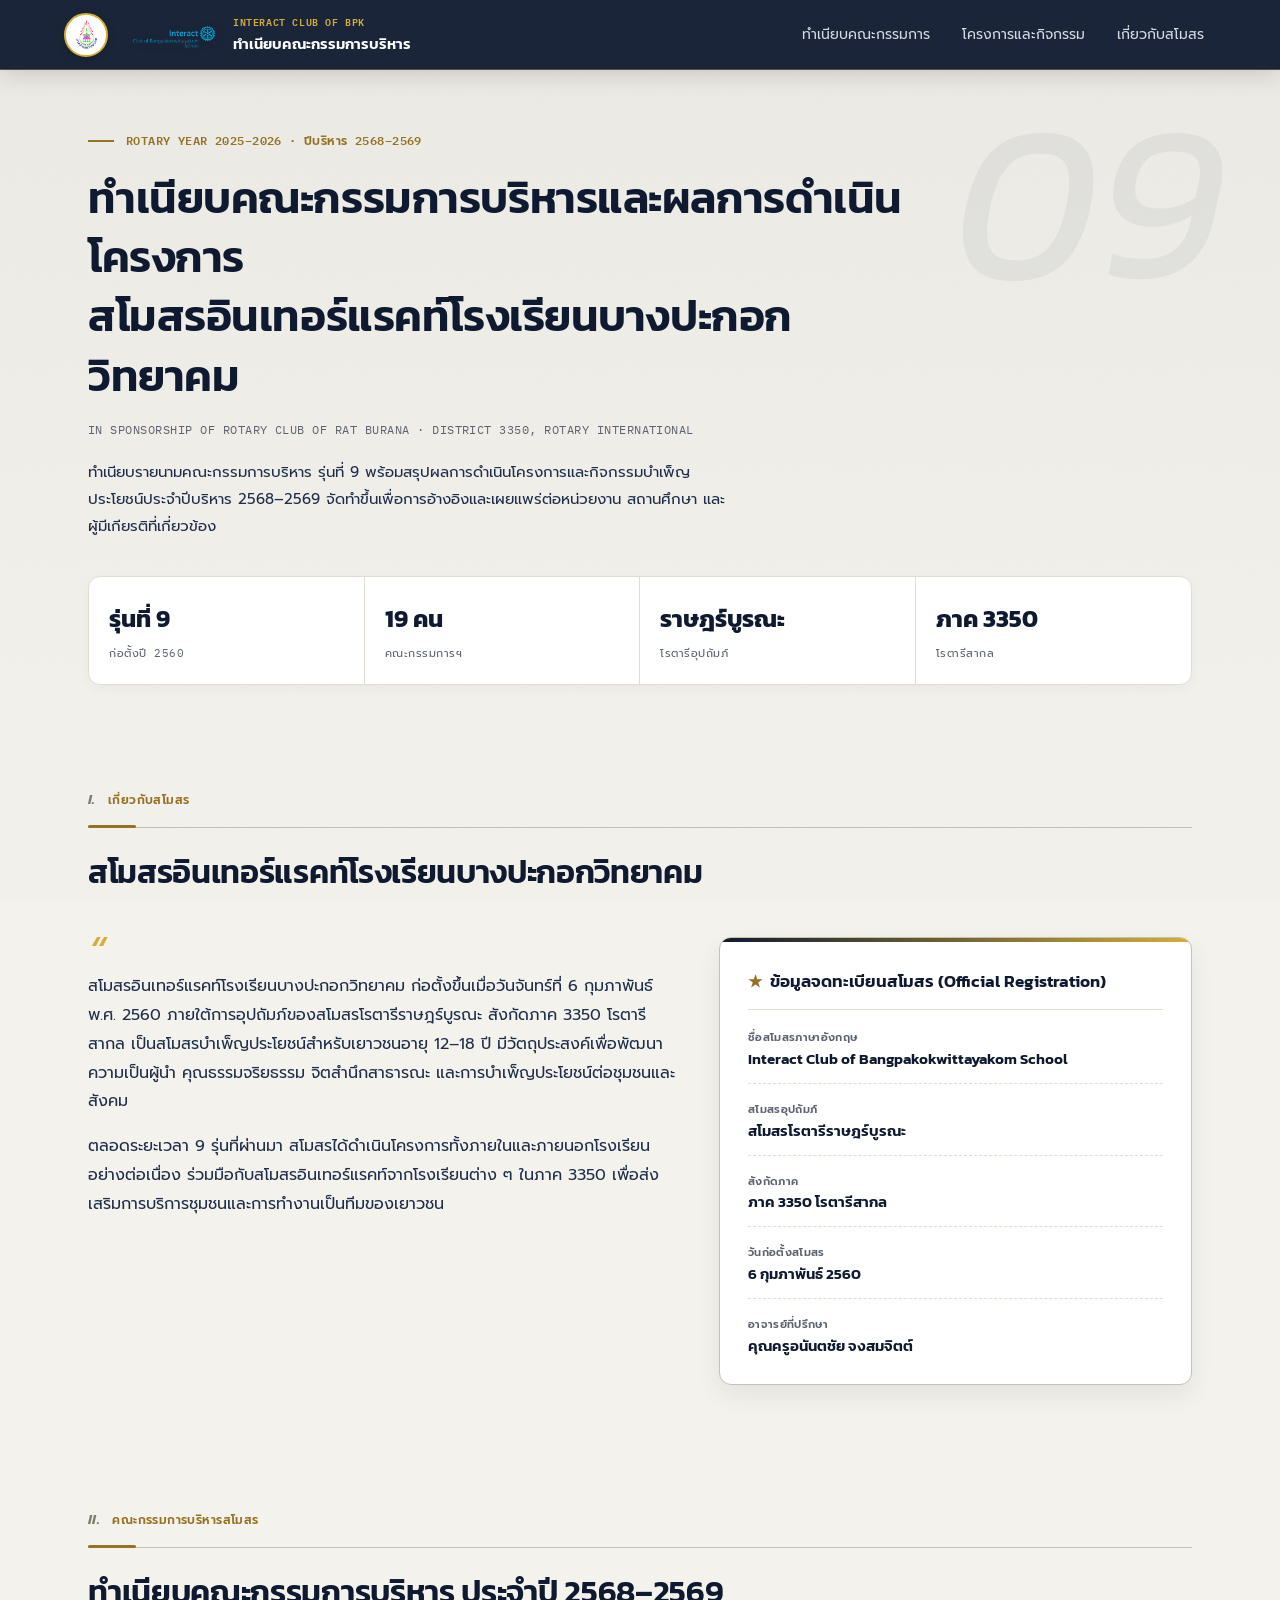
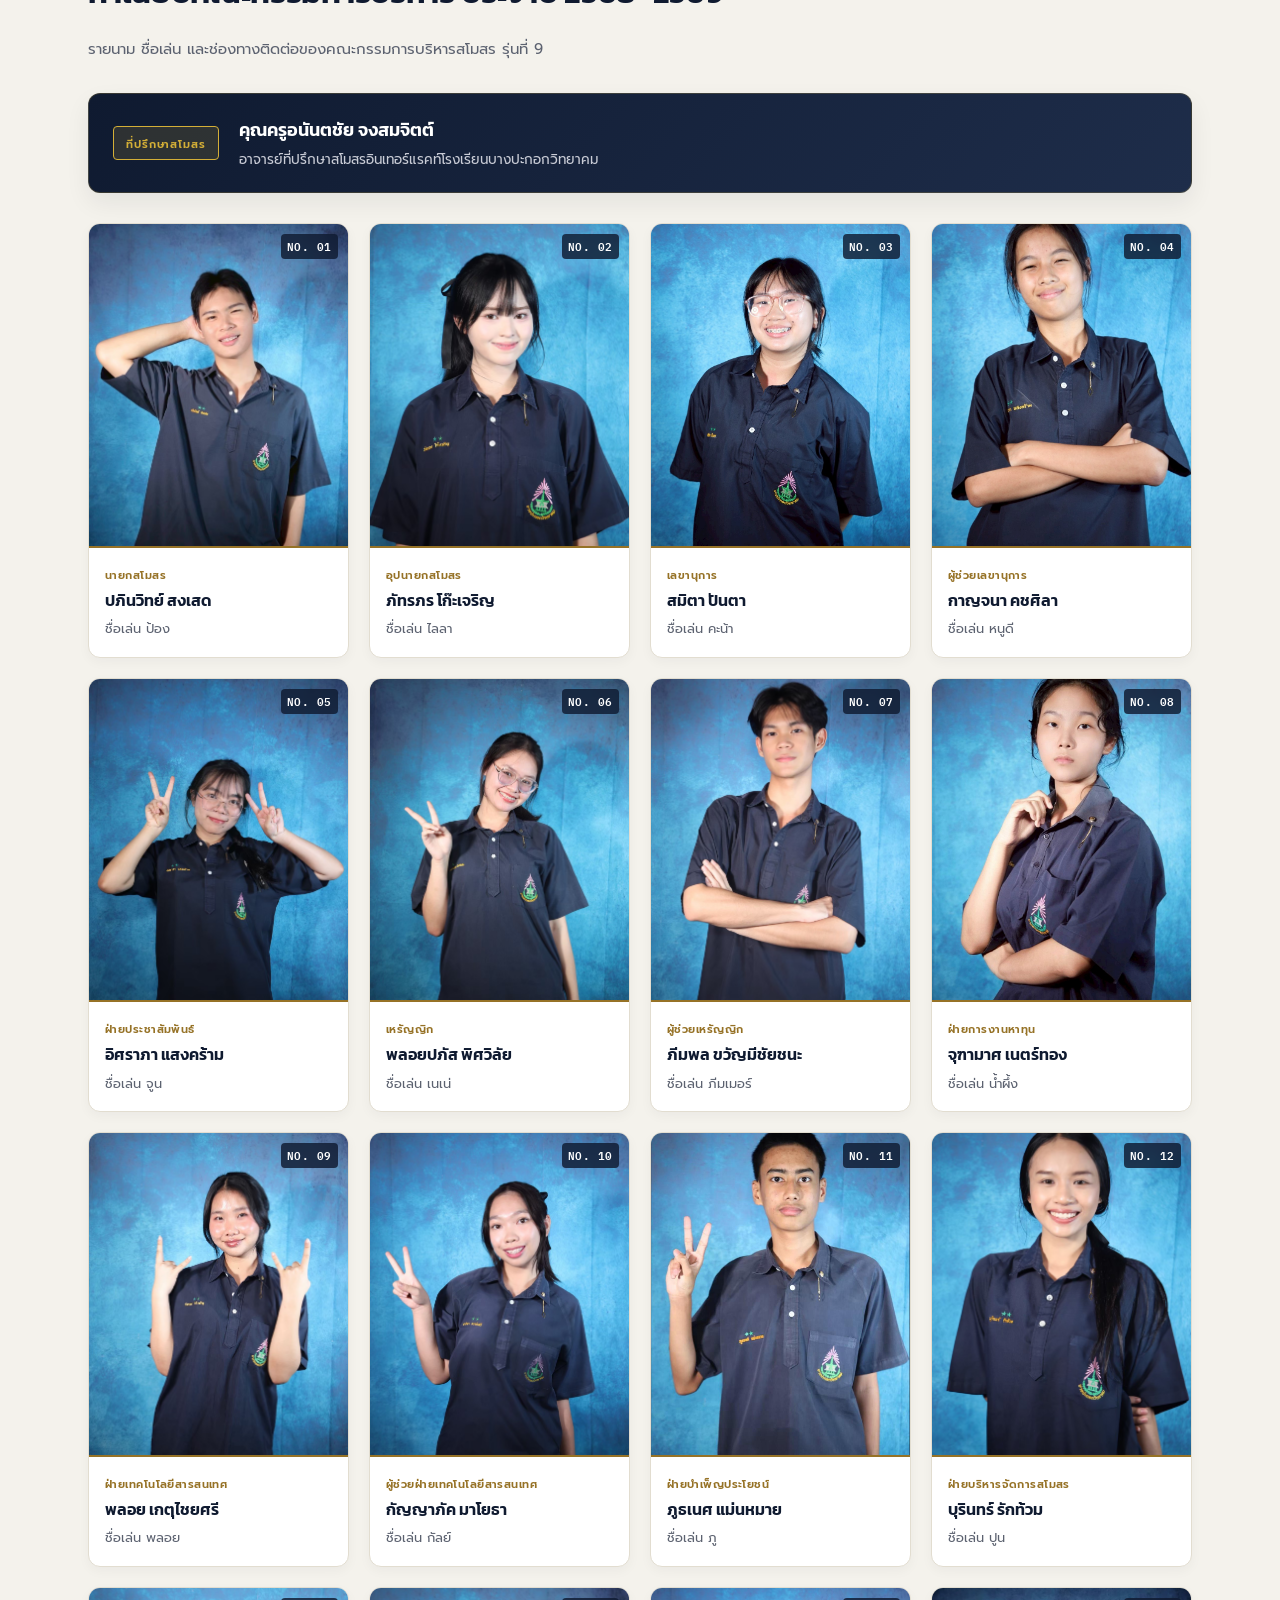
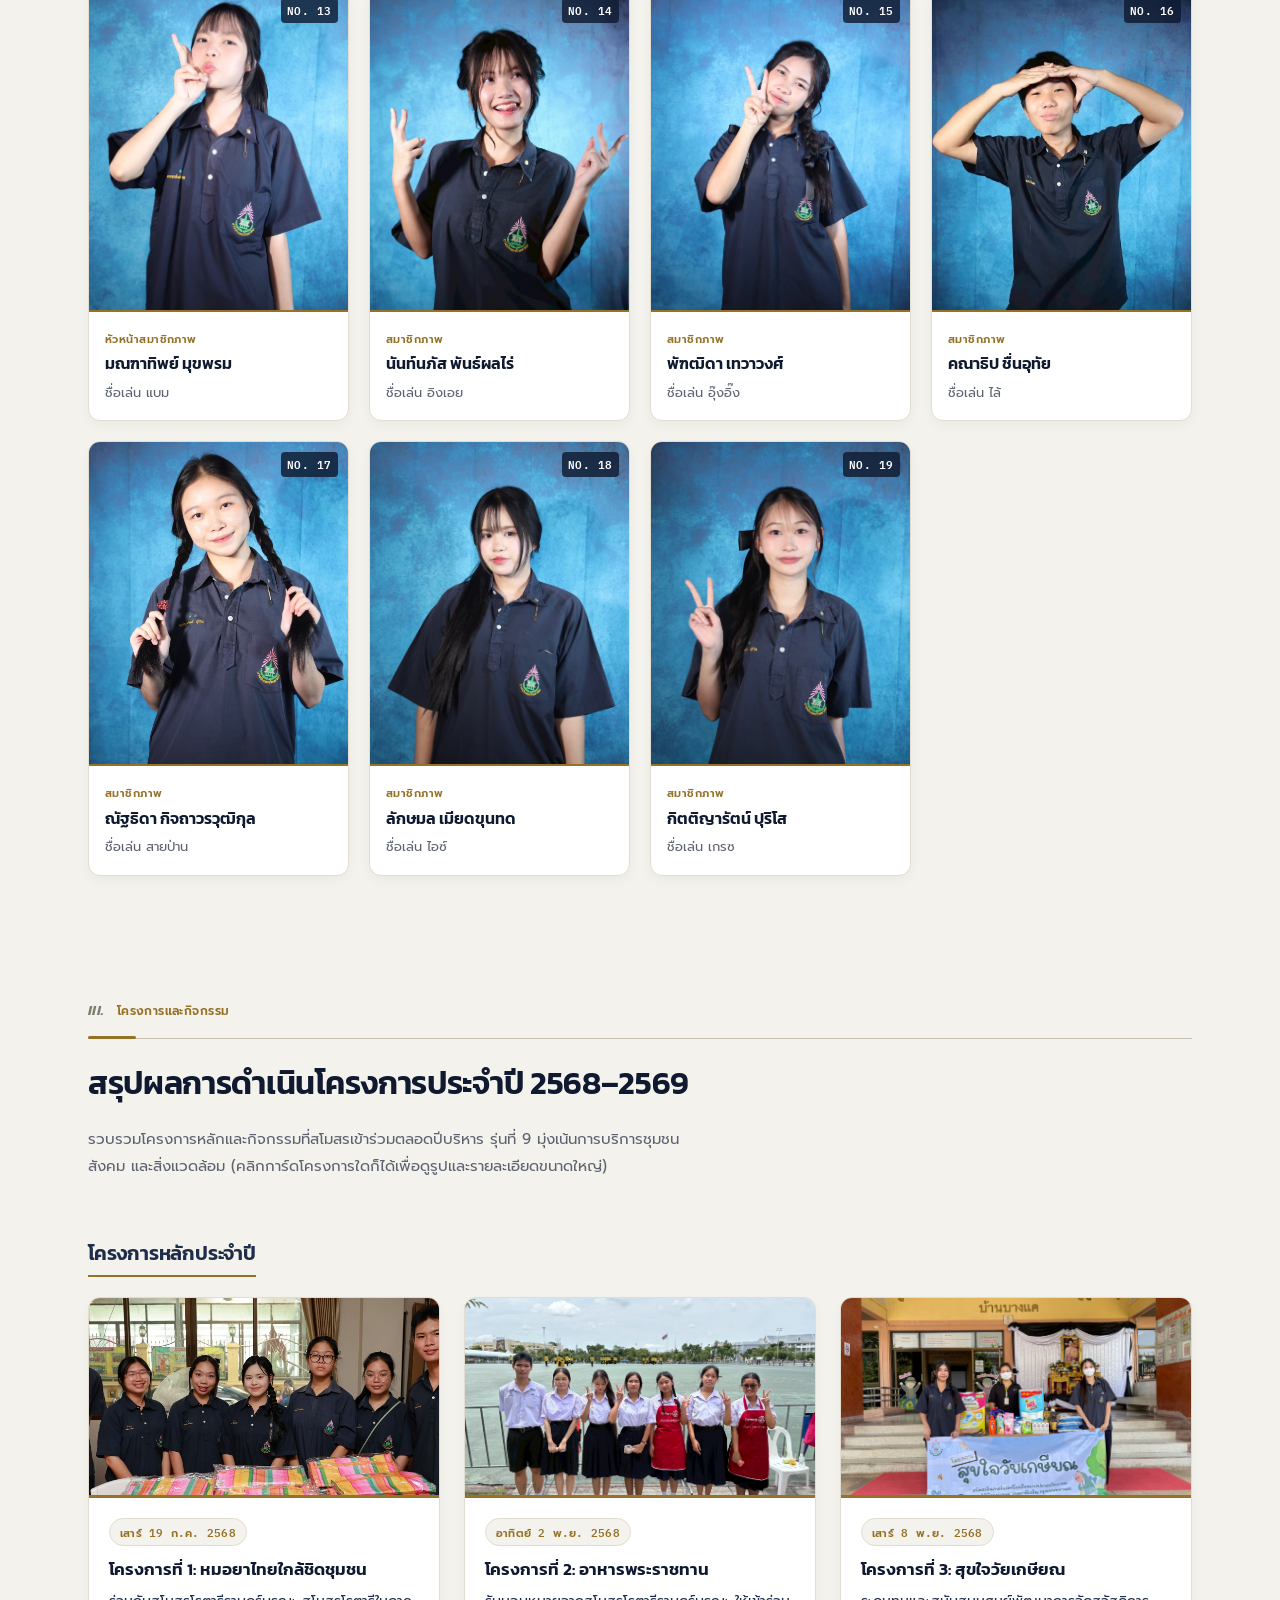
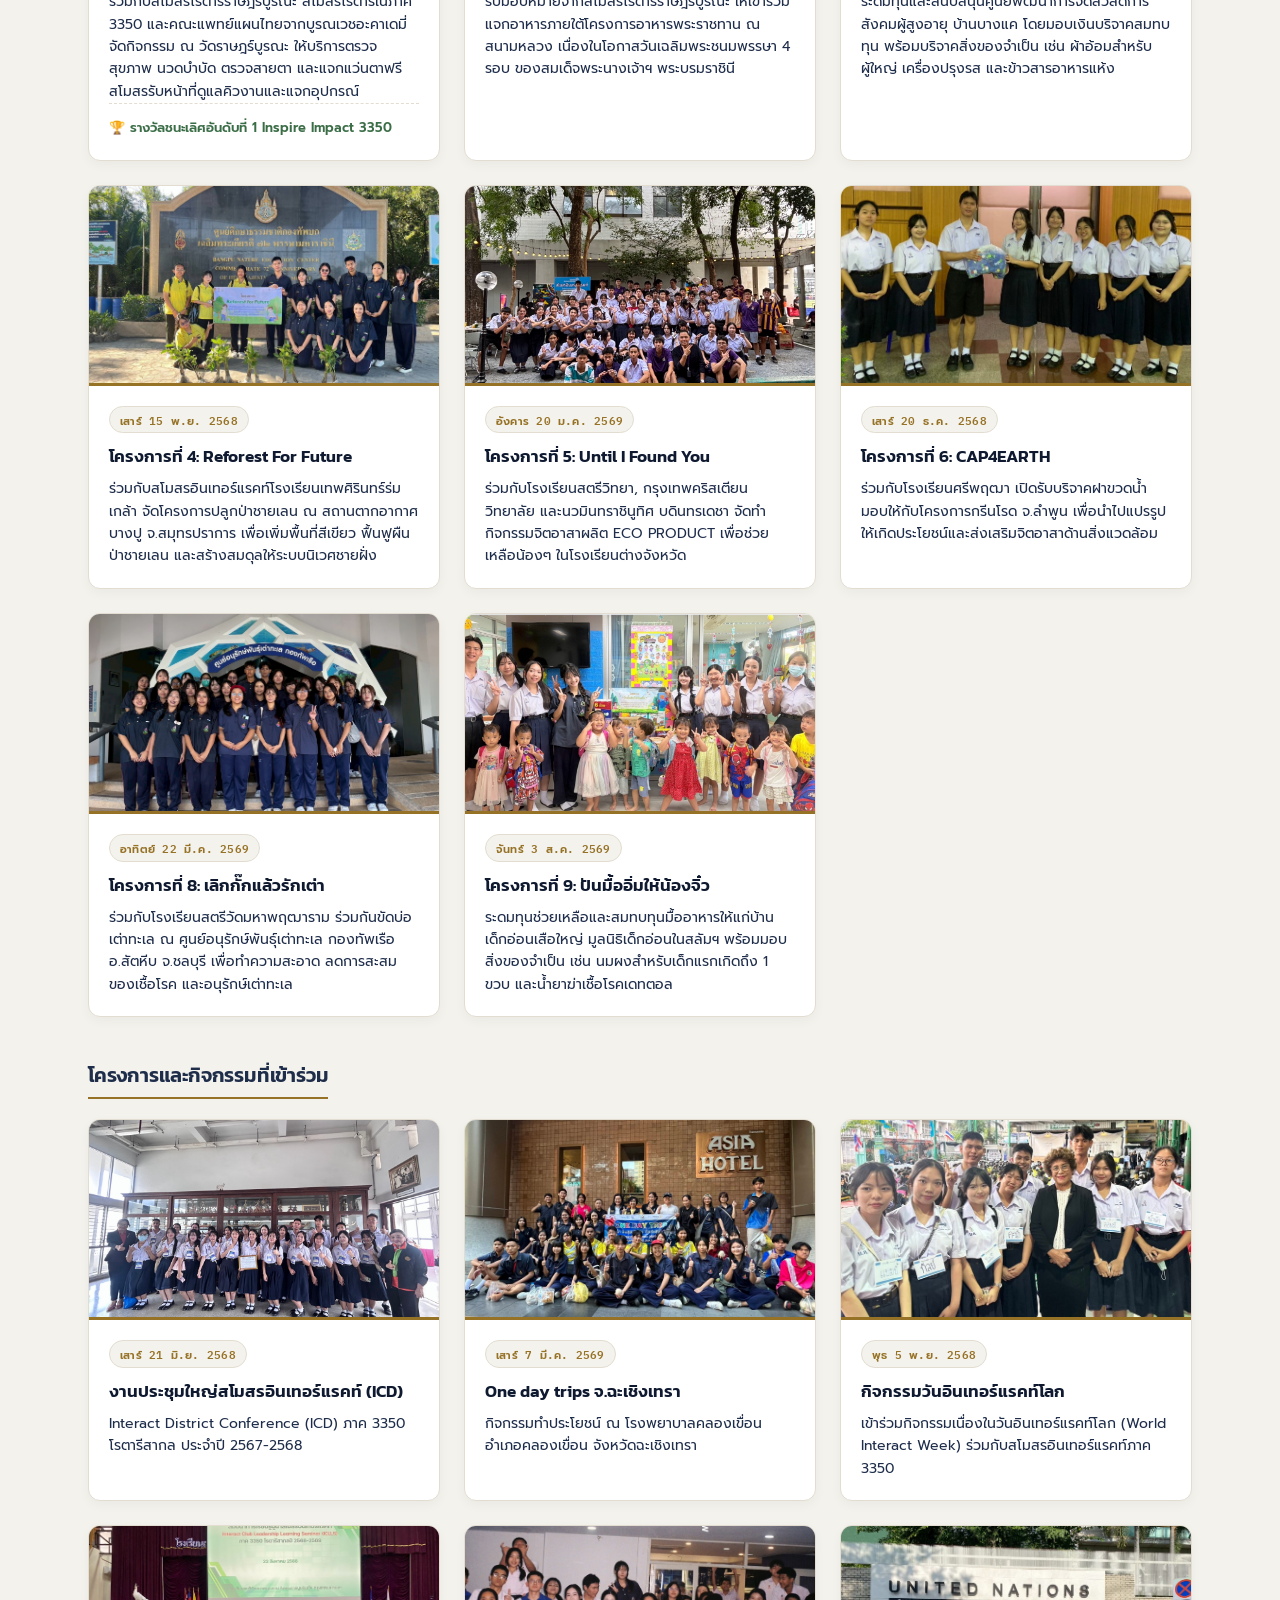
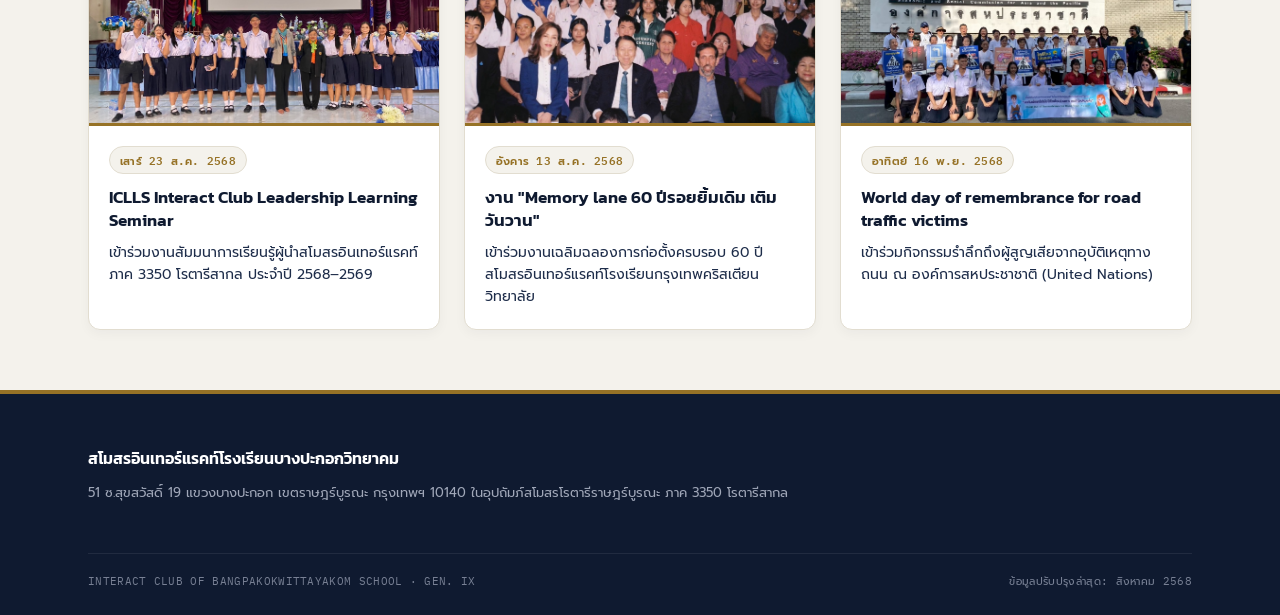
==== index.html @ 703f7f93 "Add files via upload" ====
<!DOCTYPE html>
<html lang="th">

<head>
  <meta charset="UTF-8">
  <meta name="viewport" content="width=device-width, initial-scale=1.0">
  <title>ทำเนียบคณะกรรมการและโครงการ | Interact Club of Bangpakokwittayakom</title>
  <meta name="description"
    content="ทำเนียบคณะกรรมการบริหารและสรุปโครงการสโมสรอินเทอร์แรคท์ โรงเรียนบางปะกอกวิทยาคม รุ่นที่ 9 ประจำปี 2568–2569 ในอุปถัมภ์สโมสรโรตารีราษฎร์บูรณะ">
  <link rel="preconnect" href="https://fonts.googleapis.com">
  <link rel="preconnect" href="https://fonts.gstatic.com" crossorigin>
  <link
    href="https://fonts.googleapis.com/css2?family=Kanit:wght@400;500;600;700&family=Prompt:wght@400;500;600;700&family=IBM+Plex+Mono:wght@500;600&display=swap"
    rel="stylesheet">
  <style>
    :root {
      --ink: #0F1A30;
      --ink-2: #1E2D4A;
      --gold: #967226;
      --gold-light: #D4AF37;
      --gold-glow: rgba(212, 175, 55, 0.15);
      --rose: #9E3B54;
      --moss: #3B6E47;
      --paper: #F4F2EC;
      --paper-2: #EAE6DB;
      --surface: #FFFFFF;
      --line: #E2DDD0;
      --line-strong: #C8C1AF;
      --text: #1F242E;
      --text-mute: #5C6270;
      --text-mute-2: #807B6D;
      --wrap: 1152px;
      --shadow-sm: 0 4px 12px rgba(15, 26, 48, 0.04);
      --shadow-md: 0 10px 25px rgba(15, 26, 48, 0.07);
      --shadow-lg: 0 18px 40px rgba(15, 26, 48, 0.12);
      --radius: 12px;
    }

    * {
      box-sizing: border-box;
    }

    html {
      scroll-behavior: smooth;
    }

    body {
      margin: 0;
      background: var(--paper);
      color: var(--text);
      font-family: 'Prompt', 'Noto Sans Thai', sans-serif;
      font-size: 16px;
      line-height: 1.8;
      -webkit-font-smoothing: antialiased;
      position: relative;
    }

    body::before {
      content: "";
      position: fixed;
      inset: 0;
      pointer-events: none;
      z-index: 1;
      opacity: .3;
      mix-blend-mode: multiply;
      background-image: url("data:image/svg+xml;utf8,<svg xmlns='http://www.w3.org/2000/svg' width='140' height='140'><filter id='n'><feTurbulence type='fractalNoise' baseFrequency='0.8' numOctaves='2' stitchTiles='stitch'/><feColorMatrix type='matrix' values='0 0 0 0 0  0 0 0 0 0  0 0 0 0 0  0 0 0 0.035 0'/></filter><rect width='100%25' height='100%25' filter='url(%23n)'/></svg>");
    }

    h1,
    h2,
    h3,
    h4 {
      font-family: 'Kanit', 'Noto Sans Thai', sans-serif;
      font-weight: 600;
      margin: 0;
      color: var(--ink);
      letter-spacing: -0.01em;
    }

    a {
      color: inherit;
    }

    .wrap {
      max-width: var(--wrap);
      margin: 0 auto;
      padding: 0 24px;
      position: relative;
      z-index: 2;
    }

    img {
      display: block;
      max-width: 100%;
      height: auto;
    }

    ::selection {
      background: var(--gold-light);
      color: var(--ink);
    }

    a:focus-visible,
    button:focus-visible,
    .nav-toggle:focus-visible {
      outline: 2px solid var(--gold);
      outline-offset: 3px;
    }

    /* จัดการเฮดเดอร์และตราโรงเรียนด้านบนซ้ายใหม่ให้ไม่ชนกันบนมือถือ */
    .site-top-container {
      background: rgba(15, 26, 48, 0.95);
      backdrop-filter: blur(12px);
      -webkit-backdrop-filter: blur(12px);
      position: sticky;
      top: 0;
      z-index: 40;
      border-bottom: 1px solid rgba(212, 175, 55, 0.3);
      box-shadow: 0 4px 25px rgba(0, 0, 0, 0.15);
    }

    .site-bar {
      display: flex;
      align-items: center;
      justify-content: space-between;
      gap: 12px;
      padding: 12px 0;
    }

    .brand-group {
      display: flex;
      align-items: center;
      gap: 12px;
      min-width: 0;
    }

    .top-left-seal {
      width: 44px;
      height: 44px;
      border-radius: 50%;
      background: var(--surface);
      border: 2px solid var(--gold-light);
      box-shadow: 0 2px 8px rgba(0, 0, 0, 0.2);
      display: flex;
      align-items: center;
      justify-content: center;
      overflow: hidden;
      flex: none;
    }

    .top-left-seal img {
      width: 85%;
      height: 85%;
      object-fit: contain;
    }

    .brand {
      display: flex;
      align-items: center;
      gap: 12px;
      text-decoration: none;
      min-width: 0;
    }

    .seal {
      height: 40px;
      width: auto;
      flex: none;
      object-fit: contain;
      filter: drop-shadow(0 2px 4px rgba(0, 0, 0, 0.2));
    }

    .brand-text {
      min-width: 0;
    }

    .brand-text .en {
      font-family: 'IBM Plex Mono', 'Prompt', 'Noto Sans Thai', sans-serif;
      font-size: 10px;
      letter-spacing: .06em;
      text-transform: uppercase;
      color: var(--gold-light);
      font-weight: 600;
      display: block;
      white-space: nowrap;
      overflow: hidden;
      text-overflow: ellipsis;
    }

    .brand-text .th {
      font-family: 'Kanit', 'Noto Sans Thai', sans-serif;
      font-size: 15px;
      font-weight: 600;
      color: #FFFFFF;
      display: block;
      white-space: nowrap;
      overflow: hidden;
      text-overflow: ellipsis;
    }

    nav.site-nav {
      display: flex;
      gap: 8px;
      font-size: 14px;
    }

    nav.site-nav a {
      text-decoration: none;
      color: #D5D9E2;
      padding: 6px 12px;
      border-radius: 6px;
      transition: all .2s ease;
      white-space: nowrap;
    }

    nav.site-nav a:hover {
      color: #FFFFFF;
      background: rgba(255, 255, 255, 0.08);
    }

    .nav-toggle {
      display: none;
      background: none;
      border: 1px solid rgba(255, 255, 255, .3);
      color: #fff;
      width: 38px;
      height: 38px;
      border-radius: 6px;
      cursor: pointer;
      flex: none;
    }

    .nav-toggle span {
      display: block;
      width: 16px;
      height: 1.5px;
      background: #fff;
      margin: 3.5px auto;
    }

    .eyebrow {
      font-family: 'IBM Plex Mono', 'Prompt', 'Noto Sans Thai', sans-serif;
      font-size: 12px;
      letter-spacing: .035em;
      text-transform: uppercase;
      color: var(--gold);
      display: flex;
      align-items: baseline;
      gap: 12px;
      font-weight: 600;
    }

    .eyebrow .rn {
      font-family: 'Kanit', 'Noto Sans Thai', sans-serif;
      font-style: italic;
      font-size: 15px;
      color: var(--text-mute-2);
    }

    .section-head {
      position: relative;
      padding-bottom: 16px;
      margin-bottom: 12px;
    }

    .section-head::after {
      content: "";
      position: absolute;
      left: 0;
      bottom: 0;
      width: 48px;
      height: 3px;
      background: var(--gold);
      border-radius: 2px;
    }

    .section-head::before {
      content: "";
      position: absolute;
      left: 0;
      bottom: 0;
      width: 100%;
      height: 1px;
      background: var(--line-strong);
    }

    h2.title {
      font-size: clamp(24px, 3vw, 32px);
      margin-top: 16px;
      max-width: 660px;
    }

    p.desc {
      color: var(--text-mute);
      max-width: 600px;
      margin-top: 14px;
      font-size: 15px;
    }

    .reveal {
      opacity: 0;
      transform: translateY(16px);
      transition: opacity .7s ease, transform .7s ease;
    }

    .reveal.is-in {
      opacity: 1;
      transform: translateY(0);
    }

    @media (prefers-reduced-motion:reduce) {
      html {
        scroll-behavior: auto;
      }

      .reveal {
        opacity: 1;
        transform: none;
        transition: none;
      }
    }

    .hero {
      padding: 60px 0 40px;
      overflow: hidden;
      position: relative;
      background: linear-gradient(180deg, rgba(15, 26, 48, 0.03) 0%, rgba(244, 242, 236, 0) 100%);
    }

    .hero-inner {
      position: relative;
    }

    .hero-num {
      position: absolute;
      top: -40px;
      right: -8px;
      font-family: 'Kanit', 'Noto Sans Thai', sans-serif;
      font-weight: 400;
      font-style: italic;
      font-size: min(220px, 24vw);
      line-height: 1;
      color: var(--ink);
      opacity: .05;
      pointer-events: none;
      z-index: 0;
      user-select: none;
    }

    .hero .kicker {
      font-family: 'IBM Plex Mono', 'Prompt', 'Noto Sans Thai', sans-serif;
      font-size: 12px;
      letter-spacing: .035em;
      text-transform: uppercase;
      color: var(--gold);
      margin-bottom: 16px;
      display: flex;
      align-items: center;
      gap: 12px;
      font-weight: 600;
    }

    .hero .kicker::before {
      content: "";
      width: 26px;
      height: 2px;
      background: var(--gold);
    }

    .hero h1 {
      font-size: clamp(26px, 4vw, 44px);
      line-height: 1.35;
      max-width: 820px;
      position: relative;
      z-index: 1;
    }

    .hero .sub {
      font-family: 'IBM Plex Mono', 'Prompt', 'Noto Sans Thai', sans-serif;
      font-size: 12px;
      letter-spacing: .04em;
      color: var(--text-mute);
      margin-top: 14px;
      position: relative;
      z-index: 1;
    }

    .hero p.lede {
      max-width: 640px;
      color: var(--ink-2);
      margin-top: 18px;
      font-size: 15px;
      position: relative;
      z-index: 1;
    }

    .stat-strip {
      margin-top: 36px;
      display: grid;
      grid-template-columns: repeat(4, 1fr);
      background: var(--surface);
      border-radius: var(--radius);
      border: 1px solid var(--line);
      box-shadow: var(--shadow-sm);
      overflow: hidden;
      position: relative;
      z-index: 1;
    }

    .stat-strip .cell {
      padding: 20px;
      border-right: 1px solid var(--line);
      position: relative;
      transition: background-color .3s;
    }

    .stat-strip .cell:last-child {
      border-right: none;
    }

    .stat-strip .cell::before {
      content: "";
      position: absolute;
      top: 0;
      left: 0;
      width: 100%;
      height: 3px;
      background: transparent;
      transition: background .3s;
    }

    .stat-strip .cell:hover::before {
      background: var(--gold-light);
    }

    .stat-strip .num {
      font-family: 'Kanit', 'Noto Sans Thai', sans-serif;
      font-size: 24px;
      font-weight: 700;
      color: var(--ink);
    }

    .stat-strip .label {
      font-family: 'IBM Plex Mono', 'Prompt', 'Noto Sans Thai', sans-serif;
      font-size: 11px;
      letter-spacing: .05em;
      color: var(--text-mute);
      margin-top: 4px;
    }

    section.block {
      padding: 60px 0;
      position: relative;
    }

    .about-grid {
      margin-top: 36px;
      display: grid;
      grid-template-columns: 1.25fr 1fr;
      gap: 40px;
    }

    .about-grid .copy p {
      color: var(--ink-2);
      margin: 0 0 16px;
    }

    .quote-mark {
      font-family: 'Kanit', 'Noto Sans Thai', sans-serif;
      font-style: italic;
      font-size: 48px;
      color: var(--gold-light);
      line-height: .6;
      display: block;
      margin-bottom: 6px;
    }

    .info-panel {
      position: relative;
      border-radius: var(--radius);
      border: 1px solid var(--line-strong);
      background: var(--surface);
      padding: 28px;
      box-shadow: var(--shadow-md);
      overflow: hidden;
    }

    .info-panel::before {
      content: "";
      position: absolute;
      top: 0;
      left: 0;
      right: 0;
      height: 4px;
      background: linear-gradient(90deg, var(--ink) 0%, var(--gold-light) 100%);
      border-radius: var(--radius) var(--radius) 0 0;
    }

    .info-head {
      position: relative;
      z-index: 1;
      font-family: 'Kanit', 'Noto Sans Thai', sans-serif;
      font-size: 17px;
      font-weight: 600;
      color: var(--ink);
      padding-bottom: 12px;
      margin-bottom: 16px;
      border-bottom: 1px solid var(--line);
      display: flex;
      align-items: center;
      gap: 8px;
    }

    .info-head::before {
      content: "★";
      color: var(--gold);
      font-size: 16px;
    }

    .info-list {
      position: relative;
      z-index: 1;
      margin: 0;
      display: flex;
      flex-direction: column;
      gap: 14px;
    }

    .info-item {
      display: flex;
      flex-direction: column;
      gap: 2px;
      padding-bottom: 14px;
      border-bottom: 1px dashed var(--line);
    }

    .info-item:last-child {
      border-bottom: none;
      padding-bottom: 0;
    }

    .info-item dt {
      margin: 0;
      font-family: 'IBM Plex Mono', 'Prompt', 'Noto Sans Thai', sans-serif;
      font-size: 11px;
      letter-spacing: .03em;
      text-transform: uppercase;
      color: var(--text-mute);
      font-weight: 600;
    }

    .info-item dd {
      margin: 0;
      font-family: 'Kanit', 'Noto Sans Thai', sans-serif;
      font-weight: 600;
      font-size: 15px;
      color: var(--ink);
      line-height: 1.4;
    }

    .advisor-plate {
      margin-top: 30px;
      border-radius: var(--radius);
      display: flex;
      align-items: center;
      gap: 20px;
      padding: 20px 24px;
      background: linear-gradient(135deg, var(--ink) 0%, var(--ink-2) 100%);
      color: #fff;
      box-shadow: var(--shadow-md);
      border: 1px solid rgba(212, 175, 55, 0.2);
    }

    .advisor-plate .badge {
      font-family: 'IBM Plex Mono', 'Prompt', 'Noto Sans Thai', sans-serif;
      font-size: 11px;
      letter-spacing: .08em;
      text-transform: uppercase;
      color: var(--gold-light);
      border: 1px solid var(--gold-light);
      background: var(--gold-glow);
      padding: 6px 12px;
      border-radius: 4px;
      flex: none;
      font-weight: 600;
    }

    .advisor-plate .nm {
      font-family: 'Kanit', 'Noto Sans Thai', sans-serif;
      font-weight: 600;
      font-size: 18px;
      color: #fff;
    }

    .advisor-plate .role {
      color: #C9CCD6;
      font-size: 13.5px;
      margin-top: 2px;
    }

    .member-grid {
      margin-top: 30px;
      display: grid;
      grid-template-columns: repeat(auto-fill, minmax(220px, 1fr));
      gap: 20px;
    }

    .m-card {
      background: var(--surface);
      border-radius: var(--radius);
      overflow: hidden;
      border: 1px solid var(--line);
      box-shadow: var(--shadow-sm);
      display: flex;
      flex-direction: column;
      transition: all .3s cubic-bezier(0.16, 1, 0.3, 1);
    }

    .m-card:hover {
      transform: translateY(-4px);
      box-shadow: var(--shadow-lg);
      border-color: var(--gold-light);
    }

    .m-plate {
      position: relative;
      aspect-ratio: 4/5;
      background: var(--paper-2);
      display: flex;
      align-items: center;
      justify-content: center;
      overflow: hidden;
      border-bottom: 2px solid var(--gold);
    }

    .m-plate img {
      width: 100%;
      height: 100%;
      object-fit: cover;
      transition: transform .5s;
    }

    .m-card:hover .m-plate img {
      transform: scale(1.05);
    }

    .m-idx {
      position: absolute;
      top: 10px;
      right: 10px;
      background: rgba(15, 26, 48, 0.82);
      padding: 3px 6px;
      border-radius: 4px;
      font-family: 'IBM Plex Mono', 'Prompt', 'Noto Sans Thai', sans-serif;
      font-size: 10.5px;
      font-weight: 600;
      letter-spacing: .05em;
      color: #fff;
      z-index: 2;
      backdrop-filter: blur(4px);
    }

    .m-body {
      padding: 16px;
      display: flex;
      flex-direction: column;
      gap: 6px;
      flex: 1;
    }

    .m-role {
      font-family: 'IBM Plex Mono', 'Prompt', 'Noto Sans Thai', sans-serif;
      font-size: 11px;
      letter-spacing: .04em;
      color: var(--gold);
      font-weight: 600;
      text-transform: uppercase;
    }

    .m-name {
      font-family: 'Kanit', 'Noto Sans Thai', sans-serif;
      font-weight: 600;
      font-size: 16px;
      color: var(--ink);
      line-height: 1.35;
    }

    .m-nick {
      font-size: 13px;
      color: var(--text-mute);
    }

    .p-group-title {
      font-family: 'Kanit', 'Noto Sans Thai', sans-serif;
      font-size: 20px;
      color: var(--ink-2);
      margin-top: 40px;
      padding-bottom: 6px;
      position: relative;
      display: inline-block;
    }

    .p-group-title::after {
      content: "";
      position: absolute;
      bottom: 0;
      left: 0;
      width: 100%;
      height: 2px;
      background: var(--gold);
    }

    .p-grid {
      display: grid;
      grid-template-columns: repeat(auto-fill, minmax(280px, 1fr));
      gap: 24px;
      margin-top: 20px;
    }

    .p-card {
      background: var(--surface);
      border-radius: var(--radius);
      overflow: hidden;
      border: 1px solid var(--line);
      box-shadow: var(--shadow-sm);
      display: flex;
      flex-direction: column;
      transition: all .3s cubic-bezier(0.16, 1, 0.3, 1);
      cursor: pointer;
      position: relative;
    }

    .p-card:hover {
      transform: translateY(-4px);
      box-shadow: var(--shadow-lg);
      border-color: var(--gold-light);
    }

    .p-card::after {
      content: "🔍 กดเพื่อดูรายละเอียด";
      position: absolute;
      top: 10px;
      left: 10px;
      background: rgba(15, 26, 48, 0.85);
      color: #fff;
      font-size: 11px;
      padding: 4px 10px;
      border-radius: 20px;
      font-weight: 500;
      opacity: 0;
      transition: opacity 0.3s ease;
      backdrop-filter: blur(4px);
    }

    .p-card:hover::after {
      opacity: 1;
    }

    .p-img {
      width: 100%;
      height: 200px;
      object-fit: cover;
      background: var(--paper-2);
      border-bottom: 3px solid var(--gold);
    }

    .p-content {
      padding: 20px;
      display: flex;
      flex-direction: column;
      flex-grow: 1;
    }

    .p-date {
      font-family: 'IBM Plex Mono', 'Prompt', sans-serif;
      font-size: 11px;
      color: var(--gold);
      background: var(--paper);
      border: 1px solid var(--line);
      padding: 3px 10px;
      border-radius: 20px;
      width: fit-content;
      margin-bottom: 12px;
      font-weight: 600;
      letter-spacing: .02em;
    }

    .p-title {
      font-family: 'Kanit', 'Noto Sans Thai', sans-serif;
      font-weight: 600;
      font-size: 17px;
      color: var(--ink);
      margin-bottom: 10px;
      line-height: 1.35;
    }

    .p-desc {
      font-size: 14px;
      color: var(--ink-2);
      line-height: 1.6;
    }

    .p-highlight {
      margin-top: auto;
      padding-top: 12px;
      font-size: 13px;
      color: var(--moss);
      font-weight: 600;
      display: flex;
      align-items: flex-start;
      gap: 6px;
      border-top: 1px dashed var(--line);
    }

    /* Modal */
    .modal-overlay {
      position: fixed;
      inset: 0;
      background: rgba(15, 26, 48, 0.85);
      backdrop-filter: blur(8px);
      z-index: 1000;
      display: flex;
      align-items: center;
      justify-content: center;
      padding: 16px;
      opacity: 0;
      pointer-events: none;
      transition: opacity 0.3s ease;
    }

    .modal-overlay.active {
      opacity: 1;
      pointer-events: auto;
    }

    .modal-container {
      background: var(--surface);
      width: 100%;
      max-width: 700px;
      max-height: 90vh;
      border-radius: 16px;
      overflow-y: auto;
      box-shadow: 0 25px 50px rgba(0, 0, 0, 0.3);
      border: 2px solid var(--gold-light);
      display: flex;
      flex-direction: column;
      transform: scale(0.95);
      transition: transform 0.3s ease;
    }

    .modal-overlay.active .modal-container {
      transform: scale(1);
    }

    .modal-header {
      padding: 16px 20px;
      background: var(--ink);
      color: #fff;
      display: flex;
      align-items: center;
      justify-content: space-between;
      border-bottom: 3px solid var(--gold-light);
    }

    .modal-header h3 {
      color: #fff;
      font-size: 18px;
    }

    .modal-close {
      background: var(--rose);
      color: #fff;
      border: none;
      font-size: 14px;
      font-weight: bold;
      padding: 6px 12px;
      border-radius: 6px;
      cursor: pointer;
      font-family: 'Kanit', sans-serif;
    }

    .modal-close:hover {
      background: #822e44;
    }

    .modal-body {
      padding: 24px;
      display: flex;
      flex-direction: column;
      gap: 16px;
    }

    .modal-img {
      width: 100%;
      max-height: 350px;
      object-fit: contain;
      background: var(--paper-2);
      border-radius: 8px;
      border: 1px solid var(--line);
    }

    .modal-date {
      font-size: 14px;
      color: var(--gold);
      font-weight: 600;
      font-family: 'IBM Plex Mono', sans-serif;
    }

    .modal-title-text {
      font-size: 20px;
      color: var(--ink);
      font-family: 'Kanit', sans-serif;
      font-weight: 700;
    }

    .modal-desc-text {
      font-size: 16px;
      color: var(--ink-2);
      line-height: 1.7;
    }

    .modal-highlight-text {
      font-size: 15px;
      color: var(--moss);
      font-weight: 700;
      background: rgba(59, 110, 71, 0.1);
      padding: 10px 14px;
      border-radius: 6px;
      border-left: 4px solid var(--moss);
    }

    footer.site {
      background: var(--ink);
      color: #B0B7C6;
      padding: 50px 0 24px;
      position: relative;
      border-top: 4px solid var(--gold);
    }

    .footer-grid {
      display: grid;
      grid-template-columns: 1fr;
      gap: 30px;
    }

    footer.site h4 {
      color: #fff;
      font-size: 14px;
    }

    footer.site .brand-text .th {
      font-size: 16px;
      color: #FFFFFF;
    }

    footer.site p {
      color: #A0A7B8;
      font-size: 13px;
      max-width: 100%;
      margin-top: 8px;
    }

    .footer-bottom {
      margin-top: 36px;
      padding-top: 18px;
      border-top: 1px solid rgba(255, 255, 255, 0.08);
      display: flex;
      justify-content: space-between;
      flex-wrap: wrap;
      gap: 10px;
      font-family: 'IBM Plex Mono', 'Prompt', 'Noto Sans Thai', sans-serif;
      font-size: 10.5px;
      color: #788094;
      letter-spacing: .03em;
    }

    @media (max-width:860px) {
      .about-grid {
        grid-template-columns: 1fr;
        gap: 30px;
      }

      .stat-strip {
        grid-template-columns: repeat(2, 1fr);
      }

      .stat-strip .cell {
        border-right: none;
        border-bottom: 1px solid var(--line);
      }

      .stat-strip .cell:nth-child(odd) {
        border-right: 1px solid var(--line);
      }

      .hero-num {
        font-size: 150px;
        top: -20px;
      }

      nav.site-nav {
        position: absolute;
        top: 100%;
        left: 0;
        right: 0;
        background: var(--ink);
        flex-direction: column;
        gap: 0;
        padding: 8px 0;
        border-top: 1px solid rgba(212, 175, 55, 0.3);
        box-shadow: 0 10px 20px rgba(0, 0, 0, 0.2);
        display: none;
      }

      nav.site-nav.open {
        display: flex;
      }

      nav.site-nav a {
        padding: 12px 24px;
        border-radius: 0;
        border-bottom: 1px solid rgba(255, 255, 255, .05);
      }

      .nav-toggle {
        display: block;
      }
    }

    @media (max-width: 480px) {
      .wrap {
        padding: 0 16px;
      }

      .brand-text .th {
        font-size: 13px;
      }

      .brand-text .en {
        font-size: 9px;
      }

      .top-left-seal {
        width: 36px;
        height: 36px;
      }

      .seal {
        height: 32px;
      }
    }
  </style>
</head>

<body>

  <header class="site-top-container">
    <div class="wrap site-bar">
      <div class="brand-group">
        <div class="top-left-seal" title="ตราโรงเรียนบางปะกอกวิทยาคม">
          <img src="logoschool.jpg" alt="ตราโรงเรียนบางปะกอกวิทยาคม">
        </div>
        <a class="brand" href="#top">
          <img src="logo.png" class="seal" alt="ตราสโมสรอินเทอร์แรคท์">
          <span class="brand-text">
            <span class="en">Interact Club of BPK</span>
            <span class="th">ทำเนียบคณะกรรมการบริหาร</span>
          </span>
        </a>
      </div>
      <button class="nav-toggle" id="navToggle" aria-label="เปิดเมนู" aria-expanded="false">
        <span></span><span></span><span></span>
      </button>
      <nav class="site-nav" id="siteNav">
        <a href="#committee">ทำเนียบคณะกรรมการ</a>
        <a href="#projects">โครงการและกิจกรรม</a>
        <a href="#about">เกี่ยวกับสโมสร</a>
      </nav>
    </div>
  </header>

  <main id="top">

    <section class="hero">
      <div class="wrap hero-inner">
        <div class="hero-num" aria-hidden="true">09</div>
        <div class="kicker">Rotary Year 2025–2026 · ปีบริหาร 2568–2569</div>
        <h1>ทำเนียบคณะกรรมการบริหารและผลการดำเนินโครงการ<br>สโมสรอินเทอร์แรคท์โรงเรียนบางปะกอกวิทยาคม</h1>
        <div class="sub">IN SPONSORSHIP OF ROTARY CLUB OF RAT BURANA · DISTRICT 3350, ROTARY INTERNATIONAL</div>
        <p class="lede">ทำเนียบรายนามคณะกรรมการบริหาร รุ่นที่ 9
          พร้อมสรุปผลการดำเนินโครงการและกิจกรรมบำเพ็ญประโยชน์ประจำปีบริหาร 2568–2569
          จัดทำขึ้นเพื่อการอ้างอิงและเผยแพร่ต่อหน่วยงาน สถานศึกษา และผู้มีเกียรติที่เกี่ยวข้อง</p>

        <div class="stat-strip">
          <div class="cell">
            <div class="num">รุ่นที่ 9</div>
            <div class="label">ก่อตั้งปี 2560</div>
          </div>
          <div class="cell">
            <div class="num">19 คน</div>
            <div class="label">คณะกรรมการฯ</div>
          </div>
          <div class="cell">
            <div class="num">ราษฎร์บูรณะ</div>
            <div class="label">โรตารีอุปถัมภ์</div>
          </div>
          <div class="cell">
            <div class="num">ภาค 3350</div>
            <div class="label">โรตารีสากล</div>
          </div>
        </div>
      </div>
    </section>

    <section class="block reveal" id="about">
      <div class="wrap">
        <div class="section-head">
          <div class="eyebrow"><span class="rn">I.</span> เกี่ยวกับสโมสร</div>
        </div>
        <h2 class="title">สโมสรอินเทอร์แรคท์โรงเรียนบางปะกอกวิทยาคม</h2>
        <div class="about-grid">
          <div class="copy">
            <span class="quote-mark">“</span>
            <p>สโมสรอินเทอร์แรคท์โรงเรียนบางปะกอกวิทยาคม ก่อตั้งขึ้นเมื่อวันจันทร์ที่ 6 กุมภาพันธ์ พ.ศ. 2560
              ภายใต้การอุปถัมภ์ของสโมสรโรตารีราษฎร์บูรณะ สังกัดภาค 3350 โรตารีสากล
              เป็นสโมสรบำเพ็ญประโยชน์สำหรับเยาวชนอายุ 12–18 ปี มีวัตถุประสงค์เพื่อพัฒนาความเป็นผู้นำ คุณธรรมจริยธรรม
              จิตสำนึกสาธารณะ และการบำเพ็ญประโยชน์ต่อชุมชนและสังคม</p>
            <p>ตลอดระยะเวลา 9 รุ่นที่ผ่านมา สโมสรได้ดำเนินโครงการทั้งภายในและภายนอกโรงเรียนอย่างต่อเนื่อง
              ร่วมมือกับสโมสรอินเทอร์แรคท์จากโรงเรียนต่าง ๆ ในภาค 3350
              เพื่อส่งเสริมการบริการชุมชนและการทำงานเป็นทีมของเยาวชน</p>
          </div>
          <div class="info-panel">
            <div class="info-head">ข้อมูลจดทะเบียนสโมสร (Official Registration)</div>
            <dl class="info-list">
              <div class="info-item">
                <dt>ชื่อสโมสรภาษาอังกฤษ</dt>
                <dd>Interact Club of Bangpakokwittayakom School</dd>
              </div>
              <div class="info-item">
                <dt>สโมสรอุปถัมภ์</dt>
                <dd>สโมสรโรตารีราษฎร์บูรณะ</dd>
              </div>
              <div class="info-item">
                <dt>สังกัดภาค</dt>
                <dd>ภาค 3350 โรตารีสากล</dd>
              </div>
              <div class="info-item">
                <dt>วันก่อตั้งสโมสร</dt>
                <dd>6 กุมภาพันธ์ 2560</dd>
              </div>
              <div class="info-item">
                <dt>อาจารย์ที่ปรึกษา</dt>
                <dd>คุณครูอนันตชัย จงสมจิตต์</dd>
              </div>
            </dl>
          </div>
        </div>
      </div>
    </section>

    <section class="block reveal" id="committee">
      <div class="wrap">
        <div class="section-head">
          <div class="eyebrow"><span class="rn">II.</span> คณะกรรมการบริหารสโมสร</div>
        </div>
        <h2 class="title">ทำเนียบคณะกรรมการบริหาร ประจำปี 2568–2569</h2>
        <p class="desc">รายนาม ชื่อเล่น และช่องทางติดต่อของคณะกรรมการบริหารสโมสร รุ่นที่ 9</p>

        <div class="advisor-plate">
          <span class="badge">ที่ปรึกษาสโมสร</span>
          <div>
            <div class="nm">คุณครูอนันตชัย จงสมจิตต์</div>
            <div class="role">อาจารย์ที่ปรึกษาสโมสรอินเทอร์แรคท์โรงเรียนบางปะกอกวิทยาคม</div>
          </div>
        </div>

        <div class="member-grid" id="memberGrid"></div>
      </div>
    </section>

    <section class="block reveal" id="projects">
      <div class="wrap">
        <div class="section-head">
          <div class="eyebrow"><span class="rn">III.</span> โครงการและกิจกรรม</div>
        </div>
        <h2 class="title">สรุปผลการดำเนินโครงการประจำปี 2568–2569</h2>
        <p class="desc">รวบรวมโครงการหลักและกิจกรรมที่สโมสรเข้าร่วมตลอดปีบริหาร รุ่นที่ 9 มุ่งเน้นการบริการชุมชน สังคม
          และสิ่งแวดล้อม (คลิกการ์ดโครงการใดก็ได้เพื่อดูรูปและรายละเอียดขนาดใหญ่)</p>

        <h3 class="p-group-title">โครงการหลักประจำปี</h3>
        <div class="p-grid" id="mainProjectsGrid"></div>

        <h3 class="p-group-title">โครงการและกิจกรรมที่เข้าร่วม</h3>
        <div class="p-grid" id="joinedProjectsGrid"></div>
      </div>
    </section>

  </main>

  <div class="modal-overlay" id="projectModal">
    <div class="modal-container">
      <div class="modal-header">
        <h3 id="modalHeaderTitle">รายละเอียดโครงการ</h3>
        <button class="modal-close" id="modalCloseBtn">ปิดหน้าต่าง ✕</button>
      </div>
      <div class="modal-body">
        <img src="" alt="" class="modal-img" id="modalImage">
        <div class="modal-date" id="modalDate"></div>
        <div class="modal-title-text" id="modalTitle"></div>
        <div class="modal-desc-text" id="modalDesc"></div>
        <div class="modal-highlight-text" id="modalHighlight" style="display: none;"></div>
      </div>
    </div>
  </div>

  <footer class="site">
    <div class="wrap">
      <div class="footer-grid">
        <div class="brand-text">
          <div class="th">สโมสรอินเทอร์แรคท์โรงเรียนบางปะกอกวิทยาคม</div>
          <p>51 ซ.สุขสวัสดิ์ 19 แขวงบางปะกอก เขตราษฎร์บูรณะ กรุงเทพฯ 10140 ในอุปถัมภ์สโมสรโรตารีราษฎร์บูรณะ ภาค 3350
            โรตารีสากล</p>
        </div>
      </div>
      <div class="footer-bottom">
        <span>INTERACT CLUB OF BANGPAKOKWITTAYAKOM SCHOOL · GEN. IX</span>
        <span>ข้อมูลปรับปรุงล่าสุด: สิงหาคม 2568</span>
      </div>
    </div>
  </footer>

  <script>
    // สมาชิกคณะกรรมการบริหาร รุ่นที่ 9 (ปี 2568-2569)
    const allMembers = [
      { role: "นายกสโมสร", name: "ปภินวิทย์ สงเสด", nick: "ป้อง" },
      { role: "อุปนายกสโมสร", name: "ภัทรภร โก๊ะเจริญ", nick: "ไลลา" },
      { role: "เลขานุการ", name: "สมิตา ปันตา", nick: "คะน้า" },
      { role: "ผู้ช่วยเลขานุการ", name: "กาญจนา คชศิลา", nick: "หนูดี" },
      { role: "ฝ่ายประชาสัมพันธ์", name: "อิศราภา แสงคร้าม", nick: "จูน" },
      { role: "เหรัญญิก", name: "พลอยปภัส พิศวิลัย", nick: "เนเน่" },
      { role: "ผู้ช่วยเหรัญญิก", name: "ภีมพล ขวัญมีชัยชนะ", nick: "ภีมเมอร์" },
      { role: "ฝ่ายการงานหาทุน", name: "จุฑามาศ เนตร์ทอง", nick: "น้ำผึ้ง" },
      { role: "ฝ่ายเทคโนโลยีสารสนเทศ", name: "พลอย เกตุไชยศรี", nick: "พลอย" },
      { role: "ผู้ช่วยฝ่ายเทคโนโลยีสารสนเทศ", name: "กัญญาภัค มาโยธา", nick: "กัลย์" },
      { role: "ฝ่ายบำเพ็ญประโยชน์", name: "ภูธเนศ แม่นหมาย", nick: "ภู" },
      { role: "ฝ่ายบริหารจัดการสโมสร", name: "บุรินทร์ รักท้วม", nick: "ปูน" },
      { role: "หัวหน้าสมาชิกภาพ", name: "มณฑาทิพย์ มุขพรม", nick: "แบม" },
      { role: "สมาชิกภาพ", name: "นันท์นภัส พันธ์ผลไร่", nick: "อิงเอย" },
      { role: "สมาชิกภาพ", name: "พัฑฒิดา เทวาวงศ์", nick: "อุ๊งอิ๊ง" },
      { role: "สมาชิกภาพ", name: "คณาธิป ชื่นอุทัย", nick: "ไล้" },
      { role: "สมาชิกภาพ", name: "ณัฐธิดา กิจถาวรวุฒิกุล", nick: "สายป่าน" },
      { role: "สมาชิกภาพ", name: "ลักษมล เมียดขุนทด", nick: "ไอซ์" },
      { role: "สมาชิกภาพ", name: "กิตติญารัตน์ ปุริโส", nick: "เกรซ" },
    ];

    const grid = document.getElementById("memberGrid");
    allMembers.forEach((m, index) => {
      const imgSrc = `img${index + 1}.jpg`;
      const idx = String(index + 1).padStart(2, "0");

      const card = document.createElement("div");
      card.className = "m-card";
      card.innerHTML = `
      <div class="m-plate">
        <span class="m-idx">NO. ${idx}</span>
        <img src="${imgSrc}" alt="${m.name}" loading="lazy">
      </div>
      <div class="m-body">
        <div class="m-role">${m.role}</div>
        <div class="m-name">${m.name}</div>
        <div class="m-nick">ชื่อเล่น ${m.nick}</div>
      </div>
      `;
      grid.appendChild(card);
    });

    // ข้อมูลโครงการหลัก
    const mainProjects = [
      {
        img: "โครงการ1.jpg",
        date: "เสาร์ 19 ก.ค. 2568",
        title: "โครงการที่ 1: หมอยาไทยใกล้ชิดชุมชน",
        desc: "ร่วมกับสโมสรโรตารีราษฎร์บูรณะ สโมสรโรตารีในภาค 3350 และคณะแพทย์แผนไทยจากบูรณเวชอะคาเดมี่ จัดกิจกรรม ณ วัดราษฎร์บูรณะ ให้บริการตรวจสุขภาพ นวดบำบัด ตรวจสายตา และแจกแว่นตาฟรี สโมสรรับหน้าที่ดูแลคิวงานและแจกอุปกรณ์",
        highlight: "🏆 รางวัลชนะเลิศอันดับที่ 1 Inspire Impact 3350"
      },
      {
        img: "โครงการ2.JPG",
        date: "อาทิตย์ 2 พ.ย. 2568",
        title: "โครงการที่ 2: อาหารพระราชทาน",
        desc: "รับมอบหมายจากสโมสรโรตารีราษฎร์บูรณะ ให้เข้าร่วมแจกอาหารภายใต้โครงการอาหารพระราชทาน ณ สนามหลวง เนื่องในโอกาสวันเฉลิมพระชนมพรรษา 4 รอบ ของสมเด็จพระนางเจ้าฯ พระบรมราชินี",
        highlight: ""
      },
      {
        img: "โครงการ3.JPG",
        date: "เสาร์ 8 พ.ย. 2568",
        title: "โครงการที่ 3: สุขใจวัยเกษียณ",
        desc: "ระดมทุนและสนับสนุนศูนย์พัฒนาการจัดสวัสดิการสังคมผู้สูงอายุ บ้านบางแค โดยมอบเงินบริจาคสมทบทุน พร้อมบริจาคสิ่งของจำเป็น เช่น ผ้าอ้อมสำหรับผู้ใหญ่ เครื่องปรุงรส และข้าวสารอาหารแห้ง",
        highlight: ""
      },
      {
        img: "โครงการ4.JPG",
        date: "เสาร์ 15 พ.ย. 2568",
        title: "โครงการที่ 4: Reforest For Future",
        desc: "ร่วมกับสโมสรอินเทอร์แรคท์โรงเรียนเทพศิรินทร์ร่มเกล้า จัดโครงการปลูกป่าชายเลน ณ สถานตากอากาศบางปู จ.สมุทรปราการ เพื่อเพิ่มพื้นที่สีเขียว ฟื้นฟูผืนป่าชายเลน และสร้างสมดุลให้ระบบนิเวศชายฝั่ง",
        highlight: ""
      },
      {
        img: "โครงการ5.JPG",
        date: "อังคาร 20 ม.ค. 2569",
        title: "โครงการที่ 5: Until I Found You",
        desc: "ร่วมกับโรงเรียนสตรีวิทยา, กรุงเทพคริสเตียนวิทยาลัย และนวมินทราชินูทิศ บดินทรเดชา จัดทำกิจกรรมจิตอาสาผลิต ECO PRODUCT เพื่อช่วยเหลือน้องๆ ในโรงเรียนต่างจังหวัด",
        highlight: ""
      },
      {
        img: "โครงการ6.jpg",
        date: "เสาร์ 20 ธ.ค. 2568",
        title: "โครงการที่ 6: CAP4EARTH",
        desc: "ร่วมกับโรงเรียนศรีพฤฒา เปิดรับบริจาคฝาขวดน้ำมอบให้กับโครงการกรีนโรด จ.ลำพูน เพื่อนำไปแปรรูปให้เกิดประโยชน์และส่งเสริมจิตอาสาด้านสิ่งแวดล้อม",
        highlight: ""
      },
      {
        img: "โครงการ7.JPG",
        date: "อาทิตย์ 22 มี.ค. 2569",
        title: "โครงการที่ 8: เลิกกั๊กแล้วรักเต่า",
        desc: "ร่วมกับโรงเรียนสตรีวัดมหาพฤฒาราม ร่วมกันขัดบ่อเต่าทะเล ณ ศูนย์อนุรักษ์พันธุ์เต่าทะเล กองทัพเรือ อ.สัตหีบ จ.ชลบุรี เพื่อทำความสะอาด ลดการสะสมของเชื้อโรค และอนุรักษ์เต่าทะเล",
        highlight: ""
      },
      {
        img: "โครงการ8.jpg",
        date: "จันทร์ 3 ส.ค. 2569",
        title: "โครงการที่ 9: ปันมื้ออิ่มให้น้องจิ๋ว",
        desc: "ระดมทุนช่วยเหลือและสมทบทุนมื้ออาหารให้แก่บ้านเด็กอ่อนเสือใหญ่ มูลนิธิเด็กอ่อนในสลัมฯ พร้อมมอบสิ่งของจำเป็น เช่น นมผงสำหรับเด็กแรกเกิดถึง 1 ขวบ และน้ำยาฆ่าเชื้อโรคเดทตอล",
        highlight: ""
      }
    ];

    // ข้อมูลโครงการและกิจกรรมที่เข้าร่วม
    const joinedProjects = [
      {
        img: "โครงการ11.JPG",
        date: "เสาร์ 21 มิ.ย. 2568",
        title: "งานประชุมใหญ่สโมสรอินเทอร์แรคท์ (ICD)",
        desc: "Interact District Conference (ICD) ภาค 3350 โรตารีสากล ประจำปี 2567-2568",
        highlight: ""
      },
      {
        img: "โครงการ12.JPG",
        date: "เสาร์ 7 มี.ค. 2569",
        title: "One day trips จ.ฉะเชิงเทรา",
        desc: "กิจกรรมทำประโยชน์ ณ โรงพยาบาลคลองเขื่อน อำเภอคลองเขื่อน จังหวัดฉะเชิงเทรา",
        highlight: ""
      },
      {
        img: "โครงการ13.jpg",
        date: "พุธ 5 พ.ย. 2568",
        title: "กิจกรรมวันอินเทอร์แรคท์โลก",
        desc: "เข้าร่วมกิจกรรมเนื่องในวันอินเทอร์แรคท์โลก (World Interact Week) ร่วมกับสโมสรอินเทอร์แรคท์ภาค 3350",
        highlight: ""
      },
      {
        img: "โครงการ14.JPG",
        date: "เสาร์ 23 ส.ค. 2568",
        title: "ICLLS Interact Club Leadership Learning Seminar",
        desc: "เข้าร่วมงานสัมมนาการเรียนรู้ผู้นำสโมสรอินเทอร์แรคท์ ภาค 3350 โรตารีสากล ประจำปี 2568–2569",
        highlight: ""
      },
      {
        img: "โครงการ15.JPG",
        date: "อังคาร 13 ส.ค. 2568",
        title: "งาน \"Memory lane 60 ปีรอยยิ้มเดิม เติมวันวาน\"",
        desc: "เข้าร่วมงานเฉลิมฉลองการก่อตั้งครบรอบ 60 ปี สโมสรอินเทอร์แรคท์โรงเรียนกรุงเทพคริสเตียนวิทยาลัย",
        highlight: ""
      },
      {
        img: "โครงการ16.JPG",
        date: "อาทิตย์ 16 พ.ย. 2568",
        title: "World day of remembrance for road traffic victims",
        desc: "เข้าร่วมกิจกรรมรำลึกถึงผู้สูญเสียจากอุบัติเหตุทางถนน ณ องค์การสหประชาชาติ (United Nations)",
        highlight: ""
      }
    ];

    function renderProjects(projects, containerId) {
      const container = document.getElementById(containerId);
      projects.forEach(p => {
        const card = document.createElement("div");
        card.className = "p-card";
        card.innerHTML = `
          <img src="${p.img}" alt="${p.title}" class="p-img" loading="lazy">
          <div class="p-content">
            <span class="p-date">${p.date}</span>
            <div class="p-title">${p.title}</div>
            <div class="p-desc">${p.desc}</div>
            ${p.highlight ? `<div class="p-highlight">${p.highlight}</div>` : ''}
          </div>
        `;

        card.addEventListener("click", () => {
          openModal(p);
        });

        container.appendChild(card);
      });
    }

    renderProjects(mainProjects, "mainProjectsGrid");
    renderProjects(joinedProjects, "joinedProjectsGrid");

    const modal = document.getElementById("projectModal");
    const modalImage = document.getElementById("modalImage");
    const modalDate = document.getElementById("modalDate");
    const modalTitle = document.getElementById("modalTitle");
    const modalDesc = document.getElementById("modalDesc");
    const modalHighlight = document.getElementById("modalHighlight");
    const modalCloseBtn = document.getElementById("modalCloseBtn");

    function openModal(p) {
      modalImage.src = p.img;
      modalImage.alt = p.title;
      modalDate.textContent = p.date;
      modalTitle.textContent = p.title;
      modalDesc.textContent = p.desc;

      if (p.highlight) {
        modalHighlight.textContent = p.highlight;
        modalHighlight.style.display = "block";
      } else {
        modalHighlight.style.display = "none";
      }

      modal.classList.add("active");
      document.body.style.overflow = "hidden";
    }

    function closeModal() {
      modal.classList.remove("active");
      document.body.style.overflow = "auto";
    }

    modalCloseBtn.addEventListener("click", closeModal);
    modal.addEventListener("click", (e) => {
      if (e.target === modal) {
        closeModal();
      }
    });

    document.addEventListener("keydown", (e) => {
      if (e.key === "Escape") {
        closeModal();
      }
    });

    const navToggle = document.getElementById("navToggle");
    const siteNav = document.getElementById("siteNav");
    navToggle.addEventListener("click", () => {
      const open = siteNav.classList.toggle("open");
      navToggle.setAttribute("aria-expanded", open ? "true" : "false");
    });
    siteNav.querySelectorAll("a").forEach(a => a.addEventListener("click", () => {
      siteNav.classList.remove("open");
      navToggle.setAttribute("aria-expanded", "false");
    }));

    if ("IntersectionObserver" in window) {
      const io = new IntersectionObserver((entries) => {
        entries.forEach(e => { if (e.isIntersecting) { e.target.classList.add("is-in"); io.unobserve(e.target); } });
      }, { threshold: .12 });
      document.querySelectorAll(".reveal").forEach(el => io.observe(el));
    } else {
      document.querySelectorAll(".reveal").forEach(el => el.classList.add("is-in"));
    }

  </script>

</body>

</html>
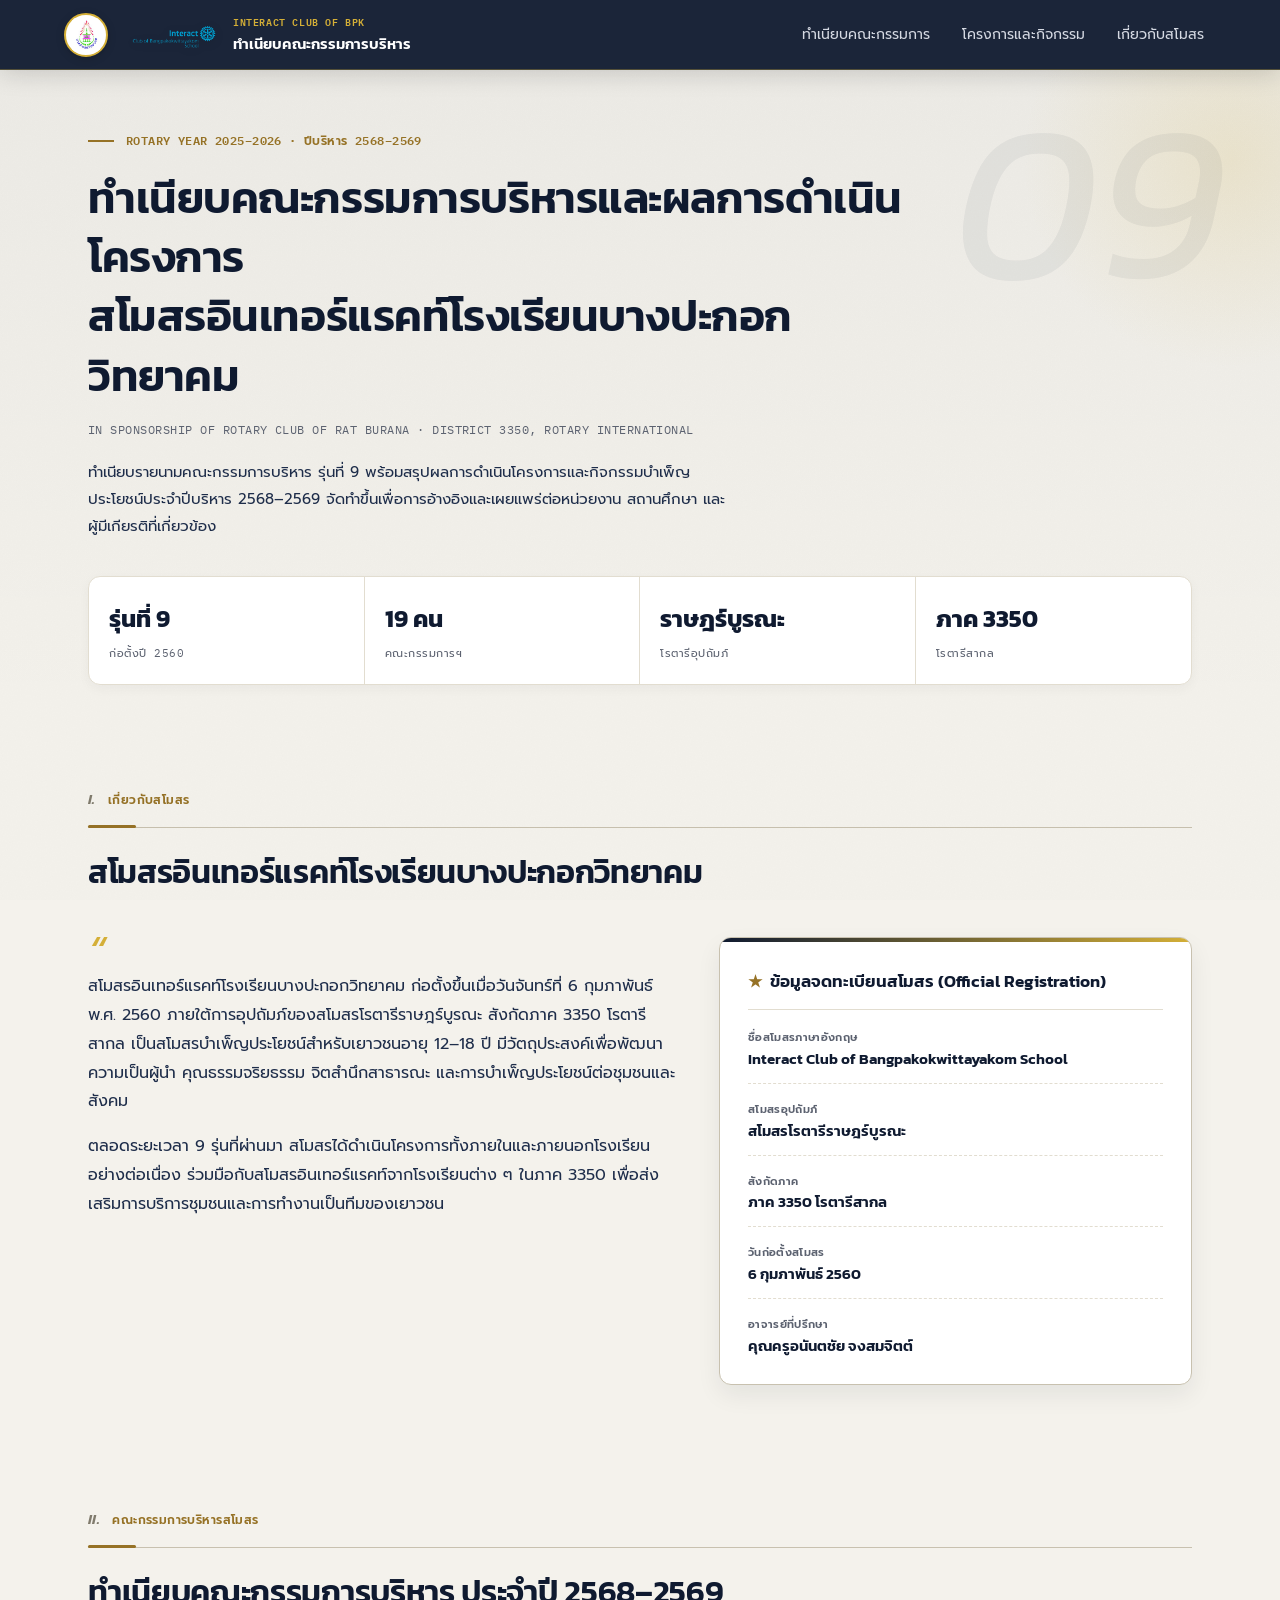
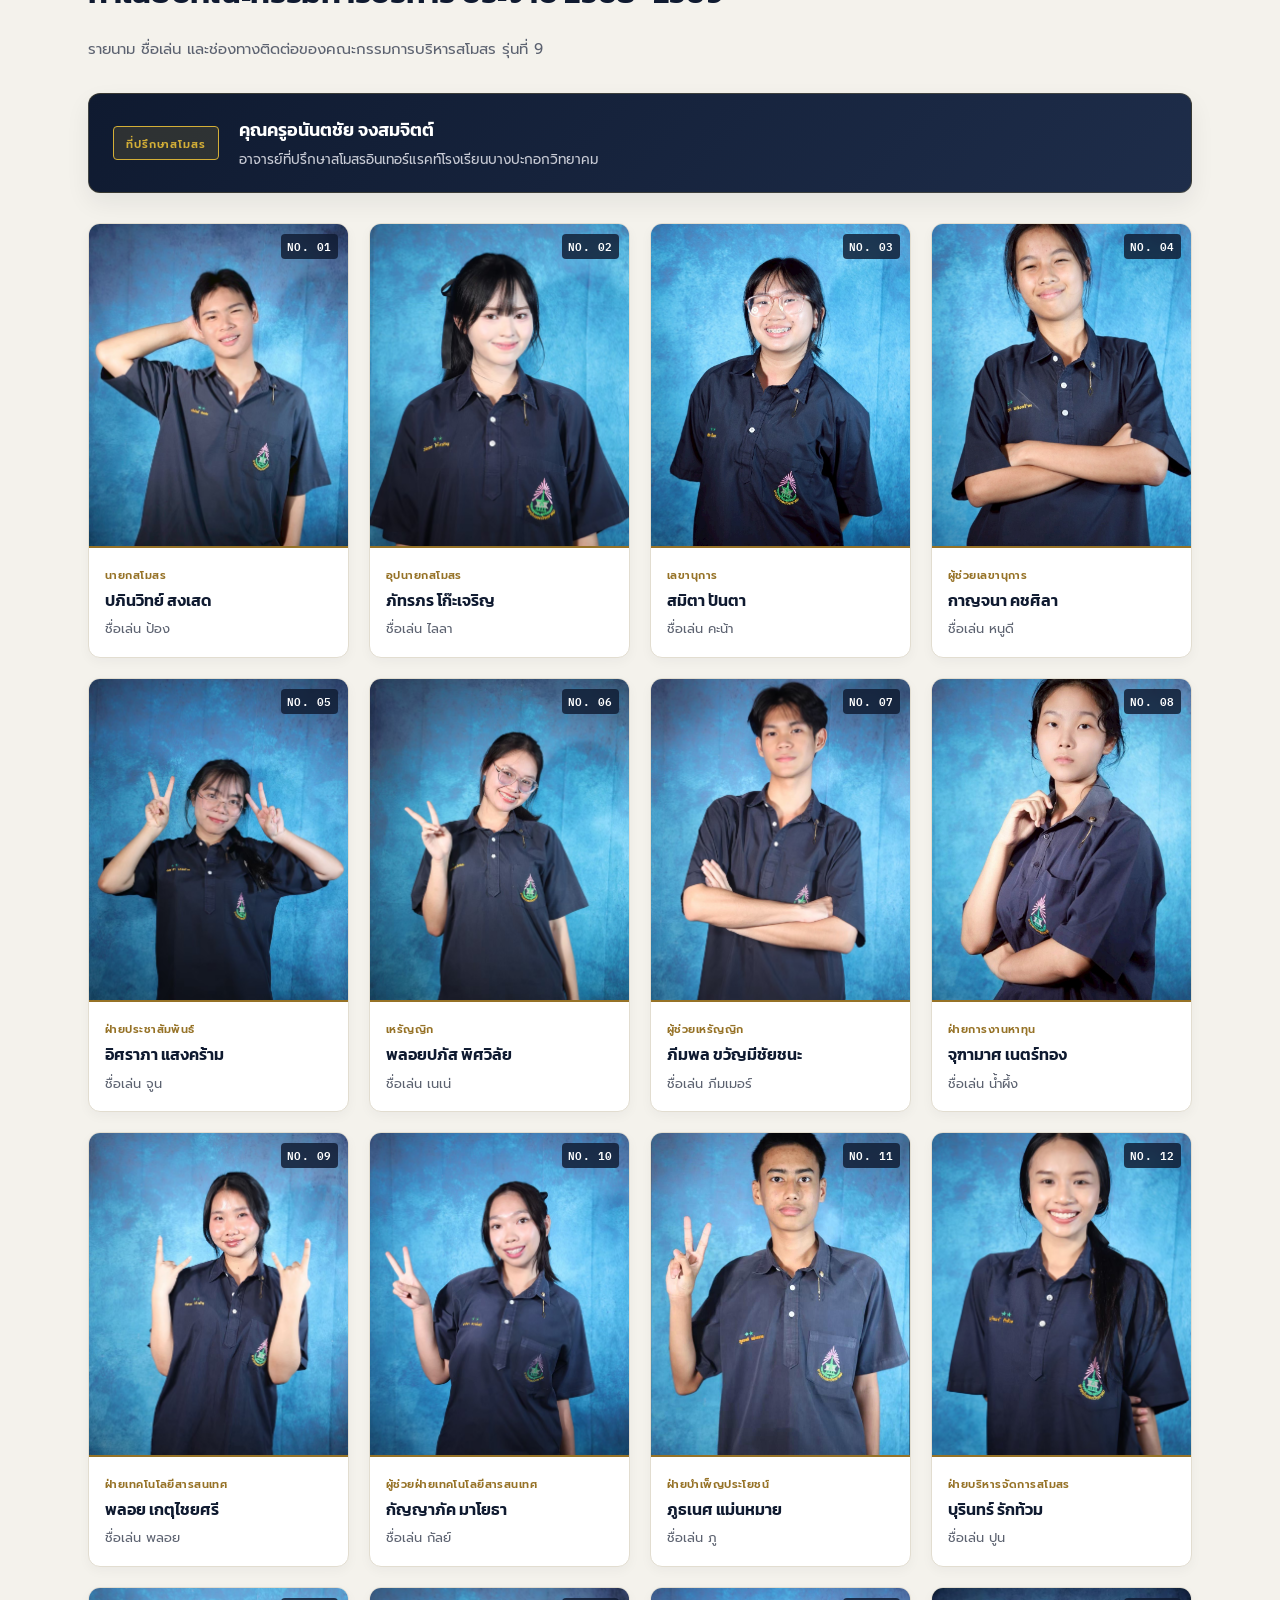
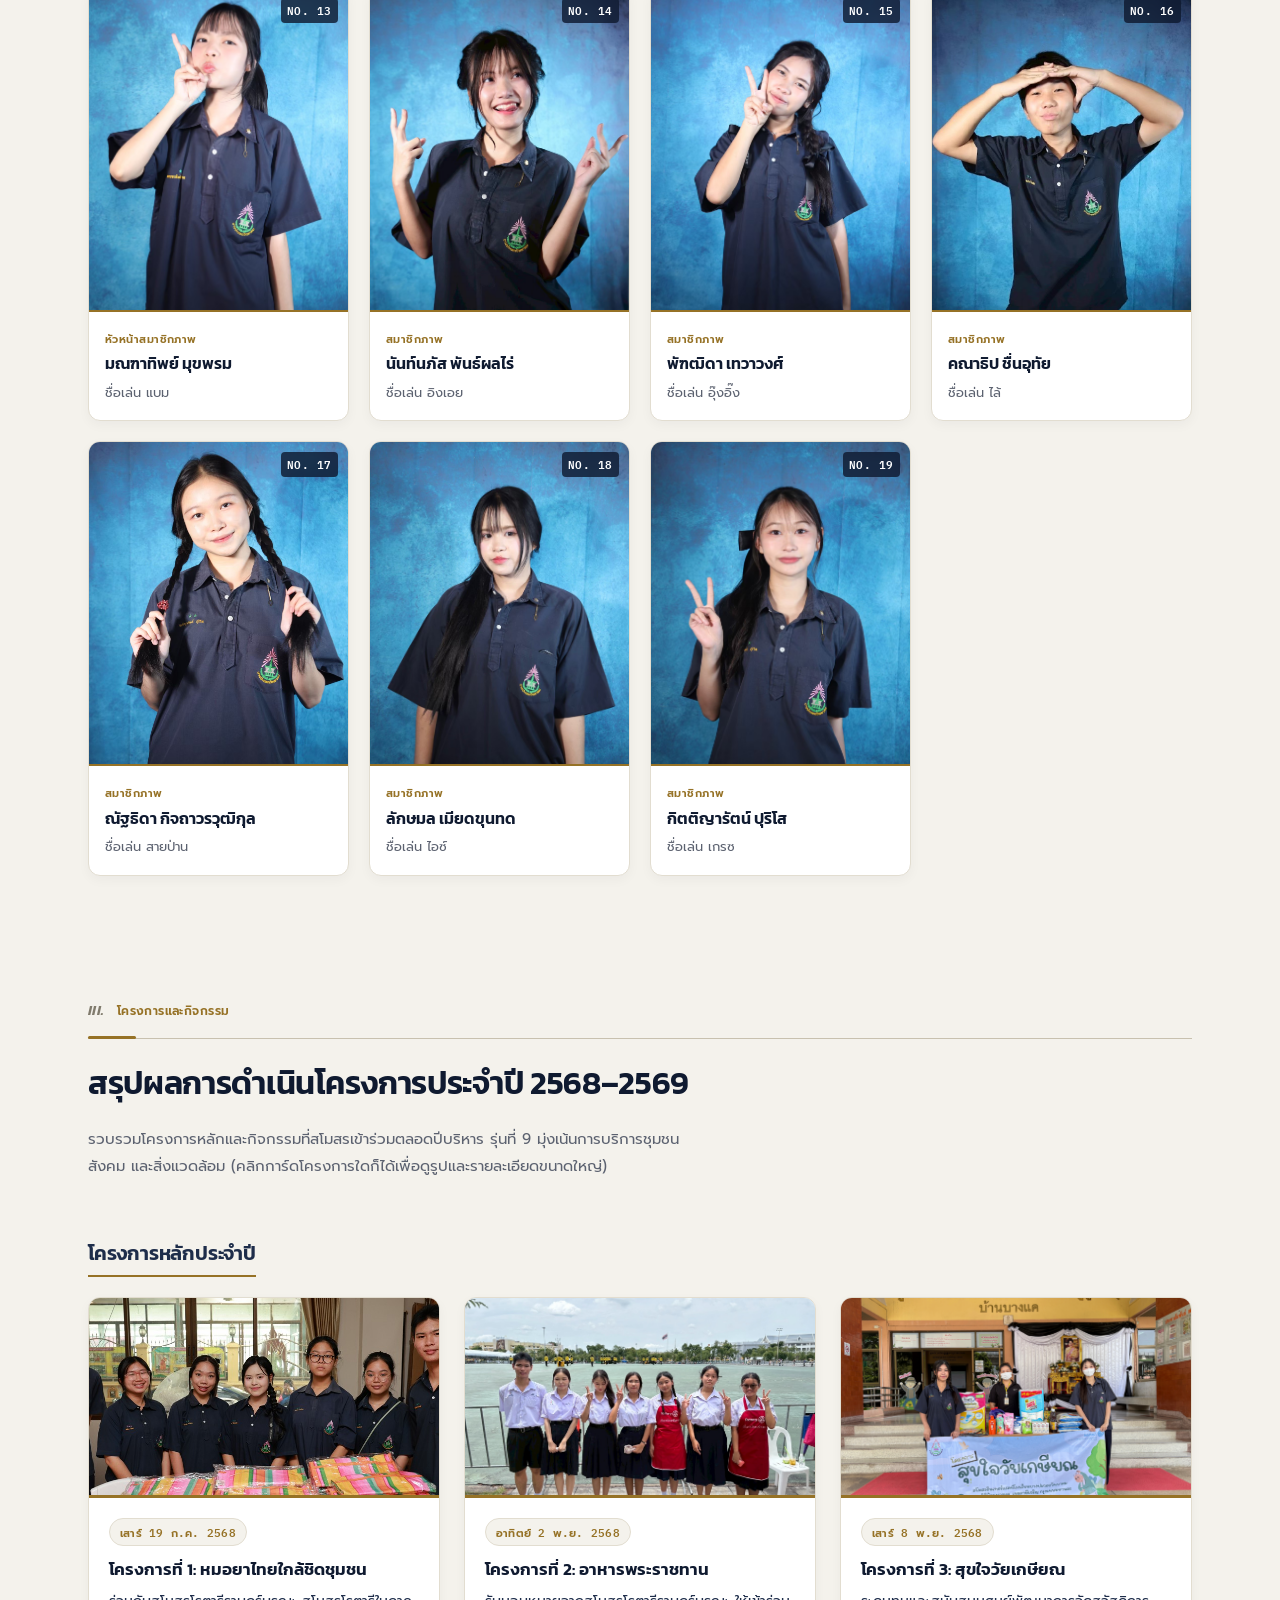
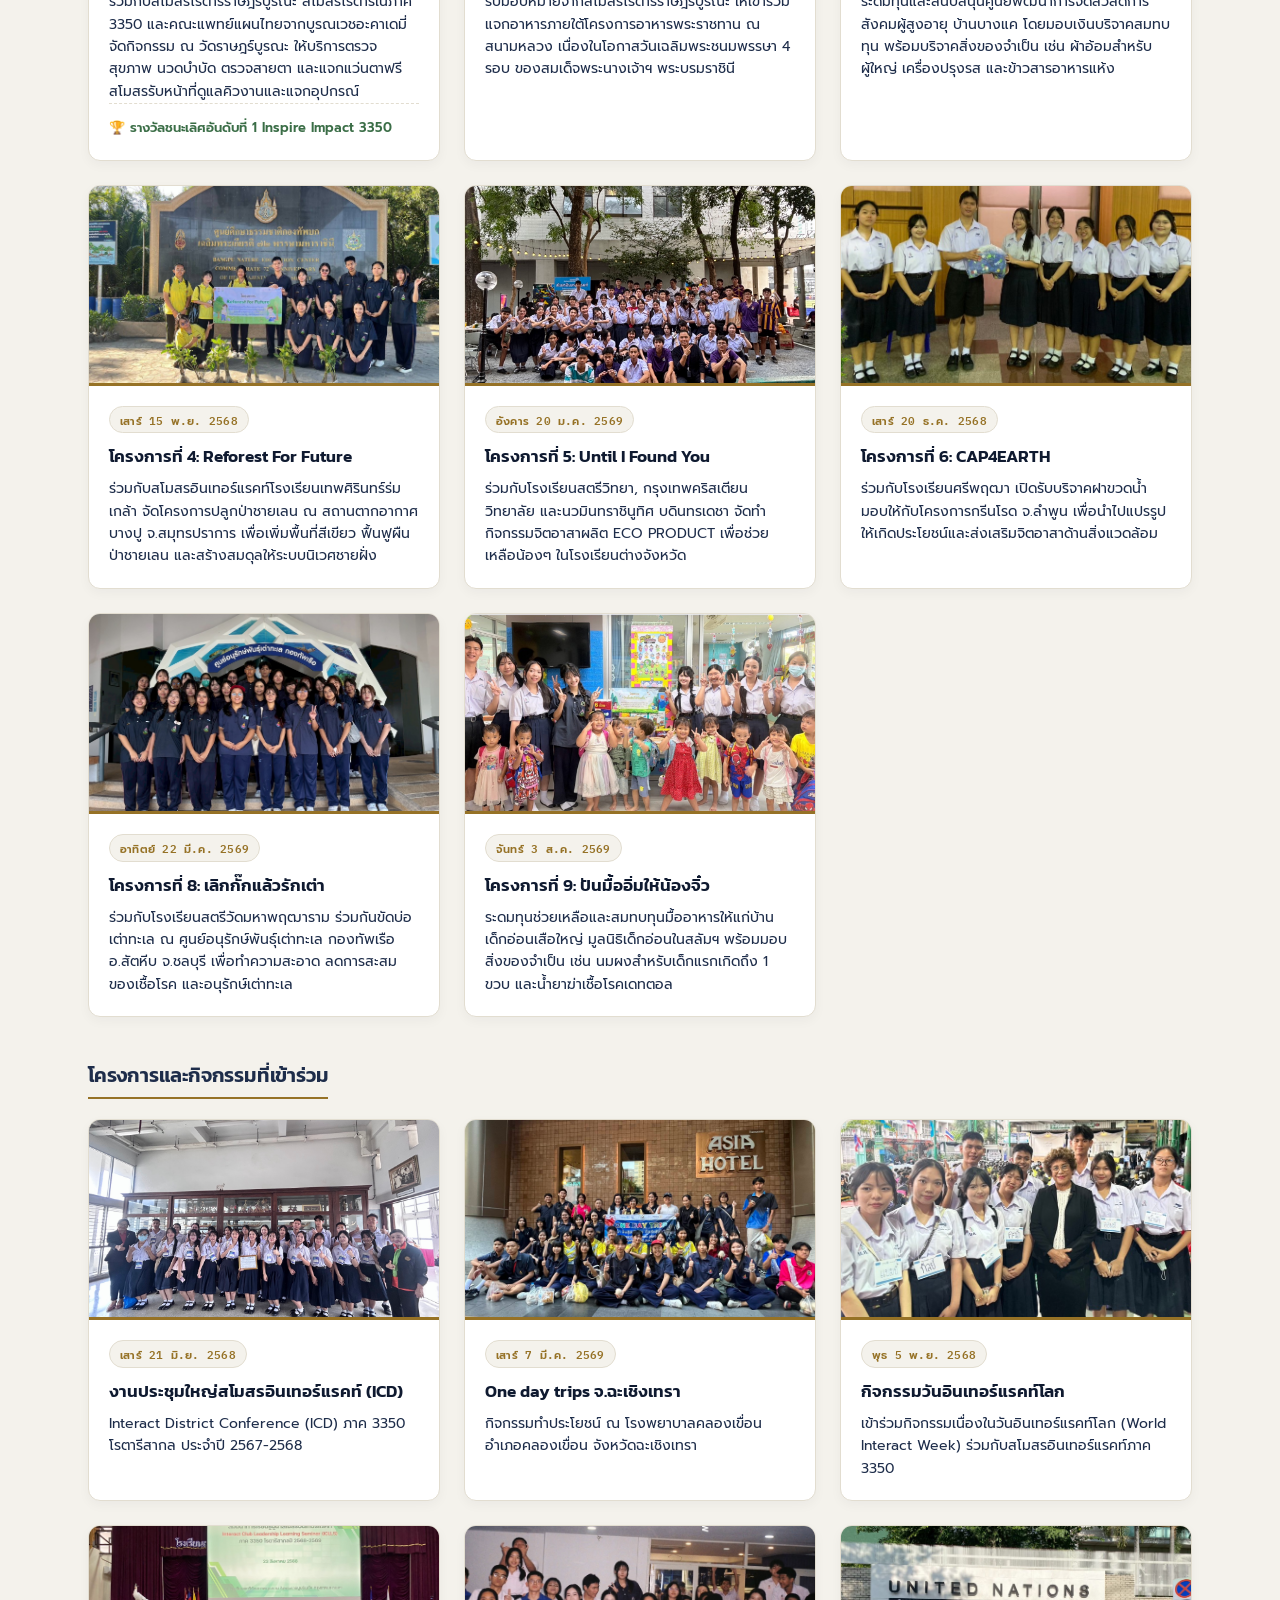
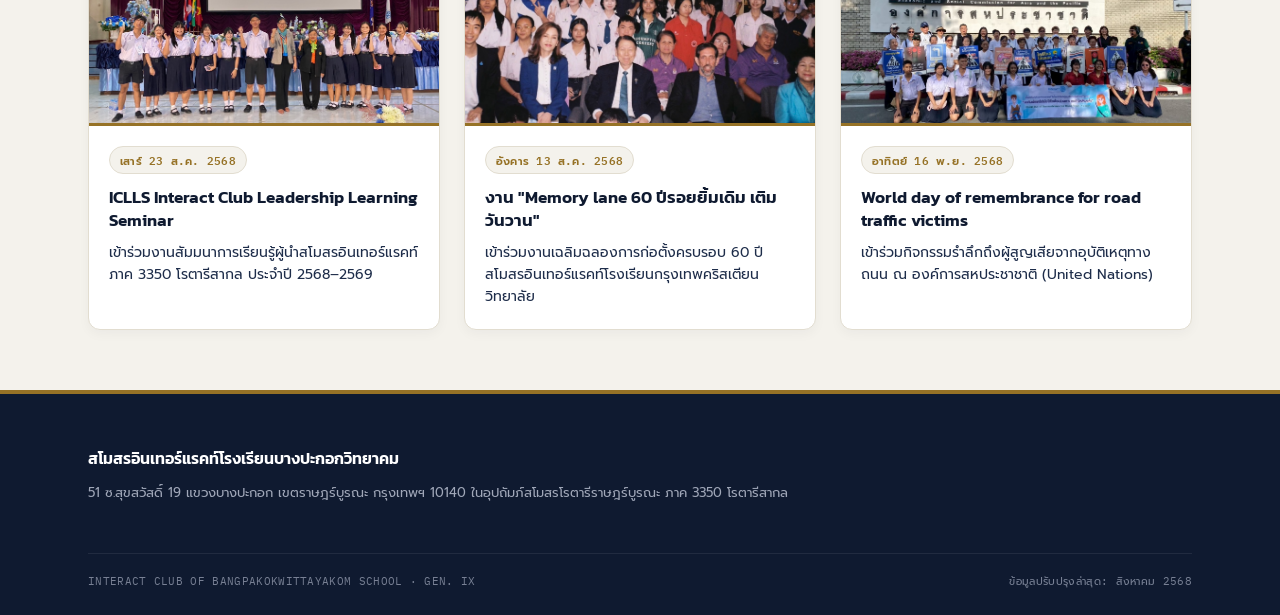
==== commit 91c10224: "Update index.html" ====
--- a/index.html
+++ b/index.html
@@ -44,6 +44,10 @@
       scroll-behavior: smooth;
     }
 
+    html {
+      overflow-x: hidden;
+    }
+
     body {
       margin: 0;
       background: var(--paper);
@@ -53,6 +57,7 @@
       line-height: 1.8;
       -webkit-font-smoothing: antialiased;
       position: relative;
+      overflow-x: hidden;
     }
 
     body::before {
@@ -325,6 +330,19 @@
       overflow: hidden;
       position: relative;
       background: linear-gradient(180deg, rgba(15, 26, 48, 0.03) 0%, rgba(244, 242, 236, 0) 100%);
+    }
+
+    .hero::after {
+      content: "";
+      position: absolute;
+      top: -120px;
+      right: -160px;
+      width: 420px;
+      height: 420px;
+      border-radius: 50%;
+      background: radial-gradient(circle, var(--gold-glow) 0%, rgba(212, 175, 55, 0) 70%);
+      pointer-events: none;
+      z-index: 0;
     }
 
     .hero-inner {
@@ -644,6 +662,27 @@
       transform: scale(1.05);
     }
 
+    .m-initial {
+      display: none;
+      font-family: 'Kanit', 'Noto Sans Thai', sans-serif;
+      font-weight: 600;
+      font-size: 42px;
+      color: var(--gold);
+      background: linear-gradient(135deg, var(--paper-2) 0%, var(--paper) 100%);
+    }
+
+    .m-plate.no-img {
+      background: linear-gradient(135deg, var(--paper-2) 0%, var(--paper) 100%);
+    }
+
+    .m-plate.no-img .m-initial {
+      display: flex;
+      align-items: center;
+      justify-content: center;
+      width: 100%;
+      height: 100%;
+    }
+
     .m-idx {
       position: absolute;
       top: 10px;
@@ -762,6 +801,20 @@
       object-fit: cover;
       background: var(--paper-2);
       border-bottom: 3px solid var(--gold);
+      transition: transform .5s;
+      display: block;
+    }
+
+    .p-card:hover .p-img {
+      transform: scale(1.04);
+    }
+
+    .p-card {
+      isolation: isolate;
+    }
+
+    .p-card>.p-img {
+      z-index: 0;
     }
 
     .p-content {
@@ -1024,6 +1077,30 @@
 
       .nav-toggle {
         display: block;
+      }
+
+      section.block {
+        padding: 44px 0;
+      }
+
+      .hero {
+        padding: 40px 0 28px;
+      }
+
+      .member-grid {
+        grid-template-columns: repeat(auto-fill, minmax(150px, 1fr));
+        gap: 14px;
+      }
+
+      .p-grid {
+        grid-template-columns: 1fr;
+        gap: 18px;
+      }
+
+      .advisor-plate {
+        flex-direction: column;
+        align-items: flex-start;
+        gap: 10px;
       }
     }
 
@@ -1263,7 +1340,8 @@
       card.innerHTML = `
       <div class="m-plate">
         <span class="m-idx">NO. ${idx}</span>
-        <img src="${imgSrc}" alt="${m.name}" loading="lazy">
+        <img src="${imgSrc}" alt="${m.name}" loading="lazy" onerror="this.parentElement.classList.add('no-img'); this.remove();">
+        <span class="m-initial">${m.nick ? m.nick.charAt(0) : m.name.charAt(0)}</span>
       </div>
       <div class="m-body">
         <div class="m-role">${m.role}</div>
@@ -1386,7 +1464,7 @@
         const card = document.createElement("div");
         card.className = "p-card";
         card.innerHTML = `
-          <img src="${p.img}" alt="${p.title}" class="p-img" loading="lazy">
+          <img src="${p.img}" alt="${p.title}" class="p-img" loading="lazy" onerror="this.style.display='none';">
           <div class="p-content">
             <span class="p-date">${p.date}</span>
             <div class="p-title">${p.title}</div>
@@ -1464,14 +1542,22 @@
     if ("IntersectionObserver" in window) {
       const io = new IntersectionObserver((entries) => {
         entries.forEach(e => { if (e.isIntersecting) { e.target.classList.add("is-in"); io.unobserve(e.target); } });
-      }, { threshold: .12 });
+      }, { threshold: 0.05, rootMargin: "0px 0px -5% 0px" });
       document.querySelectorAll(".reveal").forEach(el => io.observe(el));
     } else {
       document.querySelectorAll(".reveal").forEach(el => el.classList.add("is-in"));
     }
 
+    // เผื่อกรณีเบราว์เซอร์บางรุ่นบนมือถือ (เช่น เว็บวิวในแอปแชท) ไม่ยิง IntersectionObserver
+    // ให้บังคับแสดงเนื้อหาทั้งหมดหลังโหลดหน้าเสร็จ กันปัญหาเนื้อหาที่ซ่อนอยู่ค้างไม่ขึ้น
+    window.addEventListener("load", () => {
+      setTimeout(() => {
+        document.querySelectorAll(".reveal:not(.is-in)").forEach(el => el.classList.add("is-in"));
+      }, 1200);
+    });
+
   </script>
 
 </body>
 
-</html>+</html>
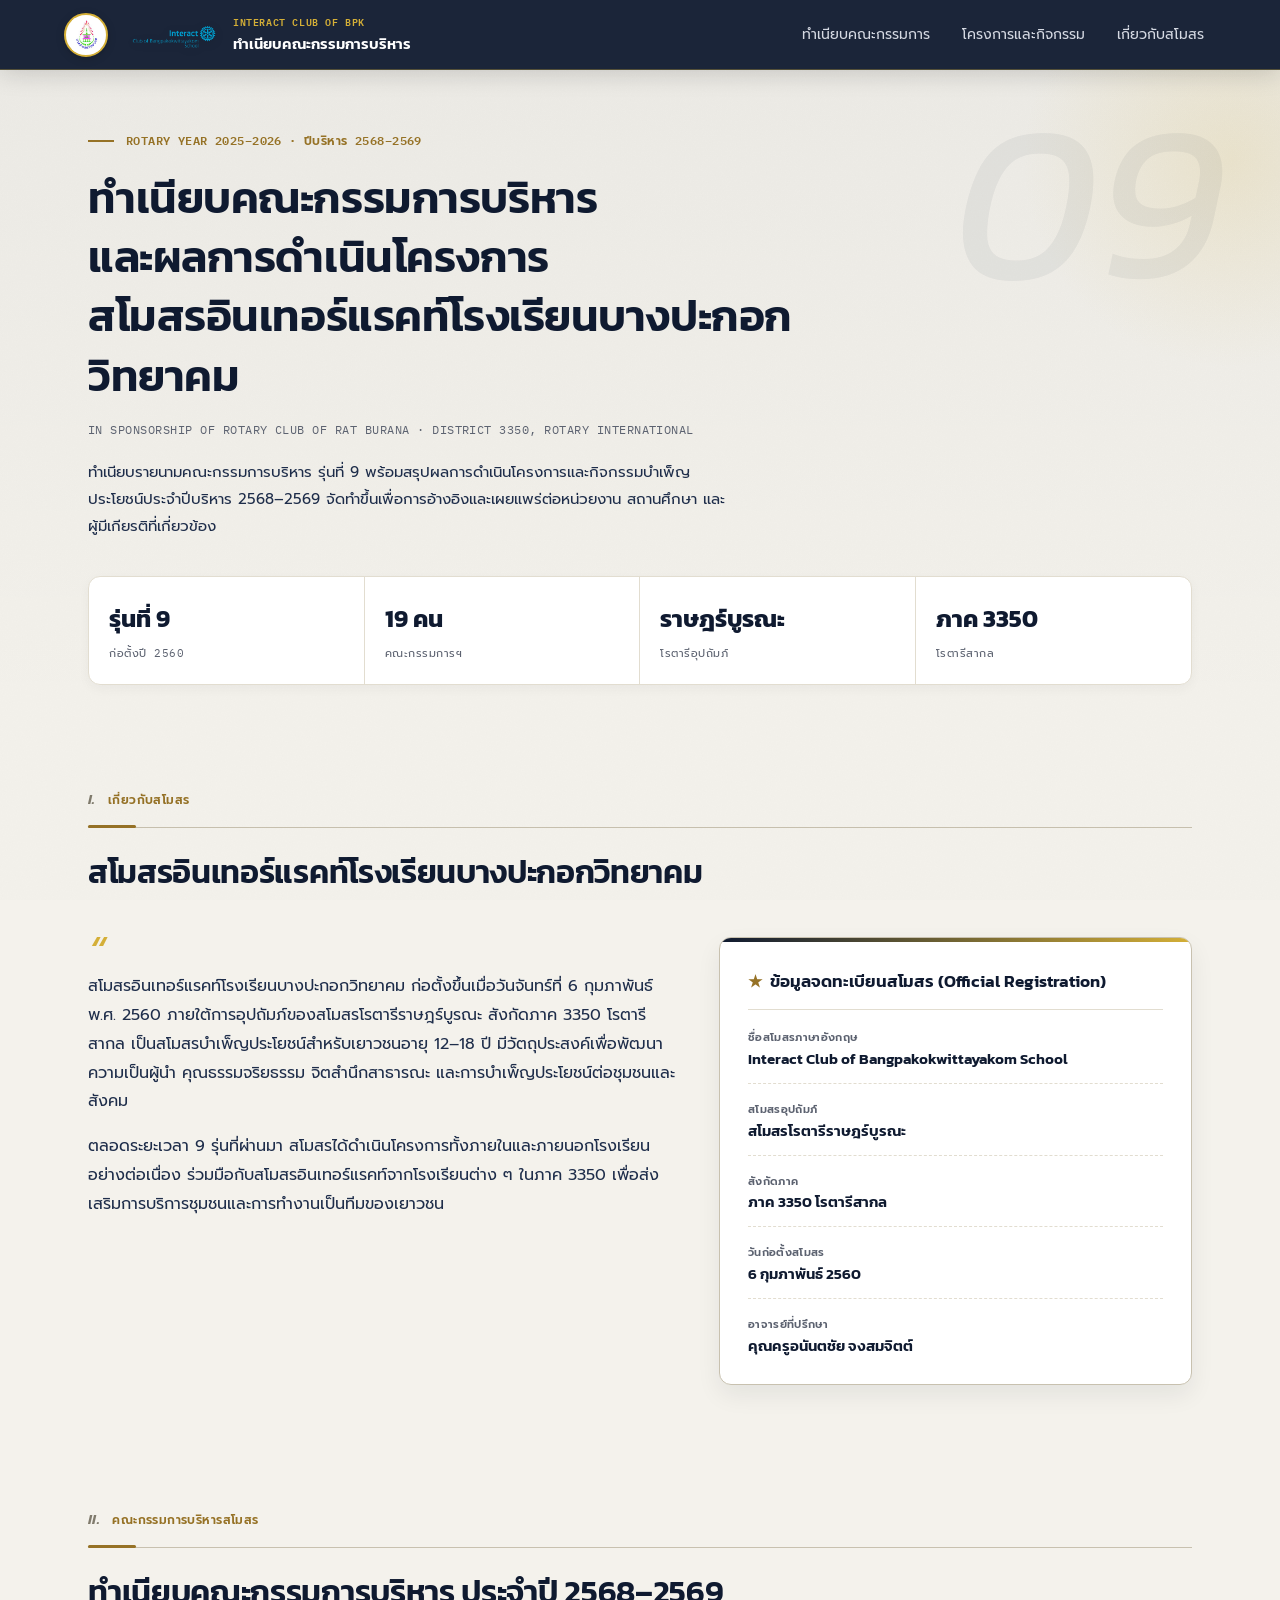
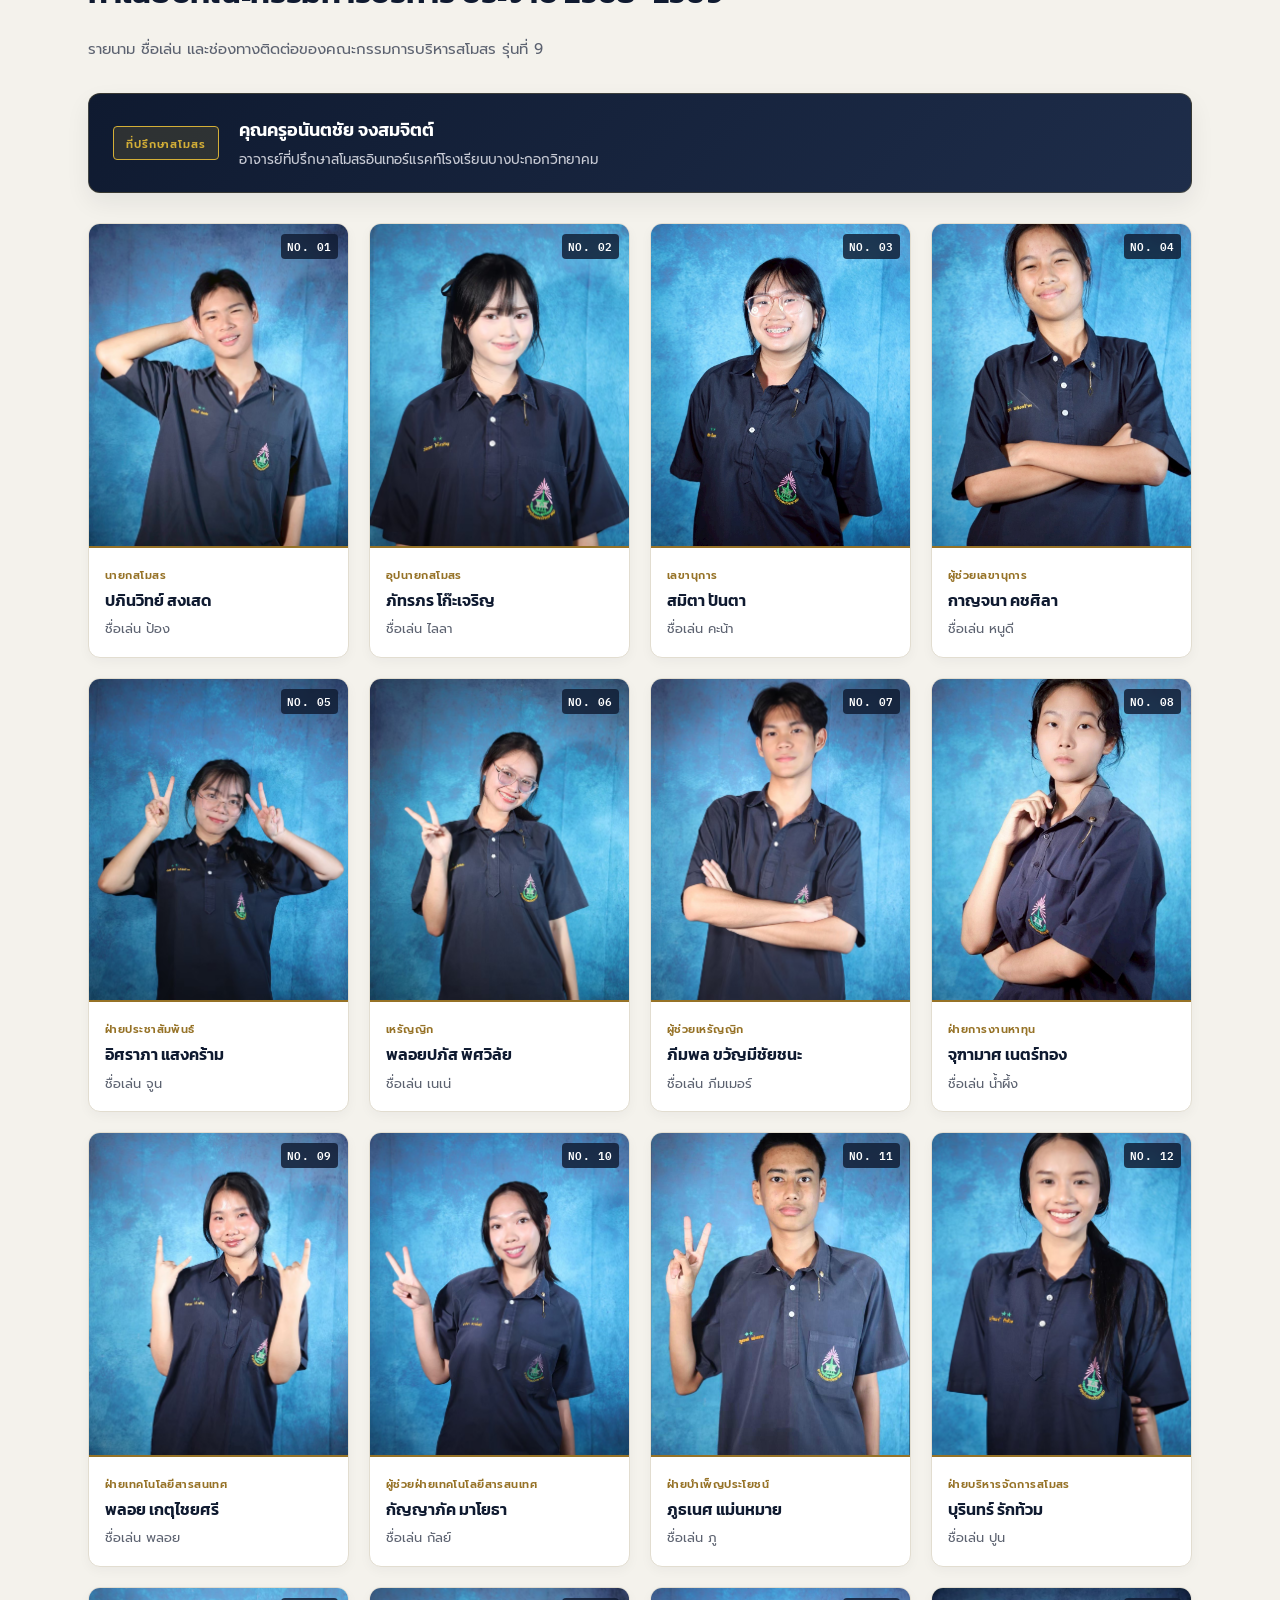
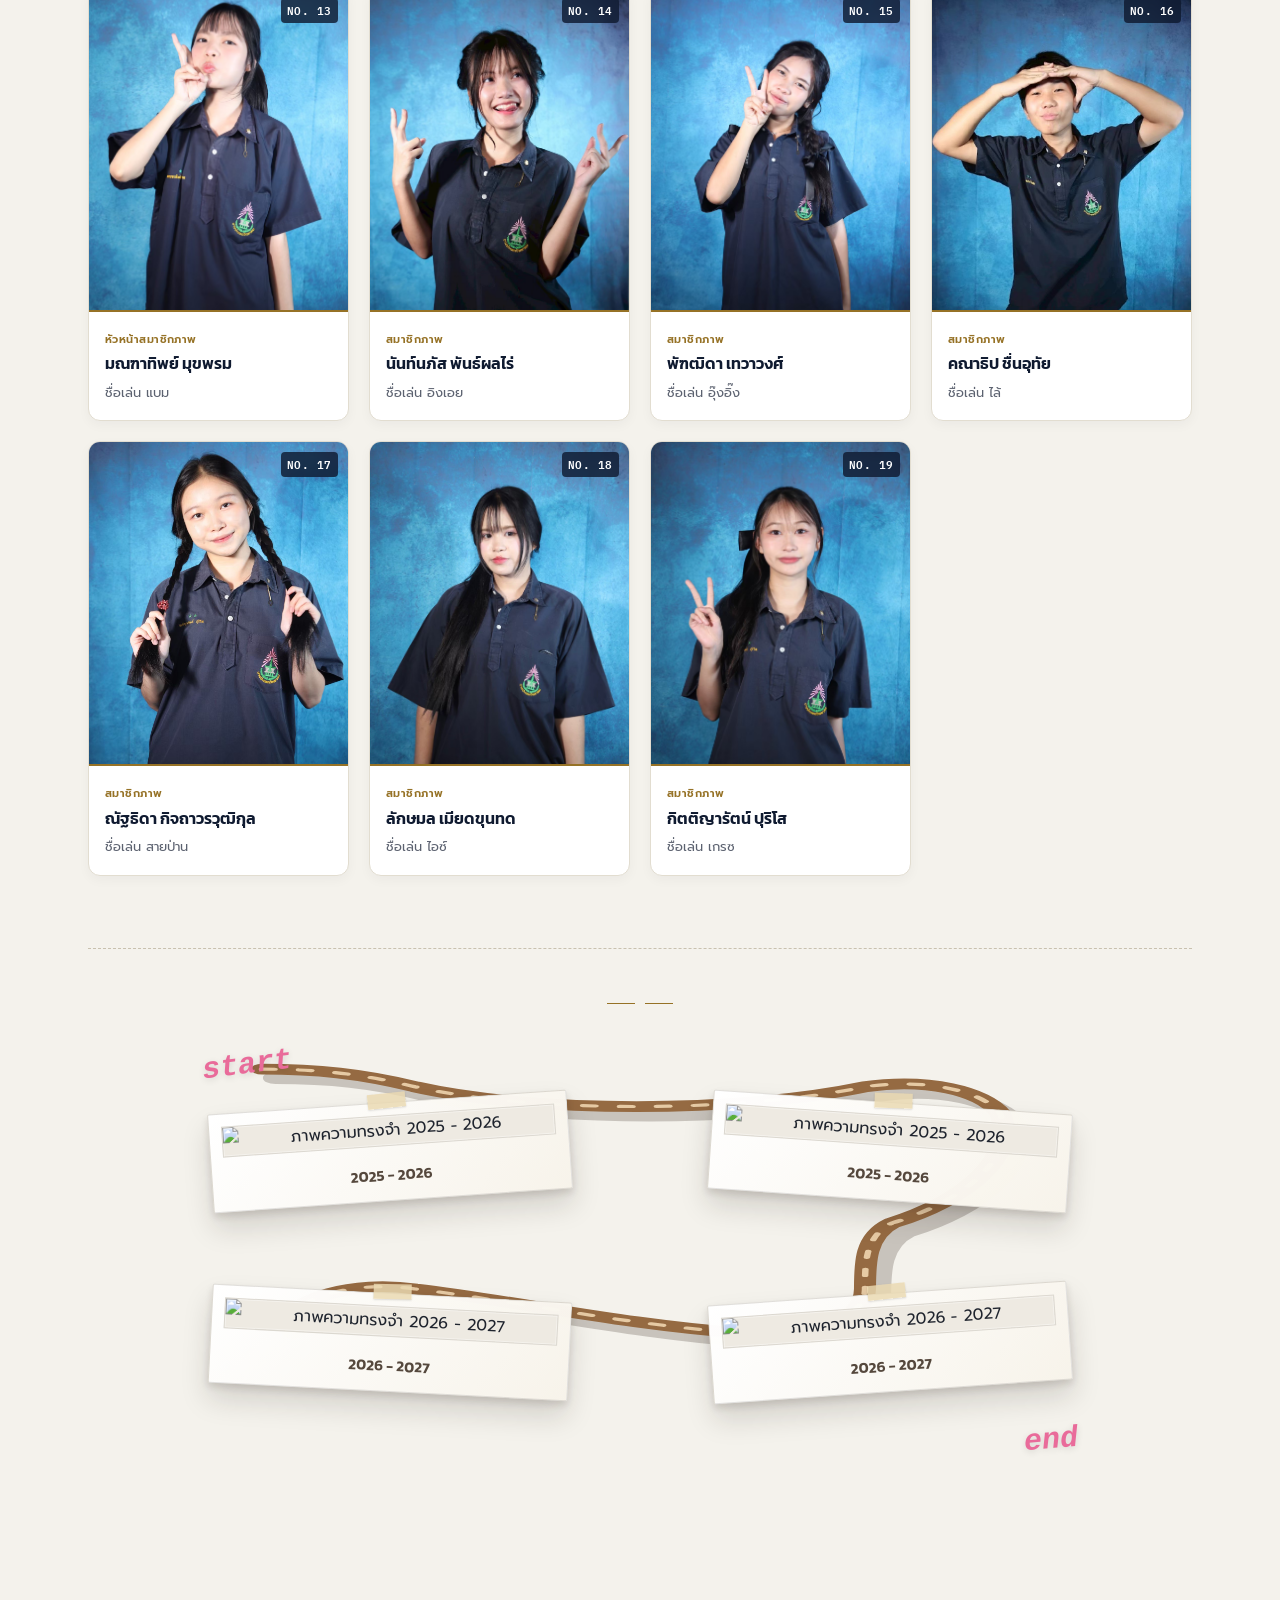
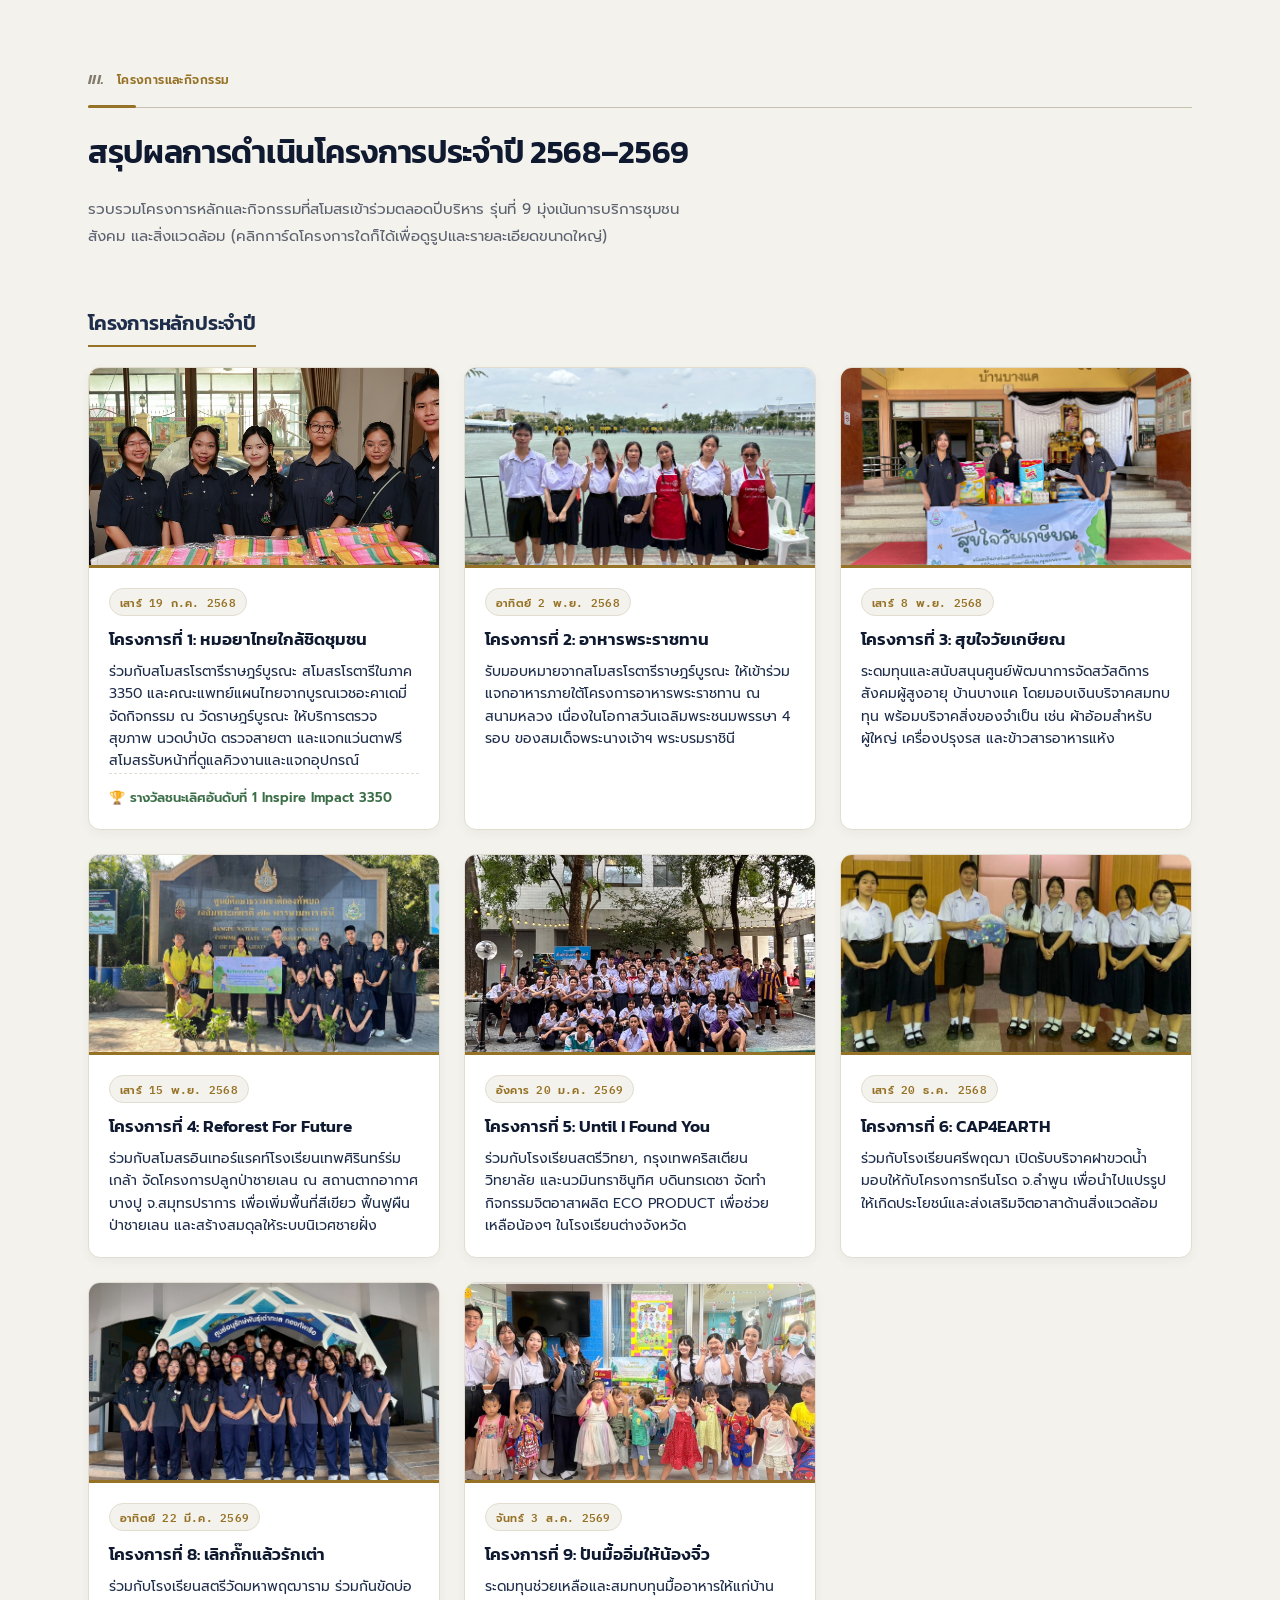
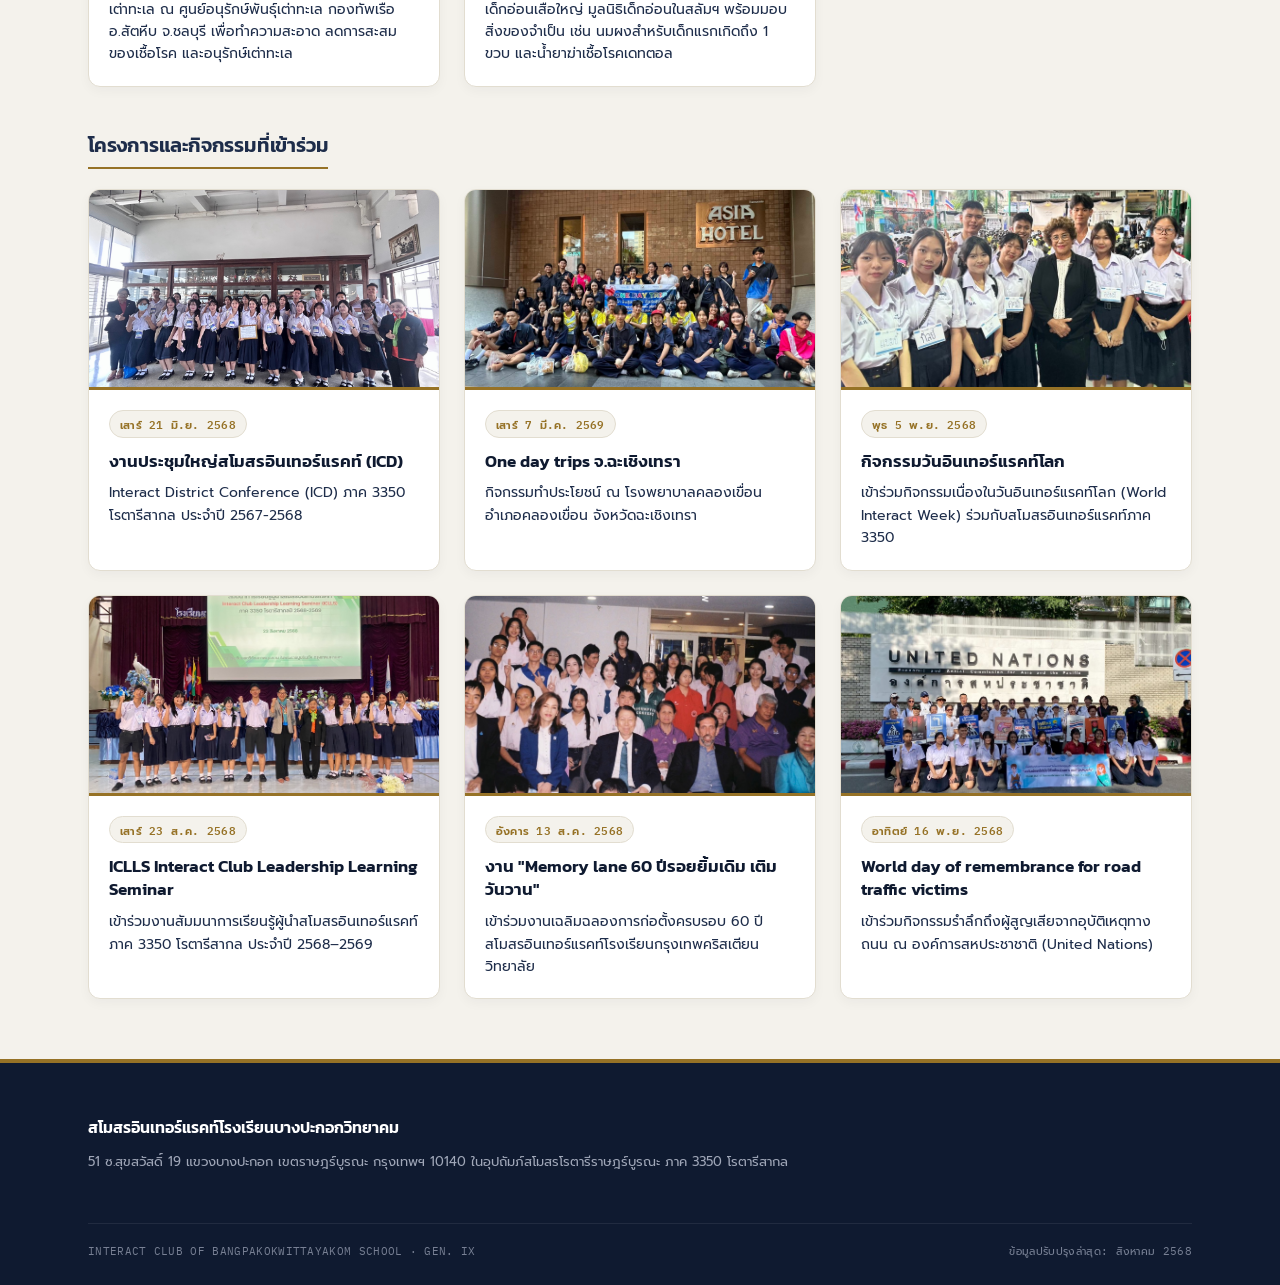
==== commit 2f68c361: "Update index.html" ====
--- a/index.html
+++ b/index.html
@@ -471,6 +471,371 @@
       position: relative;
     }
 
+    /* Memory photo rope — clean layout, no overlap, full photos visible */
+    .photo-chain-wrap {
+      position: relative;
+      margin-top: 72px;
+      padding: 54px 0 72px;
+      border-top: 1px dashed var(--line-strong);
+      display: flex;
+      flex-direction: column;
+      align-items: center;
+      isolation: isolate;
+    }
+
+    .photo-chain-kicker {
+      position: relative;
+      z-index: 10;
+      margin: 0 0 30px;
+      font-family: 'IBM Plex Mono', 'Prompt', 'Noto Sans Thai', sans-serif;
+      font-size: 12px;
+      letter-spacing: .06em;
+      text-transform: uppercase;
+      color: var(--gold);
+      font-weight: 600;
+      display: flex;
+      align-items: center;
+      gap: 10px;
+    }
+
+    .photo-chain-kicker::before,
+    .photo-chain-kicker::after {
+      content: "";
+      width: 28px;
+      height: 1px;
+      background: var(--gold);
+    }
+
+    .photo-chain {
+      position: relative;
+      width: min(100%, 900px);
+      padding: 68px 20px 82px;
+      display: grid;
+      grid-template-columns: minmax(0, 1fr) minmax(0, 1fr);
+      grid-template-areas:
+        "one two"
+        "three four";
+      column-gap: clamp(70px, 11vw, 150px);
+      row-gap: 92px;
+      align-items: start;
+      box-sizing: border-box;
+    }
+
+    .photo-chain .chain-label {
+      position: absolute;
+      z-index: 12;
+      user-select: none;
+      pointer-events: none;
+      font-family: 'IBM Plex Mono', 'Prompt', monospace;
+      font-style: italic;
+      font-weight: 700;
+      font-size: 30px;
+      line-height: 1;
+      text-shadow: 0 2px 7px rgba(0, 0, 0, .12);
+    }
+
+    /* สีชมพูเฉพาะ start / end */
+    .photo-chain .chain-label.lbl-start,
+    .photo-chain .chain-label.lbl-end {
+      color: #e96b9a;
+    }
+
+    .photo-chain .chain-label.lbl-start {
+      top: 16px;
+      left: 12px;
+      transform: rotate(-7deg);
+    }
+
+    .photo-chain .chain-label.lbl-end {
+      right: 12px;
+      bottom: 18px;
+      transform: rotate(-5deg);
+    }
+
+    /* เชือกอยู่ด้านหลังรูป ไม่ดัน layout และไม่ทำให้เนื้อหาด้านล่างซ้อน */
+    .photo-chain svg.chain-lines {
+      position: absolute;
+      inset: 0;
+      width: 100%;
+      height: 100%;
+      z-index: 1;
+      pointer-events: none;
+      overflow: visible;
+    }
+
+    .rope-shadow {
+      fill: none;
+      stroke: rgba(42, 29, 18, .22);
+      stroke-width: 2.8;
+      stroke-linecap: round;
+      stroke-linejoin: round;
+      transform: translate(1.5px, 2px);
+    }
+
+    .rope-main {
+      fill: none;
+      stroke: #956a42;
+      stroke-width: 2.45;
+      stroke-linecap: round;
+      stroke-linejoin: round;
+    }
+
+    .rope-highlight {
+      fill: none;
+      stroke: rgba(239, 213, 176, .9);
+      stroke-width: .72;
+      stroke-linecap: round;
+      stroke-dasharray: 1.4 2.7;
+    }
+
+    .rope-knot {
+      fill: #a87848;
+      stroke: #694622;
+      stroke-width: .45;
+    }
+
+    .chain-box {
+      position: relative;
+      z-index: 5;
+      width: 100%;
+      min-width: 0;
+      box-sizing: border-box;
+      padding: 12px 12px 54px;
+      margin: 0;
+      border: 1px solid rgba(35, 25, 17, .13);
+      border-radius: 2px;
+      background: linear-gradient(135deg, rgba(255, 255, 255, .99), rgba(247, 243, 234, .99));
+      box-shadow: 0 4px 7px rgba(35, 25, 17, .13), 0 16px 28px rgba(35, 25, 17, .15);
+      cursor: zoom-in;
+      appearance: none;
+      -webkit-appearance: none;
+      font: inherit;
+      color: inherit;
+      transition: transform .3s cubic-bezier(.16, 1, .3, 1), box-shadow .3s ease;
+    }
+
+    .chain-box::before {
+      content: "";
+      position: absolute;
+      top: -10px;
+      left: 50%;
+      width: 38px;
+      height: 15px;
+      transform: translateX(-50%) rotate(-2deg);
+      background: rgba(235, 218, 177, .82);
+      box-shadow: 0 1px 2px rgba(0, 0, 0, .13);
+      z-index: 7;
+    }
+
+    .chain-box img {
+      display: block;
+      width: 100%;
+      height: auto;
+      max-width: 100%;
+      object-fit: contain;
+      object-position: center;
+      border: 1px solid rgba(0, 0, 0, .08);
+      background: #eeeae2;
+      box-shadow: inset 0 0 0 1px rgba(255, 255, 255, .35);
+    }
+
+    .polaroid-caption {
+      position: absolute;
+      left: 12px;
+      right: 12px;
+      bottom: 16px;
+      text-align: center;
+      font-family: 'Kanit', 'Noto Sans Thai', sans-serif;
+      font-size: 15px;
+      font-weight: 600;
+      color: #55483d;
+      line-height: 1.2;
+      pointer-events: none;
+      white-space: nowrap;
+    }
+
+    .cb-1 {
+      grid-area: one;
+      transform: rotate(-4deg);
+    }
+
+    .cb-2 {
+      grid-area: two;
+      transform: rotate(4deg);
+    }
+
+    .cb-3 {
+      grid-area: three;
+      transform: rotate(3deg);
+    }
+
+    .cb-4 {
+      grid-area: four;
+      transform: rotate(-4deg);
+    }
+
+    .chain-box:hover {
+      z-index: 20;
+      box-shadow: 0 8px 13px rgba(35, 25, 17, .17), 0 24px 42px rgba(35, 25, 17, .24);
+    }
+
+    .chain-box.cb-1:hover {
+      transform: rotate(-1deg) scale(1.035);
+    }
+
+    .chain-box.cb-2:hover {
+      transform: rotate(1deg) scale(1.035);
+    }
+
+    .chain-box.cb-3:hover {
+      transform: rotate(-1deg) scale(1.035);
+    }
+
+    .chain-box.cb-4:hover {
+      transform: rotate(1deg) scale(1.035);
+    }
+
+    .photo-lightbox {
+      position: fixed;
+      inset: 0;
+      z-index: 1200;
+      display: flex;
+      align-items: center;
+      justify-content: center;
+      padding: 24px;
+      box-sizing: border-box;
+      background: rgba(12, 17, 29, .90);
+      backdrop-filter: blur(10px);
+      opacity: 0;
+      pointer-events: none;
+      transition: opacity .25s ease;
+    }
+
+    .photo-lightbox.active {
+      opacity: 1;
+      pointer-events: auto;
+    }
+
+    .photo-lightbox-card {
+      position: relative;
+      width: min(94vw, 1000px);
+      max-height: 92vh;
+      padding: 18px 18px 70px;
+      box-sizing: border-box;
+      background: #fff;
+      box-shadow: 0 30px 80px rgba(0, 0, 0, .45);
+      transform: scale(.96);
+      transition: transform .25s ease;
+    }
+
+    .photo-lightbox.active .photo-lightbox-card {
+      transform: scale(1);
+    }
+
+    .photo-lightbox img {
+      display: block;
+      width: 100%;
+      max-width: 100%;
+      max-height: 78vh;
+      object-fit: contain;
+      object-position: center;
+      background: #eee;
+    }
+
+    .photo-lightbox-caption {
+      position: absolute;
+      left: 18px;
+      right: 18px;
+      bottom: 18px;
+      text-align: center;
+      font-family: 'Kanit', 'Noto Sans Thai', sans-serif;
+      font-size: 18px;
+      font-weight: 600;
+      color: #4d4035;
+    }
+
+    .photo-lightbox-close {
+      position: absolute;
+      top: -14px;
+      right: -14px;
+      width: 38px;
+      height: 38px;
+      border: 0;
+      border-radius: 50%;
+      background: #e96b9a;
+      color: #fff;
+      font-size: 20px;
+      line-height: 1;
+      cursor: pointer;
+      box-shadow: 0 5px 15px rgba(0, 0, 0, .25);
+      z-index: 5;
+    }
+
+    @media (max-width: 680px) {
+      .photo-chain {
+        width: 100%;
+        padding: 58px 8px 70px;
+        column-gap: 48px;
+        row-gap: 70px;
+      }
+
+      .chain-box {
+        padding: 8px 8px 46px;
+      }
+
+      .polaroid-caption {
+        left: 8px;
+        right: 8px;
+        bottom: 12px;
+        font-size: 12px;
+      }
+
+      .photo-chain .chain-label {
+        font-size: 24px;
+      }
+    }
+
+    @media (max-width: 480px) {
+      .photo-chain {
+        grid-template-columns: 1fr;
+        grid-template-areas:
+          "one"
+          "two"
+          "three"
+          "four";
+        row-gap: 58px;
+        padding: 58px 28px 68px;
+      }
+
+      .chain-box {
+        width: 100%;
+        max-width: 360px;
+        justify-self: center;
+        padding: 7px 7px 42px;
+      }
+
+      .polaroid-caption {
+        font-size: 11px;
+        bottom: 10px;
+      }
+
+      .photo-chain .chain-label {
+        font-size: 21px;
+      }
+
+      .photo-chain .chain-label.lbl-start {
+        left: 6px;
+      }
+
+      .photo-chain .chain-label.lbl-end {
+        right: 6px;
+      }
+
+      .photo-lightbox {
+        padding: 14px;
+      }
+    }
+
     .about-grid {
       margin-top: 36px;
       display: grid;
@@ -1162,7 +1527,7 @@
       <div class="wrap hero-inner">
         <div class="hero-num" aria-hidden="true">09</div>
         <div class="kicker">Rotary Year 2025–2026 · ปีบริหาร 2568–2569</div>
-        <h1>ทำเนียบคณะกรรมการบริหารและผลการดำเนินโครงการ<br>สโมสรอินเทอร์แรคท์โรงเรียนบางปะกอกวิทยาคม</h1>
+        <h1>ทำเนียบคณะกรรมการบริหาร<br>และผลการดำเนินโครงการ<br>สโมสรอินเทอร์แรคท์โรงเรียนบางปะกอกวิทยาคม</h1>
         <div class="sub">IN SPONSORSHIP OF ROTARY CLUB OF RAT BURANA · DISTRICT 3350, ROTARY INTERNATIONAL</div>
         <p class="lede">ทำเนียบรายนามคณะกรรมการบริหาร รุ่นที่ 9
           พร้อมสรุปผลการดำเนินโครงการและกิจกรรมบำเพ็ญประโยชน์ประจำปีบริหาร 2568–2569
@@ -1252,6 +1617,52 @@
         </div>
 
         <div class="member-grid" id="memberGrid"></div>
+
+        <div class="photo-chain-wrap reveal">
+          <div class="photo-chain-kicker"></div>
+          <div class="photo-chain" aria-label="ภาพความทรงจำตลอดปีบริหาร">
+            <span class="chain-label lbl-start">start</span>
+
+            <svg class="chain-lines" viewBox="0 0 100 100" preserveAspectRatio="none" aria-hidden="true">
+              <!-- เชือกพาดตามจุดแขวนของ Polaroid ทั้ง 4 ใบ -->
+              <!-- เส้นทาง: start → รูป 1 → รูป 2 → รูป 4 → รูป 3 → end -->
+              <path class="rope-shadow"
+                d="M8 8 C14 8 19 9 25 12 C38 18 61 18 75 12 C82 10 88 13 90 18 C92 28 86 38 78 43 C75 46 75 52 75 58 C75 65 69 69 61 68 C48 66 37 61 25 58 C18 56 12 60 10 66" />
+              <path class="rope-main"
+                d="M8 8 C14 8 19 9 25 12 C38 18 61 18 75 12 C82 10 88 13 90 18 C92 28 86 38 78 43 C75 46 75 52 75 58 C75 65 69 69 61 68 C48 66 37 61 25 58 C18 56 12 60 10 66" />
+              <!-- เส้นใยเล็ก ๆ ให้ดูเป็นเชือกจริง -->
+              <path class="rope-highlight"
+                d="M8 8 C14 8 19 9 25 12 C38 18 61 18 75 12 C82 10 88 13 90 18 C92 28 86 38 78 43 C75 46 75 52 75 58 C75 65 69 69 61 68 C48 66 37 61 25 58 C18 56 12 60 10 66" />
+              <!-- จุดแขวนตรงกึ่งกลางด้านบนของรูป -->
+            </svg>
+
+            <button class="chain-box cb-1" type="button" data-photo="ALL1.JPG" data-caption="2025 - 2026"
+              aria-label="เปิดรูป 2025 - 2026">
+              <img src="ALL2.JPG" alt="ภาพความทรงจำ 2025 - 2026" loading="lazy">
+              <span class="polaroid-caption">2025 - 2026</span>
+            </button>
+
+            <button class="chain-box cb-2" type="button" data-photo="ALL2.JPG" data-caption="2025 - 2026"
+              aria-label="เปิดรูป 2025 - 2026">
+              <img src="ALL3.JPG" alt="ภาพความทรงจำ 2025 - 2026" loading="lazy">
+              <span class="polaroid-caption">2025 - 2026</span>
+            </button>
+
+            <button class="chain-box cb-3" type="button" data-photo="ALL3.JPG" data-caption="2026 - 2027"
+              aria-label="เปิดรูป 2026 - 2027">
+              <img src="ALL1.JPG" alt="ภาพความทรงจำ 2026 - 2027" loading="lazy">
+              <span class="polaroid-caption">2026 - 2027</span>
+            </button>
+
+            <button class="chain-box cb-4" type="button" data-photo="ALL4.JPG" data-caption="2026 - 2027"
+              aria-label="เปิดรูป 2026 - 2027">
+              <img src="ALL4.JPG" alt="ภาพความทรงจำ 2026 - 2027" loading="lazy">
+              <span class="polaroid-caption">2026 - 2027</span>
+            </button>
+
+            <span class="chain-label lbl-end">end</span>
+          </div>
+        </div>
       </div>
     </section>
 
@@ -1273,6 +1684,16 @@
     </section>
 
   </main>
+
+
+  <!-- Photo lightbox for memory photos -->
+  <div class="photo-lightbox" id="photoLightbox" aria-hidden="true">
+    <div class="photo-lightbox-card" role="dialog" aria-modal="true" aria-label="ดูรูปภาพ">
+      <button class="photo-lightbox-close" id="photoLightboxClose" type="button" aria-label="ปิด">×</button>
+      <img id="photoLightboxImage" src="" alt="">
+      <div class="photo-lightbox-caption" id="photoLightboxCaption"></div>
+    </div>
+  </div>
 
   <div class="modal-overlay" id="projectModal">
     <div class="modal-container">
@@ -1484,6 +1905,36 @@
     renderProjects(mainProjects, "mainProjectsGrid");
     renderProjects(joinedProjects, "joinedProjectsGrid");
 
+
+    // เปิดรูปความทรงจำแบบ Lightbox เมื่อคลิกรูปโพลารอยด์
+    const photoLightbox = document.getElementById("photoLightbox");
+    const photoLightboxImage = document.getElementById("photoLightboxImage");
+    const photoLightboxCaption = document.getElementById("photoLightboxCaption");
+    const photoLightboxClose = document.getElementById("photoLightboxClose");
+
+    document.querySelectorAll(".chain-box").forEach(box => {
+      box.addEventListener("click", () => {
+        photoLightboxImage.src = box.dataset.photo;
+        photoLightboxImage.alt = box.dataset.caption;
+        photoLightboxCaption.textContent = box.dataset.caption;
+        photoLightbox.classList.add("active");
+        photoLightbox.setAttribute("aria-hidden", "false");
+        document.body.style.overflow = "hidden";
+      });
+    });
+
+    function closePhotoLightbox() {
+      photoLightbox.classList.remove("active");
+      photoLightbox.setAttribute("aria-hidden", "true");
+      photoLightboxImage.src = "";
+      document.body.style.overflow = "auto";
+    }
+
+    photoLightboxClose.addEventListener("click", closePhotoLightbox);
+    photoLightbox.addEventListener("click", (e) => {
+      if (e.target === photoLightbox) closePhotoLightbox();
+    });
+
     const modal = document.getElementById("projectModal");
     const modalImage = document.getElementById("modalImage");
     const modalDate = document.getElementById("modalDate");
@@ -1525,6 +1976,7 @@
     document.addEventListener("keydown", (e) => {
       if (e.key === "Escape") {
         closeModal();
+        closePhotoLightbox();
       }
     });
 
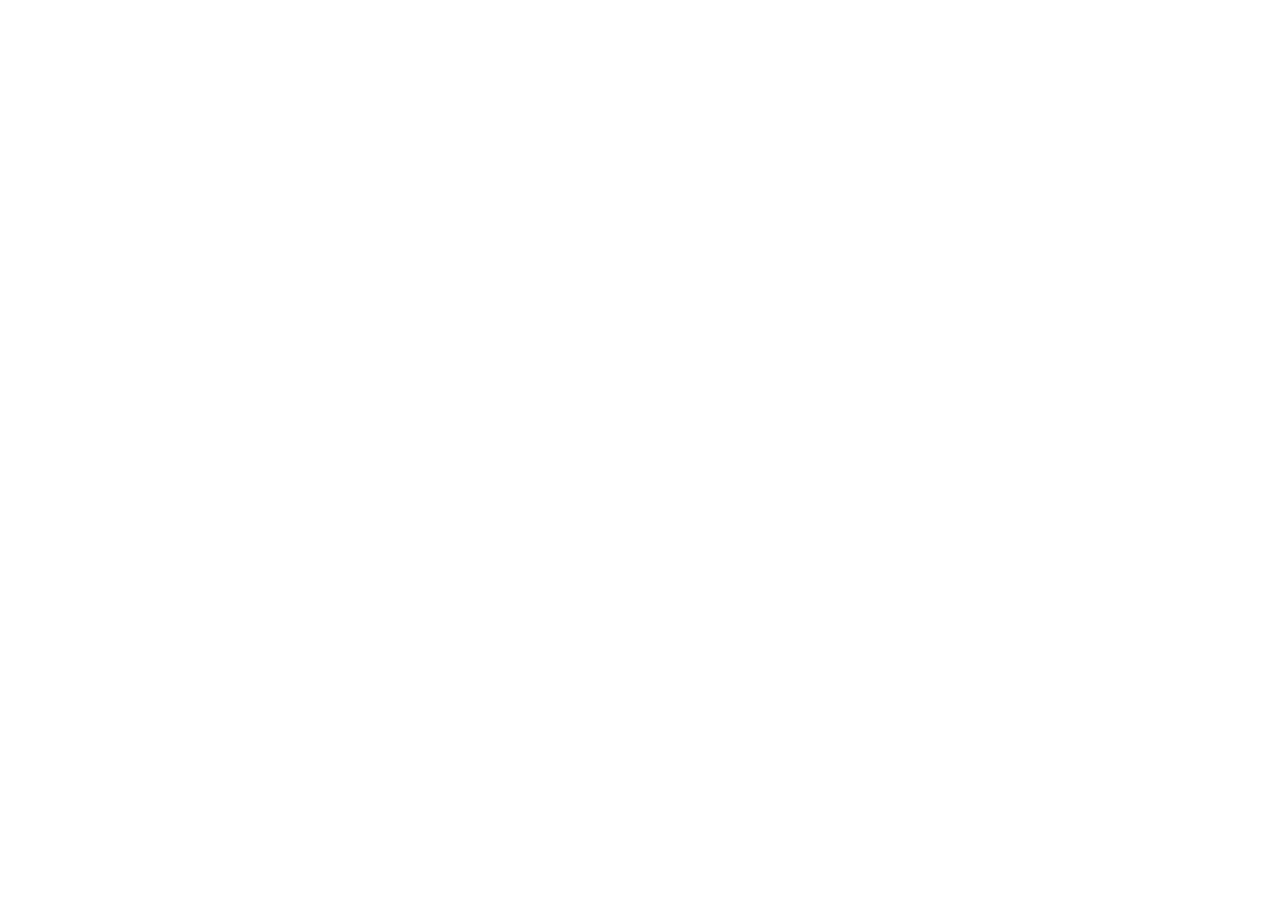
==== commit da944e84: "Add files via upload" ====
--- a/index.html
+++ b/index.html
@@ -1,2015 +1,14 @@
-<!DOCTYPE html>
+<!doctype html>
 <html lang="th">
-
-<head>
-  <meta charset="UTF-8">
-  <meta name="viewport" content="width=device-width, initial-scale=1.0">
-  <title>ทำเนียบคณะกรรมการและโครงการ | Interact Club of Bangpakokwittayakom</title>
-  <meta name="description"
-    content="ทำเนียบคณะกรรมการบริหารและสรุปโครงการสโมสรอินเทอร์แรคท์ โรงเรียนบางปะกอกวิทยาคม รุ่นที่ 9 ประจำปี 2568–2569 ในอุปถัมภ์สโมสรโรตารีราษฎร์บูรณะ">
-  <link rel="preconnect" href="https://fonts.googleapis.com">
-  <link rel="preconnect" href="https://fonts.gstatic.com" crossorigin>
-  <link
-    href="https://fonts.googleapis.com/css2?family=Kanit:wght@400;500;600;700&family=Prompt:wght@400;500;600;700&family=IBM+Plex+Mono:wght@500;600&display=swap"
-    rel="stylesheet">
-  <style>
-    :root {
-      --ink: #0F1A30;
-      --ink-2: #1E2D4A;
-      --gold: #967226;
-      --gold-light: #D4AF37;
-      --gold-glow: rgba(212, 175, 55, 0.15);
-      --rose: #9E3B54;
-      --moss: #3B6E47;
-      --paper: #F4F2EC;
-      --paper-2: #EAE6DB;
-      --surface: #FFFFFF;
-      --line: #E2DDD0;
-      --line-strong: #C8C1AF;
-      --text: #1F242E;
-      --text-mute: #5C6270;
-      --text-mute-2: #807B6D;
-      --wrap: 1152px;
-      --shadow-sm: 0 4px 12px rgba(15, 26, 48, 0.04);
-      --shadow-md: 0 10px 25px rgba(15, 26, 48, 0.07);
-      --shadow-lg: 0 18px 40px rgba(15, 26, 48, 0.12);
-      --radius: 12px;
-    }
-
-    * {
-      box-sizing: border-box;
-    }
-
-    html {
-      scroll-behavior: smooth;
-    }
-
-    html {
-      overflow-x: hidden;
-    }
-
-    body {
-      margin: 0;
-      background: var(--paper);
-      color: var(--text);
-      font-family: 'Prompt', 'Noto Sans Thai', sans-serif;
-      font-size: 16px;
-      line-height: 1.8;
-      -webkit-font-smoothing: antialiased;
-      position: relative;
-      overflow-x: hidden;
-    }
-
-    body::before {
-      content: "";
-      position: fixed;
-      inset: 0;
-      pointer-events: none;
-      z-index: 1;
-      opacity: .3;
-      mix-blend-mode: multiply;
-      background-image: url("data:image/svg+xml;utf8,<svg xmlns='http://www.w3.org/2000/svg' width='140' height='140'><filter id='n'><feTurbulence type='fractalNoise' baseFrequency='0.8' numOctaves='2' stitchTiles='stitch'/><feColorMatrix type='matrix' values='0 0 0 0 0  0 0 0 0 0  0 0 0 0 0  0 0 0 0.035 0'/></filter><rect width='100%25' height='100%25' filter='url(%23n)'/></svg>");
-    }
-
-    h1,
-    h2,
-    h3,
-    h4 {
-      font-family: 'Kanit', 'Noto Sans Thai', sans-serif;
-      font-weight: 600;
-      margin: 0;
-      color: var(--ink);
-      letter-spacing: -0.01em;
-    }
-
-    a {
-      color: inherit;
-    }
-
-    .wrap {
-      max-width: var(--wrap);
-      margin: 0 auto;
-      padding: 0 24px;
-      position: relative;
-      z-index: 2;
-    }
-
-    img {
-      display: block;
-      max-width: 100%;
-      height: auto;
-    }
-
-    ::selection {
-      background: var(--gold-light);
-      color: var(--ink);
-    }
-
-    a:focus-visible,
-    button:focus-visible,
-    .nav-toggle:focus-visible {
-      outline: 2px solid var(--gold);
-      outline-offset: 3px;
-    }
-
-    /* จัดการเฮดเดอร์และตราโรงเรียนด้านบนซ้ายใหม่ให้ไม่ชนกันบนมือถือ */
-    .site-top-container {
-      background: rgba(15, 26, 48, 0.95);
-      backdrop-filter: blur(12px);
-      -webkit-backdrop-filter: blur(12px);
-      position: sticky;
-      top: 0;
-      z-index: 40;
-      border-bottom: 1px solid rgba(212, 175, 55, 0.3);
-      box-shadow: 0 4px 25px rgba(0, 0, 0, 0.15);
-    }
-
-    .site-bar {
-      display: flex;
-      align-items: center;
-      justify-content: space-between;
-      gap: 12px;
-      padding: 12px 0;
-    }
-
-    .brand-group {
-      display: flex;
-      align-items: center;
-      gap: 12px;
-      min-width: 0;
-    }
-
-    .top-left-seal {
-      width: 44px;
-      height: 44px;
-      border-radius: 50%;
-      background: var(--surface);
-      border: 2px solid var(--gold-light);
-      box-shadow: 0 2px 8px rgba(0, 0, 0, 0.2);
-      display: flex;
-      align-items: center;
-      justify-content: center;
-      overflow: hidden;
-      flex: none;
-    }
-
-    .top-left-seal img {
-      width: 85%;
-      height: 85%;
-      object-fit: contain;
-    }
-
-    .brand {
-      display: flex;
-      align-items: center;
-      gap: 12px;
-      text-decoration: none;
-      min-width: 0;
-    }
-
-    .seal {
-      height: 40px;
-      width: auto;
-      flex: none;
-      object-fit: contain;
-      filter: drop-shadow(0 2px 4px rgba(0, 0, 0, 0.2));
-    }
-
-    .brand-text {
-      min-width: 0;
-    }
-
-    .brand-text .en {
-      font-family: 'IBM Plex Mono', 'Prompt', 'Noto Sans Thai', sans-serif;
-      font-size: 10px;
-      letter-spacing: .06em;
-      text-transform: uppercase;
-      color: var(--gold-light);
-      font-weight: 600;
-      display: block;
-      white-space: nowrap;
-      overflow: hidden;
-      text-overflow: ellipsis;
-    }
-
-    .brand-text .th {
-      font-family: 'Kanit', 'Noto Sans Thai', sans-serif;
-      font-size: 15px;
-      font-weight: 600;
-      color: #FFFFFF;
-      display: block;
-      white-space: nowrap;
-      overflow: hidden;
-      text-overflow: ellipsis;
-    }
-
-    nav.site-nav {
-      display: flex;
-      gap: 8px;
-      font-size: 14px;
-    }
-
-    nav.site-nav a {
-      text-decoration: none;
-      color: #D5D9E2;
-      padding: 6px 12px;
-      border-radius: 6px;
-      transition: all .2s ease;
-      white-space: nowrap;
-    }
-
-    nav.site-nav a:hover {
-      color: #FFFFFF;
-      background: rgba(255, 255, 255, 0.08);
-    }
-
-    .nav-toggle {
-      display: none;
-      background: none;
-      border: 1px solid rgba(255, 255, 255, .3);
-      color: #fff;
-      width: 38px;
-      height: 38px;
-      border-radius: 6px;
-      cursor: pointer;
-      flex: none;
-    }
-
-    .nav-toggle span {
-      display: block;
-      width: 16px;
-      height: 1.5px;
-      background: #fff;
-      margin: 3.5px auto;
-    }
-
-    .eyebrow {
-      font-family: 'IBM Plex Mono', 'Prompt', 'Noto Sans Thai', sans-serif;
-      font-size: 12px;
-      letter-spacing: .035em;
-      text-transform: uppercase;
-      color: var(--gold);
-      display: flex;
-      align-items: baseline;
-      gap: 12px;
-      font-weight: 600;
-    }
-
-    .eyebrow .rn {
-      font-family: 'Kanit', 'Noto Sans Thai', sans-serif;
-      font-style: italic;
-      font-size: 15px;
-      color: var(--text-mute-2);
-    }
-
-    .section-head {
-      position: relative;
-      padding-bottom: 16px;
-      margin-bottom: 12px;
-    }
-
-    .section-head::after {
-      content: "";
-      position: absolute;
-      left: 0;
-      bottom: 0;
-      width: 48px;
-      height: 3px;
-      background: var(--gold);
-      border-radius: 2px;
-    }
-
-    .section-head::before {
-      content: "";
-      position: absolute;
-      left: 0;
-      bottom: 0;
-      width: 100%;
-      height: 1px;
-      background: var(--line-strong);
-    }
-
-    h2.title {
-      font-size: clamp(24px, 3vw, 32px);
-      margin-top: 16px;
-      max-width: 660px;
-    }
-
-    p.desc {
-      color: var(--text-mute);
-      max-width: 600px;
-      margin-top: 14px;
-      font-size: 15px;
-    }
-
-    .reveal {
-      opacity: 0;
-      transform: translateY(16px);
-      transition: opacity .7s ease, transform .7s ease;
-    }
-
-    .reveal.is-in {
-      opacity: 1;
-      transform: translateY(0);
-    }
-
-    @media (prefers-reduced-motion:reduce) {
-      html {
-        scroll-behavior: auto;
-      }
-
-      .reveal {
-        opacity: 1;
-        transform: none;
-        transition: none;
-      }
-    }
-
-    .hero {
-      padding: 60px 0 40px;
-      overflow: hidden;
-      position: relative;
-      background: linear-gradient(180deg, rgba(15, 26, 48, 0.03) 0%, rgba(244, 242, 236, 0) 100%);
-    }
-
-    .hero::after {
-      content: "";
-      position: absolute;
-      top: -120px;
-      right: -160px;
-      width: 420px;
-      height: 420px;
-      border-radius: 50%;
-      background: radial-gradient(circle, var(--gold-glow) 0%, rgba(212, 175, 55, 0) 70%);
-      pointer-events: none;
-      z-index: 0;
-    }
-
-    .hero-inner {
-      position: relative;
-    }
-
-    .hero-num {
-      position: absolute;
-      top: -40px;
-      right: -8px;
-      font-family: 'Kanit', 'Noto Sans Thai', sans-serif;
-      font-weight: 400;
-      font-style: italic;
-      font-size: min(220px, 24vw);
-      line-height: 1;
-      color: var(--ink);
-      opacity: .05;
-      pointer-events: none;
-      z-index: 0;
-      user-select: none;
-    }
-
-    .hero .kicker {
-      font-family: 'IBM Plex Mono', 'Prompt', 'Noto Sans Thai', sans-serif;
-      font-size: 12px;
-      letter-spacing: .035em;
-      text-transform: uppercase;
-      color: var(--gold);
-      margin-bottom: 16px;
-      display: flex;
-      align-items: center;
-      gap: 12px;
-      font-weight: 600;
-    }
-
-    .hero .kicker::before {
-      content: "";
-      width: 26px;
-      height: 2px;
-      background: var(--gold);
-    }
-
-    .hero h1 {
-      font-size: clamp(26px, 4vw, 44px);
-      line-height: 1.35;
-      max-width: 820px;
-      position: relative;
-      z-index: 1;
-    }
-
-    .hero .sub {
-      font-family: 'IBM Plex Mono', 'Prompt', 'Noto Sans Thai', sans-serif;
-      font-size: 12px;
-      letter-spacing: .04em;
-      color: var(--text-mute);
-      margin-top: 14px;
-      position: relative;
-      z-index: 1;
-    }
-
-    .hero p.lede {
-      max-width: 640px;
-      color: var(--ink-2);
-      margin-top: 18px;
-      font-size: 15px;
-      position: relative;
-      z-index: 1;
-    }
-
-    .stat-strip {
-      margin-top: 36px;
-      display: grid;
-      grid-template-columns: repeat(4, 1fr);
-      background: var(--surface);
-      border-radius: var(--radius);
-      border: 1px solid var(--line);
-      box-shadow: var(--shadow-sm);
-      overflow: hidden;
-      position: relative;
-      z-index: 1;
-    }
-
-    .stat-strip .cell {
-      padding: 20px;
-      border-right: 1px solid var(--line);
-      position: relative;
-      transition: background-color .3s;
-    }
-
-    .stat-strip .cell:last-child {
-      border-right: none;
-    }
-
-    .stat-strip .cell::before {
-      content: "";
-      position: absolute;
-      top: 0;
-      left: 0;
-      width: 100%;
-      height: 3px;
-      background: transparent;
-      transition: background .3s;
-    }
-
-    .stat-strip .cell:hover::before {
-      background: var(--gold-light);
-    }
-
-    .stat-strip .num {
-      font-family: 'Kanit', 'Noto Sans Thai', sans-serif;
-      font-size: 24px;
-      font-weight: 700;
-      color: var(--ink);
-    }
-
-    .stat-strip .label {
-      font-family: 'IBM Plex Mono', 'Prompt', 'Noto Sans Thai', sans-serif;
-      font-size: 11px;
-      letter-spacing: .05em;
-      color: var(--text-mute);
-      margin-top: 4px;
-    }
-
-    section.block {
-      padding: 60px 0;
-      position: relative;
-    }
-
-    /* Memory photo rope — clean layout, no overlap, full photos visible */
-    .photo-chain-wrap {
-      position: relative;
-      margin-top: 72px;
-      padding: 54px 0 72px;
-      border-top: 1px dashed var(--line-strong);
-      display: flex;
-      flex-direction: column;
-      align-items: center;
-      isolation: isolate;
-    }
-
-    .photo-chain-kicker {
-      position: relative;
-      z-index: 10;
-      margin: 0 0 30px;
-      font-family: 'IBM Plex Mono', 'Prompt', 'Noto Sans Thai', sans-serif;
-      font-size: 12px;
-      letter-spacing: .06em;
-      text-transform: uppercase;
-      color: var(--gold);
-      font-weight: 600;
-      display: flex;
-      align-items: center;
-      gap: 10px;
-    }
-
-    .photo-chain-kicker::before,
-    .photo-chain-kicker::after {
-      content: "";
-      width: 28px;
-      height: 1px;
-      background: var(--gold);
-    }
-
-    .photo-chain {
-      position: relative;
-      width: min(100%, 900px);
-      padding: 68px 20px 82px;
-      display: grid;
-      grid-template-columns: minmax(0, 1fr) minmax(0, 1fr);
-      grid-template-areas:
-        "one two"
-        "three four";
-      column-gap: clamp(70px, 11vw, 150px);
-      row-gap: 92px;
-      align-items: start;
-      box-sizing: border-box;
-    }
-
-    .photo-chain .chain-label {
-      position: absolute;
-      z-index: 12;
-      user-select: none;
-      pointer-events: none;
-      font-family: 'IBM Plex Mono', 'Prompt', monospace;
-      font-style: italic;
-      font-weight: 700;
-      font-size: 30px;
-      line-height: 1;
-      text-shadow: 0 2px 7px rgba(0, 0, 0, .12);
-    }
-
-    /* สีชมพูเฉพาะ start / end */
-    .photo-chain .chain-label.lbl-start,
-    .photo-chain .chain-label.lbl-end {
-      color: #e96b9a;
-    }
-
-    .photo-chain .chain-label.lbl-start {
-      top: 16px;
-      left: 12px;
-      transform: rotate(-7deg);
-    }
-
-    .photo-chain .chain-label.lbl-end {
-      right: 12px;
-      bottom: 18px;
-      transform: rotate(-5deg);
-    }
-
-    /* เชือกอยู่ด้านหลังรูป ไม่ดัน layout และไม่ทำให้เนื้อหาด้านล่างซ้อน */
-    .photo-chain svg.chain-lines {
-      position: absolute;
-      inset: 0;
-      width: 100%;
-      height: 100%;
-      z-index: 1;
-      pointer-events: none;
-      overflow: visible;
-    }
-
-    .rope-shadow {
-      fill: none;
-      stroke: rgba(42, 29, 18, .22);
-      stroke-width: 2.8;
-      stroke-linecap: round;
-      stroke-linejoin: round;
-      transform: translate(1.5px, 2px);
-    }
-
-    .rope-main {
-      fill: none;
-      stroke: #956a42;
-      stroke-width: 2.45;
-      stroke-linecap: round;
-      stroke-linejoin: round;
-    }
-
-    .rope-highlight {
-      fill: none;
-      stroke: rgba(239, 213, 176, .9);
-      stroke-width: .72;
-      stroke-linecap: round;
-      stroke-dasharray: 1.4 2.7;
-    }
-
-    .rope-knot {
-      fill: #a87848;
-      stroke: #694622;
-      stroke-width: .45;
-    }
-
-    .chain-box {
-      position: relative;
-      z-index: 5;
-      width: 100%;
-      min-width: 0;
-      box-sizing: border-box;
-      padding: 12px 12px 54px;
-      margin: 0;
-      border: 1px solid rgba(35, 25, 17, .13);
-      border-radius: 2px;
-      background: linear-gradient(135deg, rgba(255, 255, 255, .99), rgba(247, 243, 234, .99));
-      box-shadow: 0 4px 7px rgba(35, 25, 17, .13), 0 16px 28px rgba(35, 25, 17, .15);
-      cursor: zoom-in;
-      appearance: none;
-      -webkit-appearance: none;
-      font: inherit;
-      color: inherit;
-      transition: transform .3s cubic-bezier(.16, 1, .3, 1), box-shadow .3s ease;
-    }
-
-    .chain-box::before {
-      content: "";
-      position: absolute;
-      top: -10px;
-      left: 50%;
-      width: 38px;
-      height: 15px;
-      transform: translateX(-50%) rotate(-2deg);
-      background: rgba(235, 218, 177, .82);
-      box-shadow: 0 1px 2px rgba(0, 0, 0, .13);
-      z-index: 7;
-    }
-
-    .chain-box img {
-      display: block;
-      width: 100%;
-      height: auto;
-      max-width: 100%;
-      object-fit: contain;
-      object-position: center;
-      border: 1px solid rgba(0, 0, 0, .08);
-      background: #eeeae2;
-      box-shadow: inset 0 0 0 1px rgba(255, 255, 255, .35);
-    }
-
-    .polaroid-caption {
-      position: absolute;
-      left: 12px;
-      right: 12px;
-      bottom: 16px;
-      text-align: center;
-      font-family: 'Kanit', 'Noto Sans Thai', sans-serif;
-      font-size: 15px;
-      font-weight: 600;
-      color: #55483d;
-      line-height: 1.2;
-      pointer-events: none;
-      white-space: nowrap;
-    }
-
-    .cb-1 {
-      grid-area: one;
-      transform: rotate(-4deg);
-    }
-
-    .cb-2 {
-      grid-area: two;
-      transform: rotate(4deg);
-    }
-
-    .cb-3 {
-      grid-area: three;
-      transform: rotate(3deg);
-    }
-
-    .cb-4 {
-      grid-area: four;
-      transform: rotate(-4deg);
-    }
-
-    .chain-box:hover {
-      z-index: 20;
-      box-shadow: 0 8px 13px rgba(35, 25, 17, .17), 0 24px 42px rgba(35, 25, 17, .24);
-    }
-
-    .chain-box.cb-1:hover {
-      transform: rotate(-1deg) scale(1.035);
-    }
-
-    .chain-box.cb-2:hover {
-      transform: rotate(1deg) scale(1.035);
-    }
-
-    .chain-box.cb-3:hover {
-      transform: rotate(-1deg) scale(1.035);
-    }
-
-    .chain-box.cb-4:hover {
-      transform: rotate(1deg) scale(1.035);
-    }
-
-    .photo-lightbox {
-      position: fixed;
-      inset: 0;
-      z-index: 1200;
-      display: flex;
-      align-items: center;
-      justify-content: center;
-      padding: 24px;
-      box-sizing: border-box;
-      background: rgba(12, 17, 29, .90);
-      backdrop-filter: blur(10px);
-      opacity: 0;
-      pointer-events: none;
-      transition: opacity .25s ease;
-    }
-
-    .photo-lightbox.active {
-      opacity: 1;
-      pointer-events: auto;
-    }
-
-    .photo-lightbox-card {
-      position: relative;
-      width: min(94vw, 1000px);
-      max-height: 92vh;
-      padding: 18px 18px 70px;
-      box-sizing: border-box;
-      background: #fff;
-      box-shadow: 0 30px 80px rgba(0, 0, 0, .45);
-      transform: scale(.96);
-      transition: transform .25s ease;
-    }
-
-    .photo-lightbox.active .photo-lightbox-card {
-      transform: scale(1);
-    }
-
-    .photo-lightbox img {
-      display: block;
-      width: 100%;
-      max-width: 100%;
-      max-height: 78vh;
-      object-fit: contain;
-      object-position: center;
-      background: #eee;
-    }
-
-    .photo-lightbox-caption {
-      position: absolute;
-      left: 18px;
-      right: 18px;
-      bottom: 18px;
-      text-align: center;
-      font-family: 'Kanit', 'Noto Sans Thai', sans-serif;
-      font-size: 18px;
-      font-weight: 600;
-      color: #4d4035;
-    }
-
-    .photo-lightbox-close {
-      position: absolute;
-      top: -14px;
-      right: -14px;
-      width: 38px;
-      height: 38px;
-      border: 0;
-      border-radius: 50%;
-      background: #e96b9a;
-      color: #fff;
-      font-size: 20px;
-      line-height: 1;
-      cursor: pointer;
-      box-shadow: 0 5px 15px rgba(0, 0, 0, .25);
-      z-index: 5;
-    }
-
-    @media (max-width: 680px) {
-      .photo-chain {
-        width: 100%;
-        padding: 58px 8px 70px;
-        column-gap: 48px;
-        row-gap: 70px;
-      }
-
-      .chain-box {
-        padding: 8px 8px 46px;
-      }
-
-      .polaroid-caption {
-        left: 8px;
-        right: 8px;
-        bottom: 12px;
-        font-size: 12px;
-      }
-
-      .photo-chain .chain-label {
-        font-size: 24px;
-      }
-    }
-
-    @media (max-width: 480px) {
-      .photo-chain {
-        grid-template-columns: 1fr;
-        grid-template-areas:
-          "one"
-          "two"
-          "three"
-          "four";
-        row-gap: 58px;
-        padding: 58px 28px 68px;
-      }
-
-      .chain-box {
-        width: 100%;
-        max-width: 360px;
-        justify-self: center;
-        padding: 7px 7px 42px;
-      }
-
-      .polaroid-caption {
-        font-size: 11px;
-        bottom: 10px;
-      }
-
-      .photo-chain .chain-label {
-        font-size: 21px;
-      }
-
-      .photo-chain .chain-label.lbl-start {
-        left: 6px;
-      }
-
-      .photo-chain .chain-label.lbl-end {
-        right: 6px;
-      }
-
-      .photo-lightbox {
-        padding: 14px;
-      }
-    }
-
-    .about-grid {
-      margin-top: 36px;
-      display: grid;
-      grid-template-columns: 1.25fr 1fr;
-      gap: 40px;
-    }
-
-    .about-grid .copy p {
-      color: var(--ink-2);
-      margin: 0 0 16px;
-    }
-
-    .quote-mark {
-      font-family: 'Kanit', 'Noto Sans Thai', sans-serif;
-      font-style: italic;
-      font-size: 48px;
-      color: var(--gold-light);
-      line-height: .6;
-      display: block;
-      margin-bottom: 6px;
-    }
-
-    .info-panel {
-      position: relative;
-      border-radius: var(--radius);
-      border: 1px solid var(--line-strong);
-      background: var(--surface);
-      padding: 28px;
-      box-shadow: var(--shadow-md);
-      overflow: hidden;
-    }
-
-    .info-panel::before {
-      content: "";
-      position: absolute;
-      top: 0;
-      left: 0;
-      right: 0;
-      height: 4px;
-      background: linear-gradient(90deg, var(--ink) 0%, var(--gold-light) 100%);
-      border-radius: var(--radius) var(--radius) 0 0;
-    }
-
-    .info-head {
-      position: relative;
-      z-index: 1;
-      font-family: 'Kanit', 'Noto Sans Thai', sans-serif;
-      font-size: 17px;
-      font-weight: 600;
-      color: var(--ink);
-      padding-bottom: 12px;
-      margin-bottom: 16px;
-      border-bottom: 1px solid var(--line);
-      display: flex;
-      align-items: center;
-      gap: 8px;
-    }
-
-    .info-head::before {
-      content: "★";
-      color: var(--gold);
-      font-size: 16px;
-    }
-
-    .info-list {
-      position: relative;
-      z-index: 1;
-      margin: 0;
-      display: flex;
-      flex-direction: column;
-      gap: 14px;
-    }
-
-    .info-item {
-      display: flex;
-      flex-direction: column;
-      gap: 2px;
-      padding-bottom: 14px;
-      border-bottom: 1px dashed var(--line);
-    }
-
-    .info-item:last-child {
-      border-bottom: none;
-      padding-bottom: 0;
-    }
-
-    .info-item dt {
-      margin: 0;
-      font-family: 'IBM Plex Mono', 'Prompt', 'Noto Sans Thai', sans-serif;
-      font-size: 11px;
-      letter-spacing: .03em;
-      text-transform: uppercase;
-      color: var(--text-mute);
-      font-weight: 600;
-    }
-
-    .info-item dd {
-      margin: 0;
-      font-family: 'Kanit', 'Noto Sans Thai', sans-serif;
-      font-weight: 600;
-      font-size: 15px;
-      color: var(--ink);
-      line-height: 1.4;
-    }
-
-    .advisor-plate {
-      margin-top: 30px;
-      border-radius: var(--radius);
-      display: flex;
-      align-items: center;
-      gap: 20px;
-      padding: 20px 24px;
-      background: linear-gradient(135deg, var(--ink) 0%, var(--ink-2) 100%);
-      color: #fff;
-      box-shadow: var(--shadow-md);
-      border: 1px solid rgba(212, 175, 55, 0.2);
-    }
-
-    .advisor-plate .badge {
-      font-family: 'IBM Plex Mono', 'Prompt', 'Noto Sans Thai', sans-serif;
-      font-size: 11px;
-      letter-spacing: .08em;
-      text-transform: uppercase;
-      color: var(--gold-light);
-      border: 1px solid var(--gold-light);
-      background: var(--gold-glow);
-      padding: 6px 12px;
-      border-radius: 4px;
-      flex: none;
-      font-weight: 600;
-    }
-
-    .advisor-plate .nm {
-      font-family: 'Kanit', 'Noto Sans Thai', sans-serif;
-      font-weight: 600;
-      font-size: 18px;
-      color: #fff;
-    }
-
-    .advisor-plate .role {
-      color: #C9CCD6;
-      font-size: 13.5px;
-      margin-top: 2px;
-    }
-
-    .member-grid {
-      margin-top: 30px;
-      display: grid;
-      grid-template-columns: repeat(auto-fill, minmax(220px, 1fr));
-      gap: 20px;
-    }
-
-    .m-card {
-      background: var(--surface);
-      border-radius: var(--radius);
-      overflow: hidden;
-      border: 1px solid var(--line);
-      box-shadow: var(--shadow-sm);
-      display: flex;
-      flex-direction: column;
-      transition: all .3s cubic-bezier(0.16, 1, 0.3, 1);
-    }
-
-    .m-card:hover {
-      transform: translateY(-4px);
-      box-shadow: var(--shadow-lg);
-      border-color: var(--gold-light);
-    }
-
-    .m-plate {
-      position: relative;
-      aspect-ratio: 4/5;
-      background: var(--paper-2);
-      display: flex;
-      align-items: center;
-      justify-content: center;
-      overflow: hidden;
-      border-bottom: 2px solid var(--gold);
-    }
-
-    .m-plate img {
-      width: 100%;
-      height: 100%;
-      object-fit: cover;
-      transition: transform .5s;
-    }
-
-    .m-card:hover .m-plate img {
-      transform: scale(1.05);
-    }
-
-    .m-initial {
-      display: none;
-      font-family: 'Kanit', 'Noto Sans Thai', sans-serif;
-      font-weight: 600;
-      font-size: 42px;
-      color: var(--gold);
-      background: linear-gradient(135deg, var(--paper-2) 0%, var(--paper) 100%);
-    }
-
-    .m-plate.no-img {
-      background: linear-gradient(135deg, var(--paper-2) 0%, var(--paper) 100%);
-    }
-
-    .m-plate.no-img .m-initial {
-      display: flex;
-      align-items: center;
-      justify-content: center;
-      width: 100%;
-      height: 100%;
-    }
-
-    .m-idx {
-      position: absolute;
-      top: 10px;
-      right: 10px;
-      background: rgba(15, 26, 48, 0.82);
-      padding: 3px 6px;
-      border-radius: 4px;
-      font-family: 'IBM Plex Mono', 'Prompt', 'Noto Sans Thai', sans-serif;
-      font-size: 10.5px;
-      font-weight: 600;
-      letter-spacing: .05em;
-      color: #fff;
-      z-index: 2;
-      backdrop-filter: blur(4px);
-    }
-
-    .m-body {
-      padding: 16px;
-      display: flex;
-      flex-direction: column;
-      gap: 6px;
-      flex: 1;
-    }
-
-    .m-role {
-      font-family: 'IBM Plex Mono', 'Prompt', 'Noto Sans Thai', sans-serif;
-      font-size: 11px;
-      letter-spacing: .04em;
-      color: var(--gold);
-      font-weight: 600;
-      text-transform: uppercase;
-    }
-
-    .m-name {
-      font-family: 'Kanit', 'Noto Sans Thai', sans-serif;
-      font-weight: 600;
-      font-size: 16px;
-      color: var(--ink);
-      line-height: 1.35;
-    }
-
-    .m-nick {
-      font-size: 13px;
-      color: var(--text-mute);
-    }
-
-    .p-group-title {
-      font-family: 'Kanit', 'Noto Sans Thai', sans-serif;
-      font-size: 20px;
-      color: var(--ink-2);
-      margin-top: 40px;
-      padding-bottom: 6px;
-      position: relative;
-      display: inline-block;
-    }
-
-    .p-group-title::after {
-      content: "";
-      position: absolute;
-      bottom: 0;
-      left: 0;
-      width: 100%;
-      height: 2px;
-      background: var(--gold);
-    }
-
-    .p-grid {
-      display: grid;
-      grid-template-columns: repeat(auto-fill, minmax(280px, 1fr));
-      gap: 24px;
-      margin-top: 20px;
-    }
-
-    .p-card {
-      background: var(--surface);
-      border-radius: var(--radius);
-      overflow: hidden;
-      border: 1px solid var(--line);
-      box-shadow: var(--shadow-sm);
-      display: flex;
-      flex-direction: column;
-      transition: all .3s cubic-bezier(0.16, 1, 0.3, 1);
-      cursor: pointer;
-      position: relative;
-    }
-
-    .p-card:hover {
-      transform: translateY(-4px);
-      box-shadow: var(--shadow-lg);
-      border-color: var(--gold-light);
-    }
-
-    .p-card::after {
-      content: "🔍 กดเพื่อดูรายละเอียด";
-      position: absolute;
-      top: 10px;
-      left: 10px;
-      background: rgba(15, 26, 48, 0.85);
-      color: #fff;
-      font-size: 11px;
-      padding: 4px 10px;
-      border-radius: 20px;
-      font-weight: 500;
-      opacity: 0;
-      transition: opacity 0.3s ease;
-      backdrop-filter: blur(4px);
-    }
-
-    .p-card:hover::after {
-      opacity: 1;
-    }
-
-    .p-img {
-      width: 100%;
-      height: 200px;
-      object-fit: cover;
-      background: var(--paper-2);
-      border-bottom: 3px solid var(--gold);
-      transition: transform .5s;
-      display: block;
-    }
-
-    .p-card:hover .p-img {
-      transform: scale(1.04);
-    }
-
-    .p-card {
-      isolation: isolate;
-    }
-
-    .p-card>.p-img {
-      z-index: 0;
-    }
-
-    .p-content {
-      padding: 20px;
-      display: flex;
-      flex-direction: column;
-      flex-grow: 1;
-    }
-
-    .p-date {
-      font-family: 'IBM Plex Mono', 'Prompt', sans-serif;
-      font-size: 11px;
-      color: var(--gold);
-      background: var(--paper);
-      border: 1px solid var(--line);
-      padding: 3px 10px;
-      border-radius: 20px;
-      width: fit-content;
-      margin-bottom: 12px;
-      font-weight: 600;
-      letter-spacing: .02em;
-    }
-
-    .p-title {
-      font-family: 'Kanit', 'Noto Sans Thai', sans-serif;
-      font-weight: 600;
-      font-size: 17px;
-      color: var(--ink);
-      margin-bottom: 10px;
-      line-height: 1.35;
-    }
-
-    .p-desc {
-      font-size: 14px;
-      color: var(--ink-2);
-      line-height: 1.6;
-    }
-
-    .p-highlight {
-      margin-top: auto;
-      padding-top: 12px;
-      font-size: 13px;
-      color: var(--moss);
-      font-weight: 600;
-      display: flex;
-      align-items: flex-start;
-      gap: 6px;
-      border-top: 1px dashed var(--line);
-    }
-
-    /* Modal */
-    .modal-overlay {
-      position: fixed;
-      inset: 0;
-      background: rgba(15, 26, 48, 0.85);
-      backdrop-filter: blur(8px);
-      z-index: 1000;
-      display: flex;
-      align-items: center;
-      justify-content: center;
-      padding: 16px;
-      opacity: 0;
-      pointer-events: none;
-      transition: opacity 0.3s ease;
-    }
-
-    .modal-overlay.active {
-      opacity: 1;
-      pointer-events: auto;
-    }
-
-    .modal-container {
-      background: var(--surface);
-      width: 100%;
-      max-width: 700px;
-      max-height: 90vh;
-      border-radius: 16px;
-      overflow-y: auto;
-      box-shadow: 0 25px 50px rgba(0, 0, 0, 0.3);
-      border: 2px solid var(--gold-light);
-      display: flex;
-      flex-direction: column;
-      transform: scale(0.95);
-      transition: transform 0.3s ease;
-    }
-
-    .modal-overlay.active .modal-container {
-      transform: scale(1);
-    }
-
-    .modal-header {
-      padding: 16px 20px;
-      background: var(--ink);
-      color: #fff;
-      display: flex;
-      align-items: center;
-      justify-content: space-between;
-      border-bottom: 3px solid var(--gold-light);
-    }
-
-    .modal-header h3 {
-      color: #fff;
-      font-size: 18px;
-    }
-
-    .modal-close {
-      background: var(--rose);
-      color: #fff;
-      border: none;
-      font-size: 14px;
-      font-weight: bold;
-      padding: 6px 12px;
-      border-radius: 6px;
-      cursor: pointer;
-      font-family: 'Kanit', sans-serif;
-    }
-
-    .modal-close:hover {
-      background: #822e44;
-    }
-
-    .modal-body {
-      padding: 24px;
-      display: flex;
-      flex-direction: column;
-      gap: 16px;
-    }
-
-    .modal-img {
-      width: 100%;
-      max-height: 350px;
-      object-fit: contain;
-      background: var(--paper-2);
-      border-radius: 8px;
-      border: 1px solid var(--line);
-    }
-
-    .modal-date {
-      font-size: 14px;
-      color: var(--gold);
-      font-weight: 600;
-      font-family: 'IBM Plex Mono', sans-serif;
-    }
-
-    .modal-title-text {
-      font-size: 20px;
-      color: var(--ink);
-      font-family: 'Kanit', sans-serif;
-      font-weight: 700;
-    }
-
-    .modal-desc-text {
-      font-size: 16px;
-      color: var(--ink-2);
-      line-height: 1.7;
-    }
-
-    .modal-highlight-text {
-      font-size: 15px;
-      color: var(--moss);
-      font-weight: 700;
-      background: rgba(59, 110, 71, 0.1);
-      padding: 10px 14px;
-      border-radius: 6px;
-      border-left: 4px solid var(--moss);
-    }
-
-    footer.site {
-      background: var(--ink);
-      color: #B0B7C6;
-      padding: 50px 0 24px;
-      position: relative;
-      border-top: 4px solid var(--gold);
-    }
-
-    .footer-grid {
-      display: grid;
-      grid-template-columns: 1fr;
-      gap: 30px;
-    }
-
-    footer.site h4 {
-      color: #fff;
-      font-size: 14px;
-    }
-
-    footer.site .brand-text .th {
-      font-size: 16px;
-      color: #FFFFFF;
-    }
-
-    footer.site p {
-      color: #A0A7B8;
-      font-size: 13px;
-      max-width: 100%;
-      margin-top: 8px;
-    }
-
-    .footer-bottom {
-      margin-top: 36px;
-      padding-top: 18px;
-      border-top: 1px solid rgba(255, 255, 255, 0.08);
-      display: flex;
-      justify-content: space-between;
-      flex-wrap: wrap;
-      gap: 10px;
-      font-family: 'IBM Plex Mono', 'Prompt', 'Noto Sans Thai', sans-serif;
-      font-size: 10.5px;
-      color: #788094;
-      letter-spacing: .03em;
-    }
-
-    @media (max-width:860px) {
-      .about-grid {
-        grid-template-columns: 1fr;
-        gap: 30px;
-      }
-
-      .stat-strip {
-        grid-template-columns: repeat(2, 1fr);
-      }
-
-      .stat-strip .cell {
-        border-right: none;
-        border-bottom: 1px solid var(--line);
-      }
-
-      .stat-strip .cell:nth-child(odd) {
-        border-right: 1px solid var(--line);
-      }
-
-      .hero-num {
-        font-size: 150px;
-        top: -20px;
-      }
-
-      nav.site-nav {
-        position: absolute;
-        top: 100%;
-        left: 0;
-        right: 0;
-        background: var(--ink);
-        flex-direction: column;
-        gap: 0;
-        padding: 8px 0;
-        border-top: 1px solid rgba(212, 175, 55, 0.3);
-        box-shadow: 0 10px 20px rgba(0, 0, 0, 0.2);
-        display: none;
-      }
-
-      nav.site-nav.open {
-        display: flex;
-      }
-
-      nav.site-nav a {
-        padding: 12px 24px;
-        border-radius: 0;
-        border-bottom: 1px solid rgba(255, 255, 255, .05);
-      }
-
-      .nav-toggle {
-        display: block;
-      }
-
-      section.block {
-        padding: 44px 0;
-      }
-
-      .hero {
-        padding: 40px 0 28px;
-      }
-
-      .member-grid {
-        grid-template-columns: repeat(auto-fill, minmax(150px, 1fr));
-        gap: 14px;
-      }
-
-      .p-grid {
-        grid-template-columns: 1fr;
-        gap: 18px;
-      }
-
-      .advisor-plate {
-        flex-direction: column;
-        align-items: flex-start;
-        gap: 10px;
-      }
-    }
-
-    @media (max-width: 480px) {
-      .wrap {
-        padding: 0 16px;
-      }
-
-      .brand-text .th {
-        font-size: 13px;
-      }
-
-      .brand-text .en {
-        font-size: 9px;
-      }
-
-      .top-left-seal {
-        width: 36px;
-        height: 36px;
-      }
-
-      .seal {
-        height: 32px;
-      }
-    }
-  </style>
+  <head>
+    <meta charset="UTF-8" />
+    <link rel="icon" type="image/png" href="/images/branding/logo.png" />
+    <meta name="viewport" content="width=device-width, initial-scale=1.0" />
+    <title>ทำเนียบคณะกรรมการและโครงการ | Interact Club of Bangpakokwittayakom</title>
+    <meta name="description" content="ทำเนียบคณะกรรมการบริหารและสรุปโครงการสโมสรอินเทอร์แรคท์ โรงเรียนบางปะกอกวิทยาคม รุ่นที่ 9 ประจำปี 2568–2569 ในอุปถัมภ์สโมสรโรตารีราษฎร์บูรณา" />
 </head>
-
-<body>
-
-  <header class="site-top-container">
-    <div class="wrap site-bar">
-      <div class="brand-group">
-        <div class="top-left-seal" title="ตราโรงเรียนบางปะกอกวิทยาคม">
-          <img src="logoschool.jpg" alt="ตราโรงเรียนบางปะกอกวิทยาคม">
-        </div>
-        <a class="brand" href="#top">
-          <img src="logo.png" class="seal" alt="ตราสโมสรอินเทอร์แรคท์">
-          <span class="brand-text">
-            <span class="en">Interact Club of BPK</span>
-            <span class="th">ทำเนียบคณะกรรมการบริหาร</span>
-          </span>
-        </a>
-      </div>
-      <button class="nav-toggle" id="navToggle" aria-label="เปิดเมนู" aria-expanded="false">
-        <span></span><span></span><span></span>
-      </button>
-      <nav class="site-nav" id="siteNav">
-        <a href="#committee">ทำเนียบคณะกรรมการ</a>
-        <a href="#projects">โครงการและกิจกรรม</a>
-        <a href="#about">เกี่ยวกับสโมสร</a>
-      </nav>
-    </div>
-  </header>
-
-  <main id="top">
-
-    <section class="hero">
-      <div class="wrap hero-inner">
-        <div class="hero-num" aria-hidden="true">09</div>
-        <div class="kicker">Rotary Year 2025–2026 · ปีบริหาร 2568–2569</div>
-        <h1>ทำเนียบคณะกรรมการบริหาร<br>และผลการดำเนินโครงการ<br>สโมสรอินเทอร์แรคท์โรงเรียนบางปะกอกวิทยาคม</h1>
-        <div class="sub">IN SPONSORSHIP OF ROTARY CLUB OF RAT BURANA · DISTRICT 3350, ROTARY INTERNATIONAL</div>
-        <p class="lede">ทำเนียบรายนามคณะกรรมการบริหาร รุ่นที่ 9
-          พร้อมสรุปผลการดำเนินโครงการและกิจกรรมบำเพ็ญประโยชน์ประจำปีบริหาร 2568–2569
-          จัดทำขึ้นเพื่อการอ้างอิงและเผยแพร่ต่อหน่วยงาน สถานศึกษา และผู้มีเกียรติที่เกี่ยวข้อง</p>
-
-        <div class="stat-strip">
-          <div class="cell">
-            <div class="num">รุ่นที่ 9</div>
-            <div class="label">ก่อตั้งปี 2560</div>
-          </div>
-          <div class="cell">
-            <div class="num">19 คน</div>
-            <div class="label">คณะกรรมการฯ</div>
-          </div>
-          <div class="cell">
-            <div class="num">ราษฎร์บูรณะ</div>
-            <div class="label">โรตารีอุปถัมภ์</div>
-          </div>
-          <div class="cell">
-            <div class="num">ภาค 3350</div>
-            <div class="label">โรตารีสากล</div>
-          </div>
-        </div>
-      </div>
-    </section>
-
-    <section class="block reveal" id="about">
-      <div class="wrap">
-        <div class="section-head">
-          <div class="eyebrow"><span class="rn">I.</span> เกี่ยวกับสโมสร</div>
-        </div>
-        <h2 class="title">สโมสรอินเทอร์แรคท์โรงเรียนบางปะกอกวิทยาคม</h2>
-        <div class="about-grid">
-          <div class="copy">
-            <span class="quote-mark">“</span>
-            <p>สโมสรอินเทอร์แรคท์โรงเรียนบางปะกอกวิทยาคม ก่อตั้งขึ้นเมื่อวันจันทร์ที่ 6 กุมภาพันธ์ พ.ศ. 2560
-              ภายใต้การอุปถัมภ์ของสโมสรโรตารีราษฎร์บูรณะ สังกัดภาค 3350 โรตารีสากล
-              เป็นสโมสรบำเพ็ญประโยชน์สำหรับเยาวชนอายุ 12–18 ปี มีวัตถุประสงค์เพื่อพัฒนาความเป็นผู้นำ คุณธรรมจริยธรรม
-              จิตสำนึกสาธารณะ และการบำเพ็ญประโยชน์ต่อชุมชนและสังคม</p>
-            <p>ตลอดระยะเวลา 9 รุ่นที่ผ่านมา สโมสรได้ดำเนินโครงการทั้งภายในและภายนอกโรงเรียนอย่างต่อเนื่อง
-              ร่วมมือกับสโมสรอินเทอร์แรคท์จากโรงเรียนต่าง ๆ ในภาค 3350
-              เพื่อส่งเสริมการบริการชุมชนและการทำงานเป็นทีมของเยาวชน</p>
-          </div>
-          <div class="info-panel">
-            <div class="info-head">ข้อมูลจดทะเบียนสโมสร (Official Registration)</div>
-            <dl class="info-list">
-              <div class="info-item">
-                <dt>ชื่อสโมสรภาษาอังกฤษ</dt>
-                <dd>Interact Club of Bangpakokwittayakom School</dd>
-              </div>
-              <div class="info-item">
-                <dt>สโมสรอุปถัมภ์</dt>
-                <dd>สโมสรโรตารีราษฎร์บูรณะ</dd>
-              </div>
-              <div class="info-item">
-                <dt>สังกัดภาค</dt>
-                <dd>ภาค 3350 โรตารีสากล</dd>
-              </div>
-              <div class="info-item">
-                <dt>วันก่อตั้งสโมสร</dt>
-                <dd>6 กุมภาพันธ์ 2560</dd>
-              </div>
-              <div class="info-item">
-                <dt>อาจารย์ที่ปรึกษา</dt>
-                <dd>คุณครูอนันตชัย จงสมจิตต์</dd>
-              </div>
-            </dl>
-          </div>
-        </div>
-      </div>
-    </section>
-
-    <section class="block reveal" id="committee">
-      <div class="wrap">
-        <div class="section-head">
-          <div class="eyebrow"><span class="rn">II.</span> คณะกรรมการบริหารสโมสร</div>
-        </div>
-        <h2 class="title">ทำเนียบคณะกรรมการบริหาร ประจำปี 2568–2569</h2>
-        <p class="desc">รายนาม ชื่อเล่น และช่องทางติดต่อของคณะกรรมการบริหารสโมสร รุ่นที่ 9</p>
-
-        <div class="advisor-plate">
-          <span class="badge">ที่ปรึกษาสโมสร</span>
-          <div>
-            <div class="nm">คุณครูอนันตชัย จงสมจิตต์</div>
-            <div class="role">อาจารย์ที่ปรึกษาสโมสรอินเทอร์แรคท์โรงเรียนบางปะกอกวิทยาคม</div>
-          </div>
-        </div>
-
-        <div class="member-grid" id="memberGrid"></div>
-
-        <div class="photo-chain-wrap reveal">
-          <div class="photo-chain-kicker"></div>
-          <div class="photo-chain" aria-label="ภาพความทรงจำตลอดปีบริหาร">
-            <span class="chain-label lbl-start">start</span>
-
-            <svg class="chain-lines" viewBox="0 0 100 100" preserveAspectRatio="none" aria-hidden="true">
-              <!-- เชือกพาดตามจุดแขวนของ Polaroid ทั้ง 4 ใบ -->
-              <!-- เส้นทาง: start → รูป 1 → รูป 2 → รูป 4 → รูป 3 → end -->
-              <path class="rope-shadow"
-                d="M8 8 C14 8 19 9 25 12 C38 18 61 18 75 12 C82 10 88 13 90 18 C92 28 86 38 78 43 C75 46 75 52 75 58 C75 65 69 69 61 68 C48 66 37 61 25 58 C18 56 12 60 10 66" />
-              <path class="rope-main"
-                d="M8 8 C14 8 19 9 25 12 C38 18 61 18 75 12 C82 10 88 13 90 18 C92 28 86 38 78 43 C75 46 75 52 75 58 C75 65 69 69 61 68 C48 66 37 61 25 58 C18 56 12 60 10 66" />
-              <!-- เส้นใยเล็ก ๆ ให้ดูเป็นเชือกจริง -->
-              <path class="rope-highlight"
-                d="M8 8 C14 8 19 9 25 12 C38 18 61 18 75 12 C82 10 88 13 90 18 C92 28 86 38 78 43 C75 46 75 52 75 58 C75 65 69 69 61 68 C48 66 37 61 25 58 C18 56 12 60 10 66" />
-              <!-- จุดแขวนตรงกึ่งกลางด้านบนของรูป -->
-            </svg>
-
-            <button class="chain-box cb-1" type="button" data-photo="ALL1.JPG" data-caption="2025 - 2026"
-              aria-label="เปิดรูป 2025 - 2026">
-              <img src="ALL2.JPG" alt="ภาพความทรงจำ 2025 - 2026" loading="lazy">
-              <span class="polaroid-caption">2025 - 2026</span>
-            </button>
-
-            <button class="chain-box cb-2" type="button" data-photo="ALL2.JPG" data-caption="2025 - 2026"
-              aria-label="เปิดรูป 2025 - 2026">
-              <img src="ALL3.JPG" alt="ภาพความทรงจำ 2025 - 2026" loading="lazy">
-              <span class="polaroid-caption">2025 - 2026</span>
-            </button>
-
-            <button class="chain-box cb-3" type="button" data-photo="ALL3.JPG" data-caption="2026 - 2027"
-              aria-label="เปิดรูป 2026 - 2027">
-              <img src="ALL1.JPG" alt="ภาพความทรงจำ 2026 - 2027" loading="lazy">
-              <span class="polaroid-caption">2026 - 2027</span>
-            </button>
-
-            <button class="chain-box cb-4" type="button" data-photo="ALL4.JPG" data-caption="2026 - 2027"
-              aria-label="เปิดรูป 2026 - 2027">
-              <img src="ALL4.JPG" alt="ภาพความทรงจำ 2026 - 2027" loading="lazy">
-              <span class="polaroid-caption">2026 - 2027</span>
-            </button>
-
-            <span class="chain-label lbl-end">end</span>
-          </div>
-        </div>
-      </div>
-    </section>
-
-    <section class="block reveal" id="projects">
-      <div class="wrap">
-        <div class="section-head">
-          <div class="eyebrow"><span class="rn">III.</span> โครงการและกิจกรรม</div>
-        </div>
-        <h2 class="title">สรุปผลการดำเนินโครงการประจำปี 2568–2569</h2>
-        <p class="desc">รวบรวมโครงการหลักและกิจกรรมที่สโมสรเข้าร่วมตลอดปีบริหาร รุ่นที่ 9 มุ่งเน้นการบริการชุมชน สังคม
-          และสิ่งแวดล้อม (คลิกการ์ดโครงการใดก็ได้เพื่อดูรูปและรายละเอียดขนาดใหญ่)</p>
-
-        <h3 class="p-group-title">โครงการหลักประจำปี</h3>
-        <div class="p-grid" id="mainProjectsGrid"></div>
-
-        <h3 class="p-group-title">โครงการและกิจกรรมที่เข้าร่วม</h3>
-        <div class="p-grid" id="joinedProjectsGrid"></div>
-      </div>
-    </section>
-
-  </main>
-
-
-  <!-- Photo lightbox for memory photos -->
-  <div class="photo-lightbox" id="photoLightbox" aria-hidden="true">
-    <div class="photo-lightbox-card" role="dialog" aria-modal="true" aria-label="ดูรูปภาพ">
-      <button class="photo-lightbox-close" id="photoLightboxClose" type="button" aria-label="ปิด">×</button>
-      <img id="photoLightboxImage" src="" alt="">
-      <div class="photo-lightbox-caption" id="photoLightboxCaption"></div>
-    </div>
-  </div>
-
-  <div class="modal-overlay" id="projectModal">
-    <div class="modal-container">
-      <div class="modal-header">
-        <h3 id="modalHeaderTitle">รายละเอียดโครงการ</h3>
-        <button class="modal-close" id="modalCloseBtn">ปิดหน้าต่าง ✕</button>
-      </div>
-      <div class="modal-body">
-        <img src="" alt="" class="modal-img" id="modalImage">
-        <div class="modal-date" id="modalDate"></div>
-        <div class="modal-title-text" id="modalTitle"></div>
-        <div class="modal-desc-text" id="modalDesc"></div>
-        <div class="modal-highlight-text" id="modalHighlight" style="display: none;"></div>
-      </div>
-    </div>
-  </div>
-
-  <footer class="site">
-    <div class="wrap">
-      <div class="footer-grid">
-        <div class="brand-text">
-          <div class="th">สโมสรอินเทอร์แรคท์โรงเรียนบางปะกอกวิทยาคม</div>
-          <p>51 ซ.สุขสวัสดิ์ 19 แขวงบางปะกอก เขตราษฎร์บูรณะ กรุงเทพฯ 10140 ในอุปถัมภ์สโมสรโรตารีราษฎร์บูรณะ ภาค 3350
-            โรตารีสากล</p>
-        </div>
-      </div>
-      <div class="footer-bottom">
-        <span>INTERACT CLUB OF BANGPAKOKWITTAYAKOM SCHOOL · GEN. IX</span>
-        <span>ข้อมูลปรับปรุงล่าสุด: สิงหาคม 2568</span>
-      </div>
-    </div>
-  </footer>
-
-  <script>
-    // สมาชิกคณะกรรมการบริหาร รุ่นที่ 9 (ปี 2568-2569)
-    const allMembers = [
-      { role: "นายกสโมสร", name: "ปภินวิทย์ สงเสด", nick: "ป้อง" },
-      { role: "อุปนายกสโมสร", name: "ภัทรภร โก๊ะเจริญ", nick: "ไลลา" },
-      { role: "เลขานุการ", name: "สมิตา ปันตา", nick: "คะน้า" },
-      { role: "ผู้ช่วยเลขานุการ", name: "กาญจนา คชศิลา", nick: "หนูดี" },
-      { role: "ฝ่ายประชาสัมพันธ์", name: "อิศราภา แสงคร้าม", nick: "จูน" },
-      { role: "เหรัญญิก", name: "พลอยปภัส พิศวิลัย", nick: "เนเน่" },
-      { role: "ผู้ช่วยเหรัญญิก", name: "ภีมพล ขวัญมีชัยชนะ", nick: "ภีมเมอร์" },
-      { role: "ฝ่ายการงานหาทุน", name: "จุฑามาศ เนตร์ทอง", nick: "น้ำผึ้ง" },
-      { role: "ฝ่ายเทคโนโลยีสารสนเทศ", name: "พลอย เกตุไชยศรี", nick: "พลอย" },
-      { role: "ผู้ช่วยฝ่ายเทคโนโลยีสารสนเทศ", name: "กัญญาภัค มาโยธา", nick: "กัลย์" },
-      { role: "ฝ่ายบำเพ็ญประโยชน์", name: "ภูธเนศ แม่นหมาย", nick: "ภู" },
-      { role: "ฝ่ายบริหารจัดการสโมสร", name: "บุรินทร์ รักท้วม", nick: "ปูน" },
-      { role: "หัวหน้าสมาชิกภาพ", name: "มณฑาทิพย์ มุขพรม", nick: "แบม" },
-      { role: "สมาชิกภาพ", name: "นันท์นภัส พันธ์ผลไร่", nick: "อิงเอย" },
-      { role: "สมาชิกภาพ", name: "พัฑฒิดา เทวาวงศ์", nick: "อุ๊งอิ๊ง" },
-      { role: "สมาชิกภาพ", name: "คณาธิป ชื่นอุทัย", nick: "ไล้" },
-      { role: "สมาชิกภาพ", name: "ณัฐธิดา กิจถาวรวุฒิกุล", nick: "สายป่าน" },
-      { role: "สมาชิกภาพ", name: "ลักษมล เมียดขุนทด", nick: "ไอซ์" },
-      { role: "สมาชิกภาพ", name: "กิตติญารัตน์ ปุริโส", nick: "เกรซ" },
-    ];
-
-    const grid = document.getElementById("memberGrid");
-    allMembers.forEach((m, index) => {
-      const imgSrc = `img${index + 1}.jpg`;
-      const idx = String(index + 1).padStart(2, "0");
-
-      const card = document.createElement("div");
-      card.className = "m-card";
-      card.innerHTML = `
-      <div class="m-plate">
-        <span class="m-idx">NO. ${idx}</span>
-        <img src="${imgSrc}" alt="${m.name}" loading="lazy" onerror="this.parentElement.classList.add('no-img'); this.remove();">
-        <span class="m-initial">${m.nick ? m.nick.charAt(0) : m.name.charAt(0)}</span>
-      </div>
-      <div class="m-body">
-        <div class="m-role">${m.role}</div>
-        <div class="m-name">${m.name}</div>
-        <div class="m-nick">ชื่อเล่น ${m.nick}</div>
-      </div>
-      `;
-      grid.appendChild(card);
-    });
-
-    // ข้อมูลโครงการหลัก
-    const mainProjects = [
-      {
-        img: "โครงการ1.jpg",
-        date: "เสาร์ 19 ก.ค. 2568",
-        title: "โครงการที่ 1: หมอยาไทยใกล้ชิดชุมชน",
-        desc: "ร่วมกับสโมสรโรตารีราษฎร์บูรณะ สโมสรโรตารีในภาค 3350 และคณะแพทย์แผนไทยจากบูรณเวชอะคาเดมี่ จัดกิจกรรม ณ วัดราษฎร์บูรณะ ให้บริการตรวจสุขภาพ นวดบำบัด ตรวจสายตา และแจกแว่นตาฟรี สโมสรรับหน้าที่ดูแลคิวงานและแจกอุปกรณ์",
-        highlight: "🏆 รางวัลชนะเลิศอันดับที่ 1 Inspire Impact 3350"
-      },
-      {
-        img: "โครงการ2.JPG",
-        date: "อาทิตย์ 2 พ.ย. 2568",
-        title: "โครงการที่ 2: อาหารพระราชทาน",
-        desc: "รับมอบหมายจากสโมสรโรตารีราษฎร์บูรณะ ให้เข้าร่วมแจกอาหารภายใต้โครงการอาหารพระราชทาน ณ สนามหลวง เนื่องในโอกาสวันเฉลิมพระชนมพรรษา 4 รอบ ของสมเด็จพระนางเจ้าฯ พระบรมราชินี",
-        highlight: ""
-      },
-      {
-        img: "โครงการ3.JPG",
-        date: "เสาร์ 8 พ.ย. 2568",
-        title: "โครงการที่ 3: สุขใจวัยเกษียณ",
-        desc: "ระดมทุนและสนับสนุนศูนย์พัฒนาการจัดสวัสดิการสังคมผู้สูงอายุ บ้านบางแค โดยมอบเงินบริจาคสมทบทุน พร้อมบริจาคสิ่งของจำเป็น เช่น ผ้าอ้อมสำหรับผู้ใหญ่ เครื่องปรุงรส และข้าวสารอาหารแห้ง",
-        highlight: ""
-      },
-      {
-        img: "โครงการ4.JPG",
-        date: "เสาร์ 15 พ.ย. 2568",
-        title: "โครงการที่ 4: Reforest For Future",
-        desc: "ร่วมกับสโมสรอินเทอร์แรคท์โรงเรียนเทพศิรินทร์ร่มเกล้า จัดโครงการปลูกป่าชายเลน ณ สถานตากอากาศบางปู จ.สมุทรปราการ เพื่อเพิ่มพื้นที่สีเขียว ฟื้นฟูผืนป่าชายเลน และสร้างสมดุลให้ระบบนิเวศชายฝั่ง",
-        highlight: ""
-      },
-      {
-        img: "โครงการ5.JPG",
-        date: "อังคาร 20 ม.ค. 2569",
-        title: "โครงการที่ 5: Until I Found You",
-        desc: "ร่วมกับโรงเรียนสตรีวิทยา, กรุงเทพคริสเตียนวิทยาลัย และนวมินทราชินูทิศ บดินทรเดชา จัดทำกิจกรรมจิตอาสาผลิต ECO PRODUCT เพื่อช่วยเหลือน้องๆ ในโรงเรียนต่างจังหวัด",
-        highlight: ""
-      },
-      {
-        img: "โครงการ6.jpg",
-        date: "เสาร์ 20 ธ.ค. 2568",
-        title: "โครงการที่ 6: CAP4EARTH",
-        desc: "ร่วมกับโรงเรียนศรีพฤฒา เปิดรับบริจาคฝาขวดน้ำมอบให้กับโครงการกรีนโรด จ.ลำพูน เพื่อนำไปแปรรูปให้เกิดประโยชน์และส่งเสริมจิตอาสาด้านสิ่งแวดล้อม",
-        highlight: ""
-      },
-      {
-        img: "โครงการ7.JPG",
-        date: "อาทิตย์ 22 มี.ค. 2569",
-        title: "โครงการที่ 8: เลิกกั๊กแล้วรักเต่า",
-        desc: "ร่วมกับโรงเรียนสตรีวัดมหาพฤฒาราม ร่วมกันขัดบ่อเต่าทะเล ณ ศูนย์อนุรักษ์พันธุ์เต่าทะเล กองทัพเรือ อ.สัตหีบ จ.ชลบุรี เพื่อทำความสะอาด ลดการสะสมของเชื้อโรค และอนุรักษ์เต่าทะเล",
-        highlight: ""
-      },
-      {
-        img: "โครงการ8.jpg",
-        date: "จันทร์ 3 ส.ค. 2569",
-        title: "โครงการที่ 9: ปันมื้ออิ่มให้น้องจิ๋ว",
-        desc: "ระดมทุนช่วยเหลือและสมทบทุนมื้ออาหารให้แก่บ้านเด็กอ่อนเสือใหญ่ มูลนิธิเด็กอ่อนในสลัมฯ พร้อมมอบสิ่งของจำเป็น เช่น นมผงสำหรับเด็กแรกเกิดถึง 1 ขวบ และน้ำยาฆ่าเชื้อโรคเดทตอล",
-        highlight: ""
-      }
-    ];
-
-    // ข้อมูลโครงการและกิจกรรมที่เข้าร่วม
-    const joinedProjects = [
-      {
-        img: "โครงการ11.JPG",
-        date: "เสาร์ 21 มิ.ย. 2568",
-        title: "งานประชุมใหญ่สโมสรอินเทอร์แรคท์ (ICD)",
-        desc: "Interact District Conference (ICD) ภาค 3350 โรตารีสากล ประจำปี 2567-2568",
-        highlight: ""
-      },
-      {
-        img: "โครงการ12.JPG",
-        date: "เสาร์ 7 มี.ค. 2569",
-        title: "One day trips จ.ฉะเชิงเทรา",
-        desc: "กิจกรรมทำประโยชน์ ณ โรงพยาบาลคลองเขื่อน อำเภอคลองเขื่อน จังหวัดฉะเชิงเทรา",
-        highlight: ""
-      },
-      {
-        img: "โครงการ13.jpg",
-        date: "พุธ 5 พ.ย. 2568",
-        title: "กิจกรรมวันอินเทอร์แรคท์โลก",
-        desc: "เข้าร่วมกิจกรรมเนื่องในวันอินเทอร์แรคท์โลก (World Interact Week) ร่วมกับสโมสรอินเทอร์แรคท์ภาค 3350",
-        highlight: ""
-      },
-      {
-        img: "โครงการ14.JPG",
-        date: "เสาร์ 23 ส.ค. 2568",
-        title: "ICLLS Interact Club Leadership Learning Seminar",
-        desc: "เข้าร่วมงานสัมมนาการเรียนรู้ผู้นำสโมสรอินเทอร์แรคท์ ภาค 3350 โรตารีสากล ประจำปี 2568–2569",
-        highlight: ""
-      },
-      {
-        img: "โครงการ15.JPG",
-        date: "อังคาร 13 ส.ค. 2568",
-        title: "งาน \"Memory lane 60 ปีรอยยิ้มเดิม เติมวันวาน\"",
-        desc: "เข้าร่วมงานเฉลิมฉลองการก่อตั้งครบรอบ 60 ปี สโมสรอินเทอร์แรคท์โรงเรียนกรุงเทพคริสเตียนวิทยาลัย",
-        highlight: ""
-      },
-      {
-        img: "โครงการ16.JPG",
-        date: "อาทิตย์ 16 พ.ย. 2568",
-        title: "World day of remembrance for road traffic victims",
-        desc: "เข้าร่วมกิจกรรมรำลึกถึงผู้สูญเสียจากอุบัติเหตุทางถนน ณ องค์การสหประชาชาติ (United Nations)",
-        highlight: ""
-      }
-    ];
-
-    function renderProjects(projects, containerId) {
-      const container = document.getElementById(containerId);
-      projects.forEach(p => {
-        const card = document.createElement("div");
-        card.className = "p-card";
-        card.innerHTML = `
-          <img src="${p.img}" alt="${p.title}" class="p-img" loading="lazy" onerror="this.style.display='none';">
-          <div class="p-content">
-            <span class="p-date">${p.date}</span>
-            <div class="p-title">${p.title}</div>
-            <div class="p-desc">${p.desc}</div>
-            ${p.highlight ? `<div class="p-highlight">${p.highlight}</div>` : ''}
-          </div>
-        `;
-
-        card.addEventListener("click", () => {
-          openModal(p);
-        });
-
-        container.appendChild(card);
-      });
-    }
-
-    renderProjects(mainProjects, "mainProjectsGrid");
-    renderProjects(joinedProjects, "joinedProjectsGrid");
-
-
-    // เปิดรูปความทรงจำแบบ Lightbox เมื่อคลิกรูปโพลารอยด์
-    const photoLightbox = document.getElementById("photoLightbox");
-    const photoLightboxImage = document.getElementById("photoLightboxImage");
-    const photoLightboxCaption = document.getElementById("photoLightboxCaption");
-    const photoLightboxClose = document.getElementById("photoLightboxClose");
-
-    document.querySelectorAll(".chain-box").forEach(box => {
-      box.addEventListener("click", () => {
-        photoLightboxImage.src = box.dataset.photo;
-        photoLightboxImage.alt = box.dataset.caption;
-        photoLightboxCaption.textContent = box.dataset.caption;
-        photoLightbox.classList.add("active");
-        photoLightbox.setAttribute("aria-hidden", "false");
-        document.body.style.overflow = "hidden";
-      });
-    });
-
-    function closePhotoLightbox() {
-      photoLightbox.classList.remove("active");
-      photoLightbox.setAttribute("aria-hidden", "true");
-      photoLightboxImage.src = "";
-      document.body.style.overflow = "auto";
-    }
-
-    photoLightboxClose.addEventListener("click", closePhotoLightbox);
-    photoLightbox.addEventListener("click", (e) => {
-      if (e.target === photoLightbox) closePhotoLightbox();
-    });
-
-    const modal = document.getElementById("projectModal");
-    const modalImage = document.getElementById("modalImage");
-    const modalDate = document.getElementById("modalDate");
-    const modalTitle = document.getElementById("modalTitle");
-    const modalDesc = document.getElementById("modalDesc");
-    const modalHighlight = document.getElementById("modalHighlight");
-    const modalCloseBtn = document.getElementById("modalCloseBtn");
-
-    function openModal(p) {
-      modalImage.src = p.img;
-      modalImage.alt = p.title;
-      modalDate.textContent = p.date;
-      modalTitle.textContent = p.title;
-      modalDesc.textContent = p.desc;
-
-      if (p.highlight) {
-        modalHighlight.textContent = p.highlight;
-        modalHighlight.style.display = "block";
-      } else {
-        modalHighlight.style.display = "none";
-      }
-
-      modal.classList.add("active");
-      document.body.style.overflow = "hidden";
-    }
-
-    function closeModal() {
-      modal.classList.remove("active");
-      document.body.style.overflow = "auto";
-    }
-
-    modalCloseBtn.addEventListener("click", closeModal);
-    modal.addEventListener("click", (e) => {
-      if (e.target === modal) {
-        closeModal();
-      }
-    });
-
-    document.addEventListener("keydown", (e) => {
-      if (e.key === "Escape") {
-        closeModal();
-        closePhotoLightbox();
-      }
-    });
-
-    const navToggle = document.getElementById("navToggle");
-    const siteNav = document.getElementById("siteNav");
-    navToggle.addEventListener("click", () => {
-      const open = siteNav.classList.toggle("open");
-      navToggle.setAttribute("aria-expanded", open ? "true" : "false");
-    });
-    siteNav.querySelectorAll("a").forEach(a => a.addEventListener("click", () => {
-      siteNav.classList.remove("open");
-      navToggle.setAttribute("aria-expanded", "false");
-    }));
-
-    if ("IntersectionObserver" in window) {
-      const io = new IntersectionObserver((entries) => {
-        entries.forEach(e => { if (e.isIntersecting) { e.target.classList.add("is-in"); io.unobserve(e.target); } });
-      }, { threshold: 0.05, rootMargin: "0px 0px -5% 0px" });
-      document.querySelectorAll(".reveal").forEach(el => io.observe(el));
-    } else {
-      document.querySelectorAll(".reveal").forEach(el => el.classList.add("is-in"));
-    }
-
-    // เผื่อกรณีเบราว์เซอร์บางรุ่นบนมือถือ (เช่น เว็บวิวในแอปแชท) ไม่ยิง IntersectionObserver
-    // ให้บังคับแสดงเนื้อหาทั้งหมดหลังโหลดหน้าเสร็จ กันปัญหาเนื้อหาที่ซ่อนอยู่ค้างไม่ขึ้น
-    window.addEventListener("load", () => {
-      setTimeout(() => {
-        document.querySelectorAll(".reveal:not(.is-in)").forEach(el => el.classList.add("is-in"));
-      }, 1200);
-    });
-
-  </script>
-
-</body>
-
+  <body>
+    <div id="root"></div>
+    <script type="module" src="/src/main.tsx"></script>
+  </body>
 </html>
